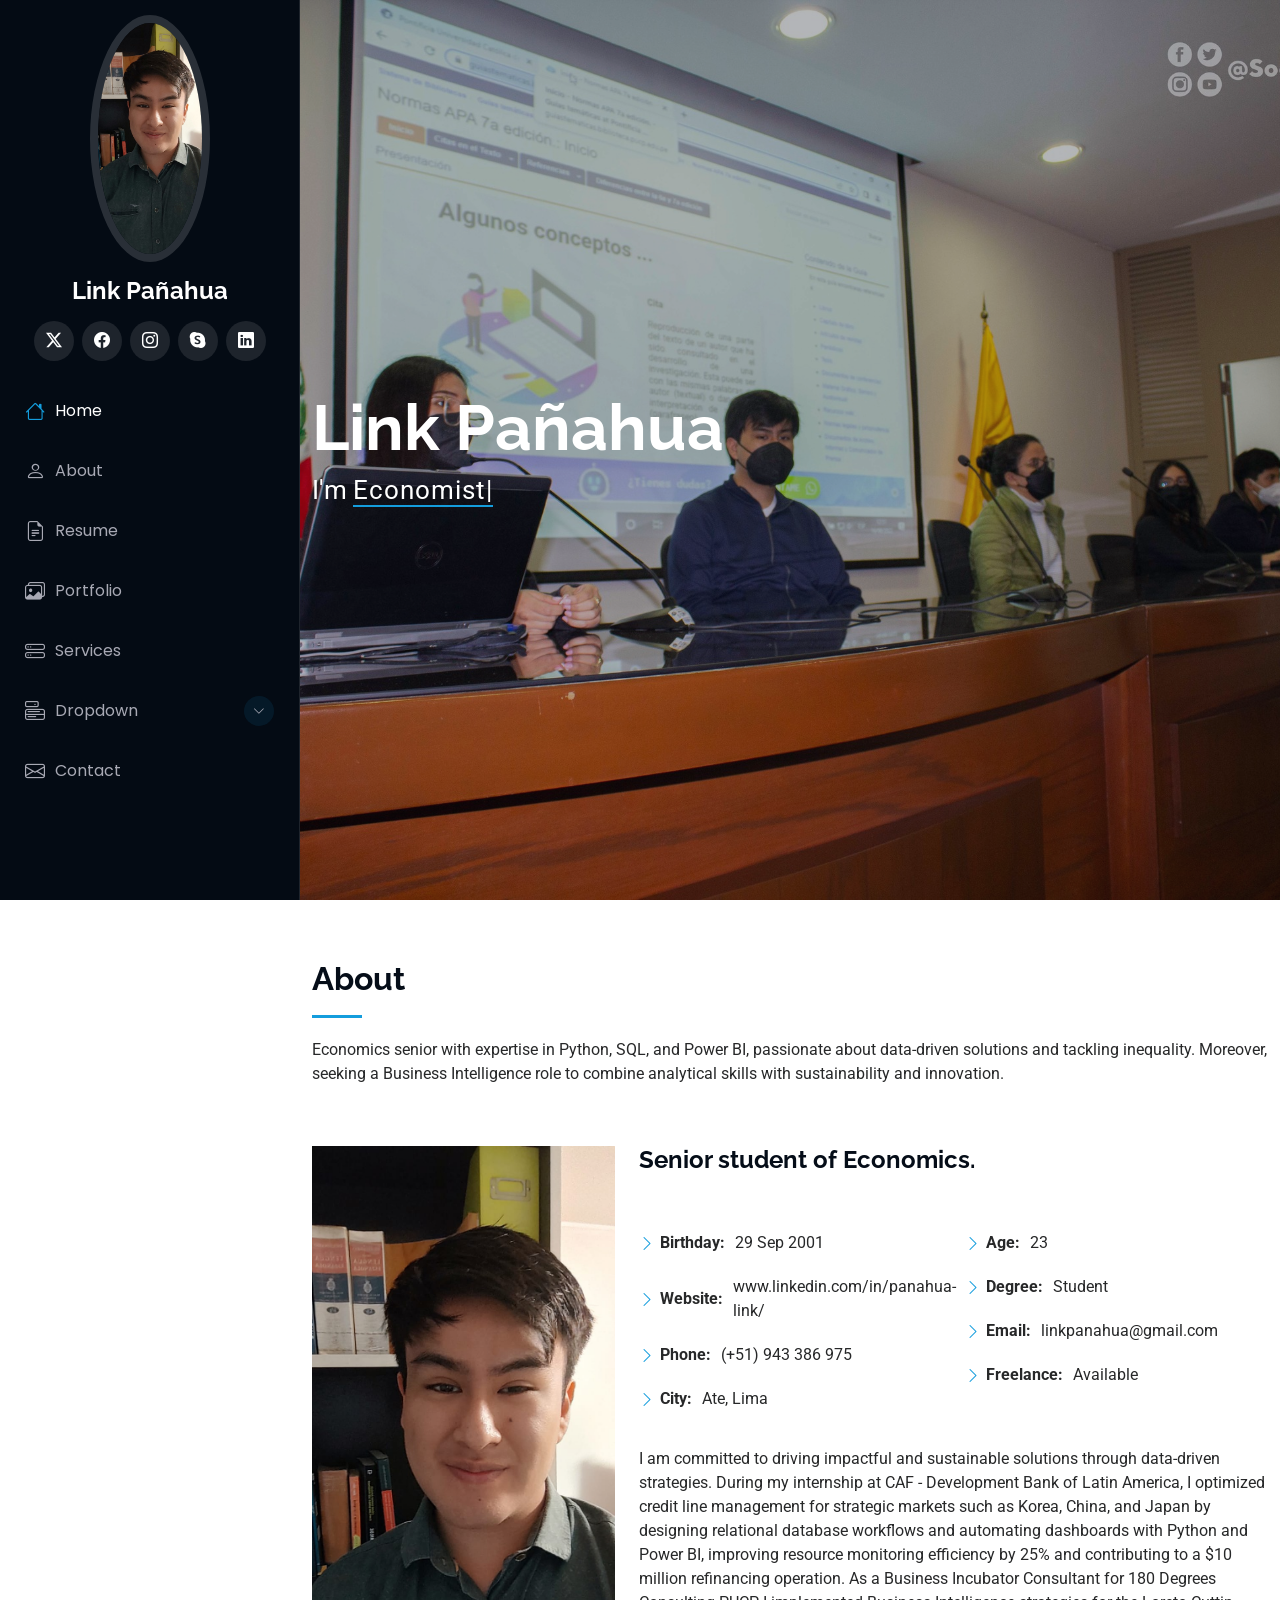
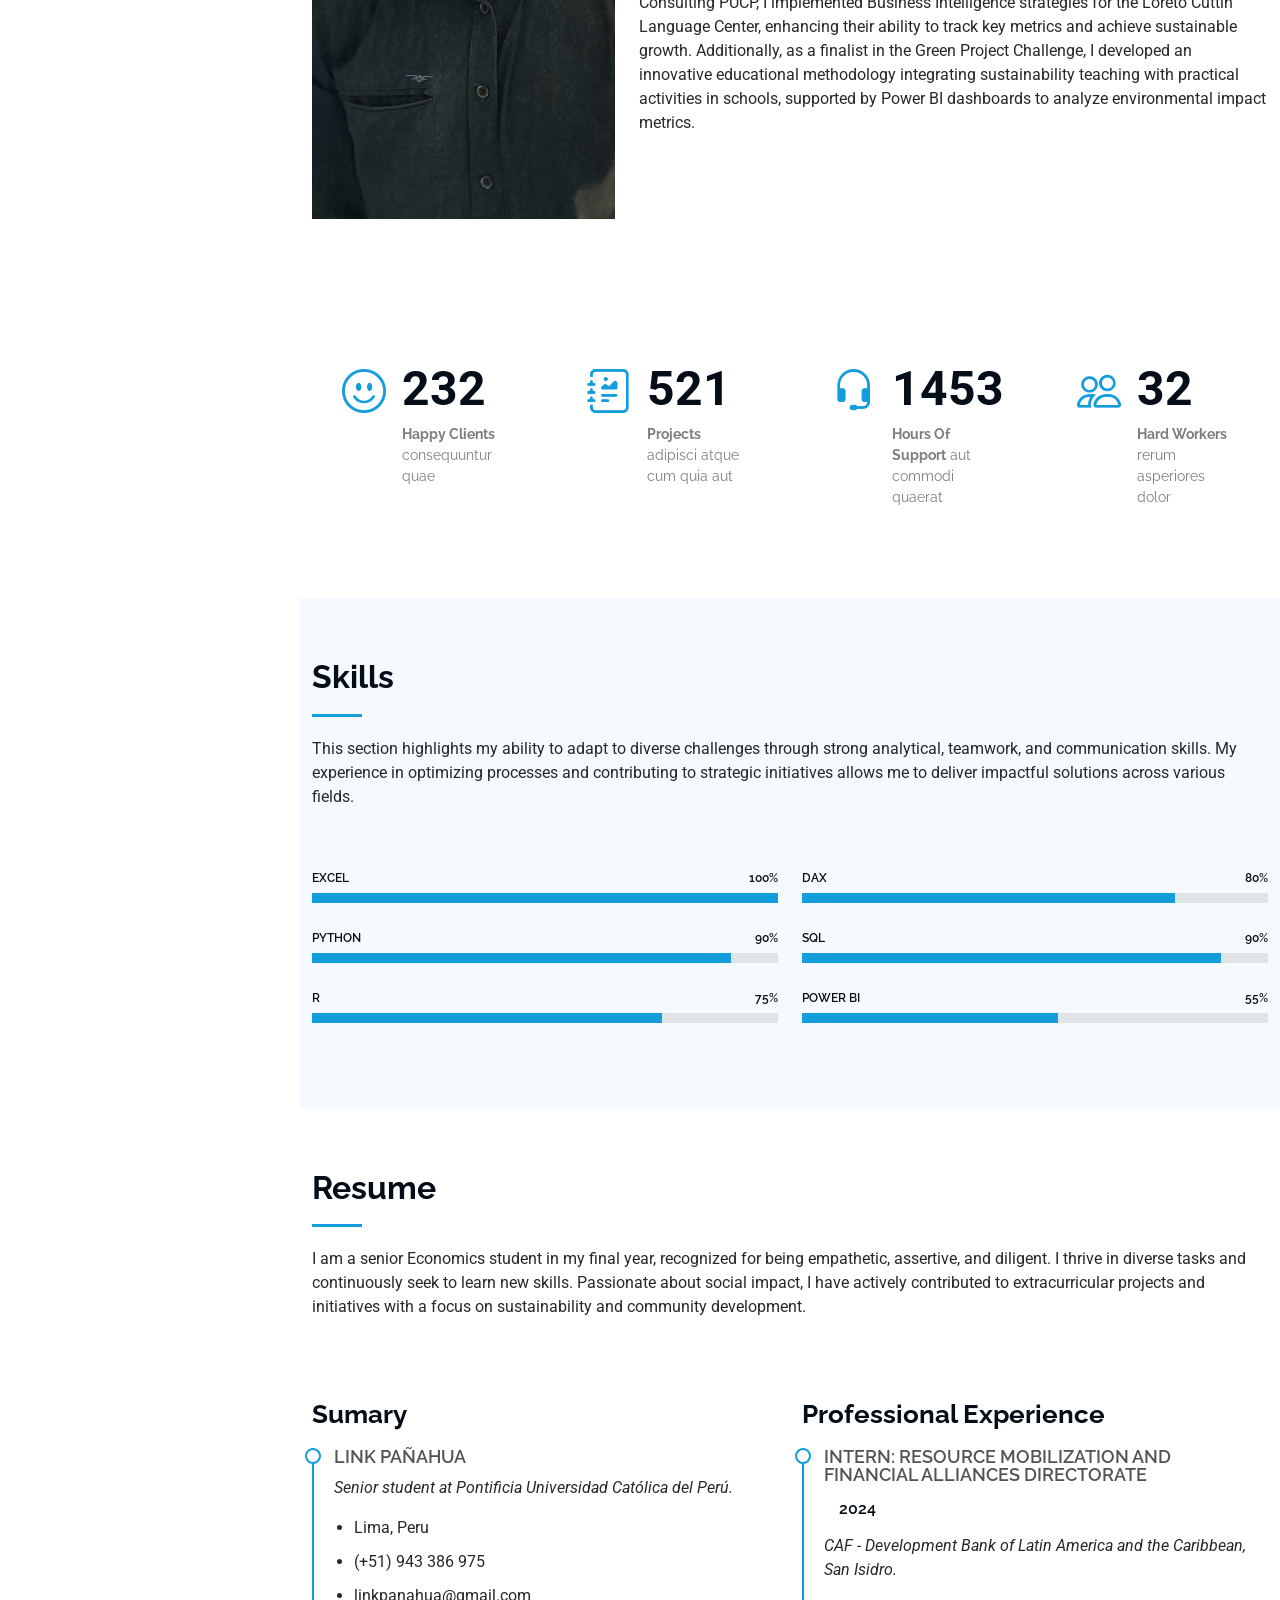
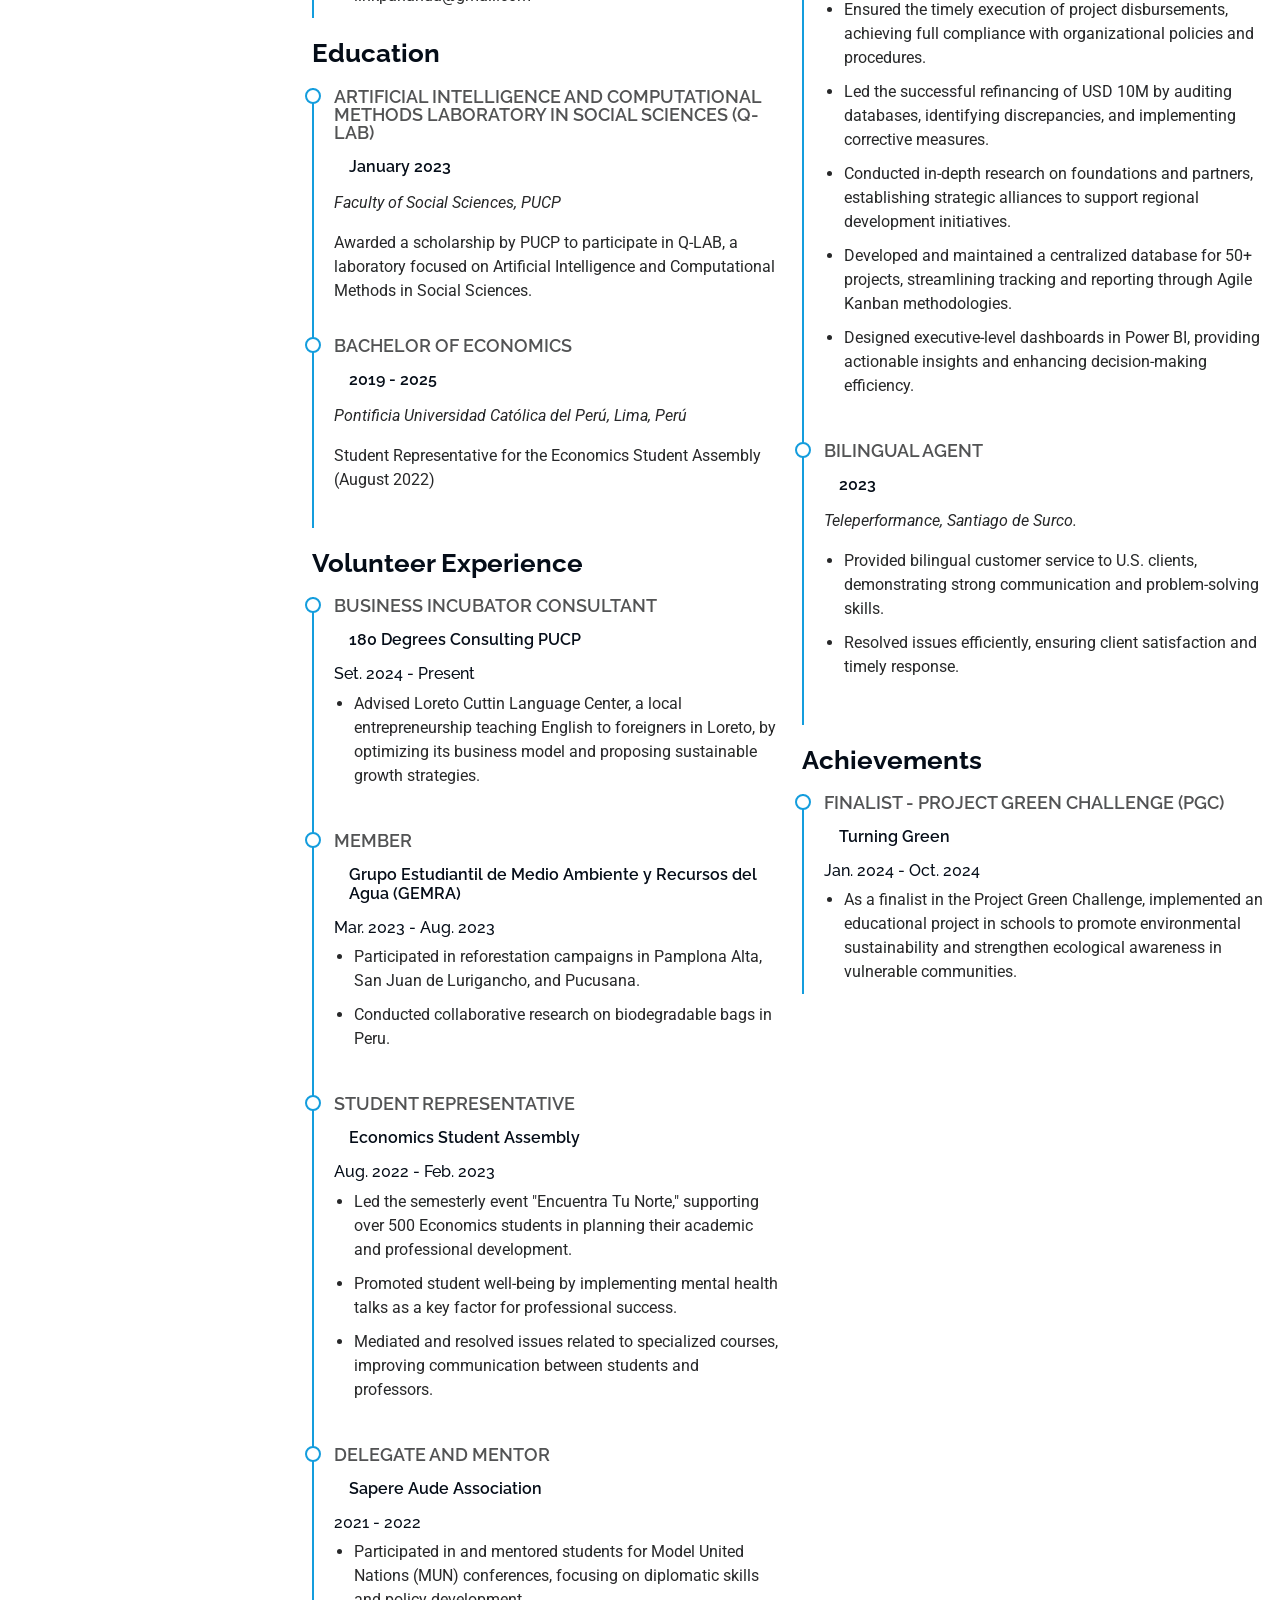
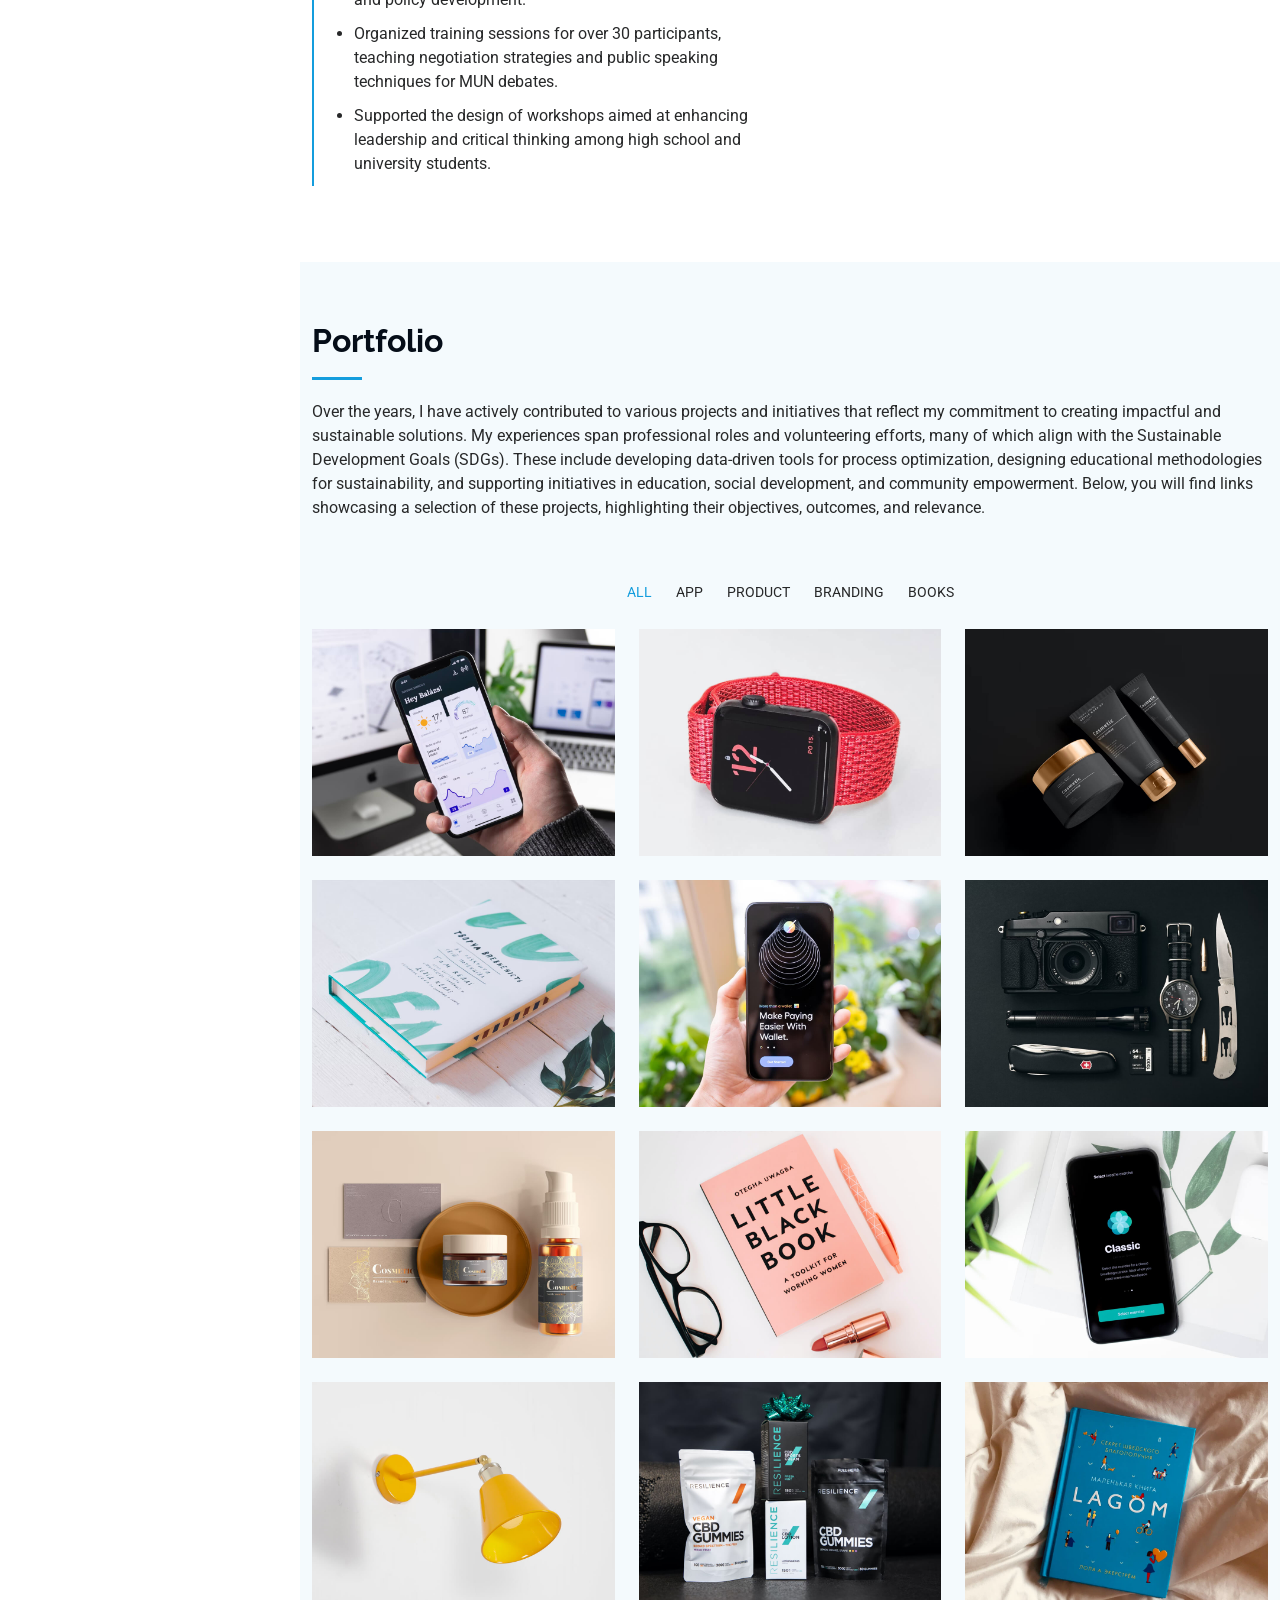
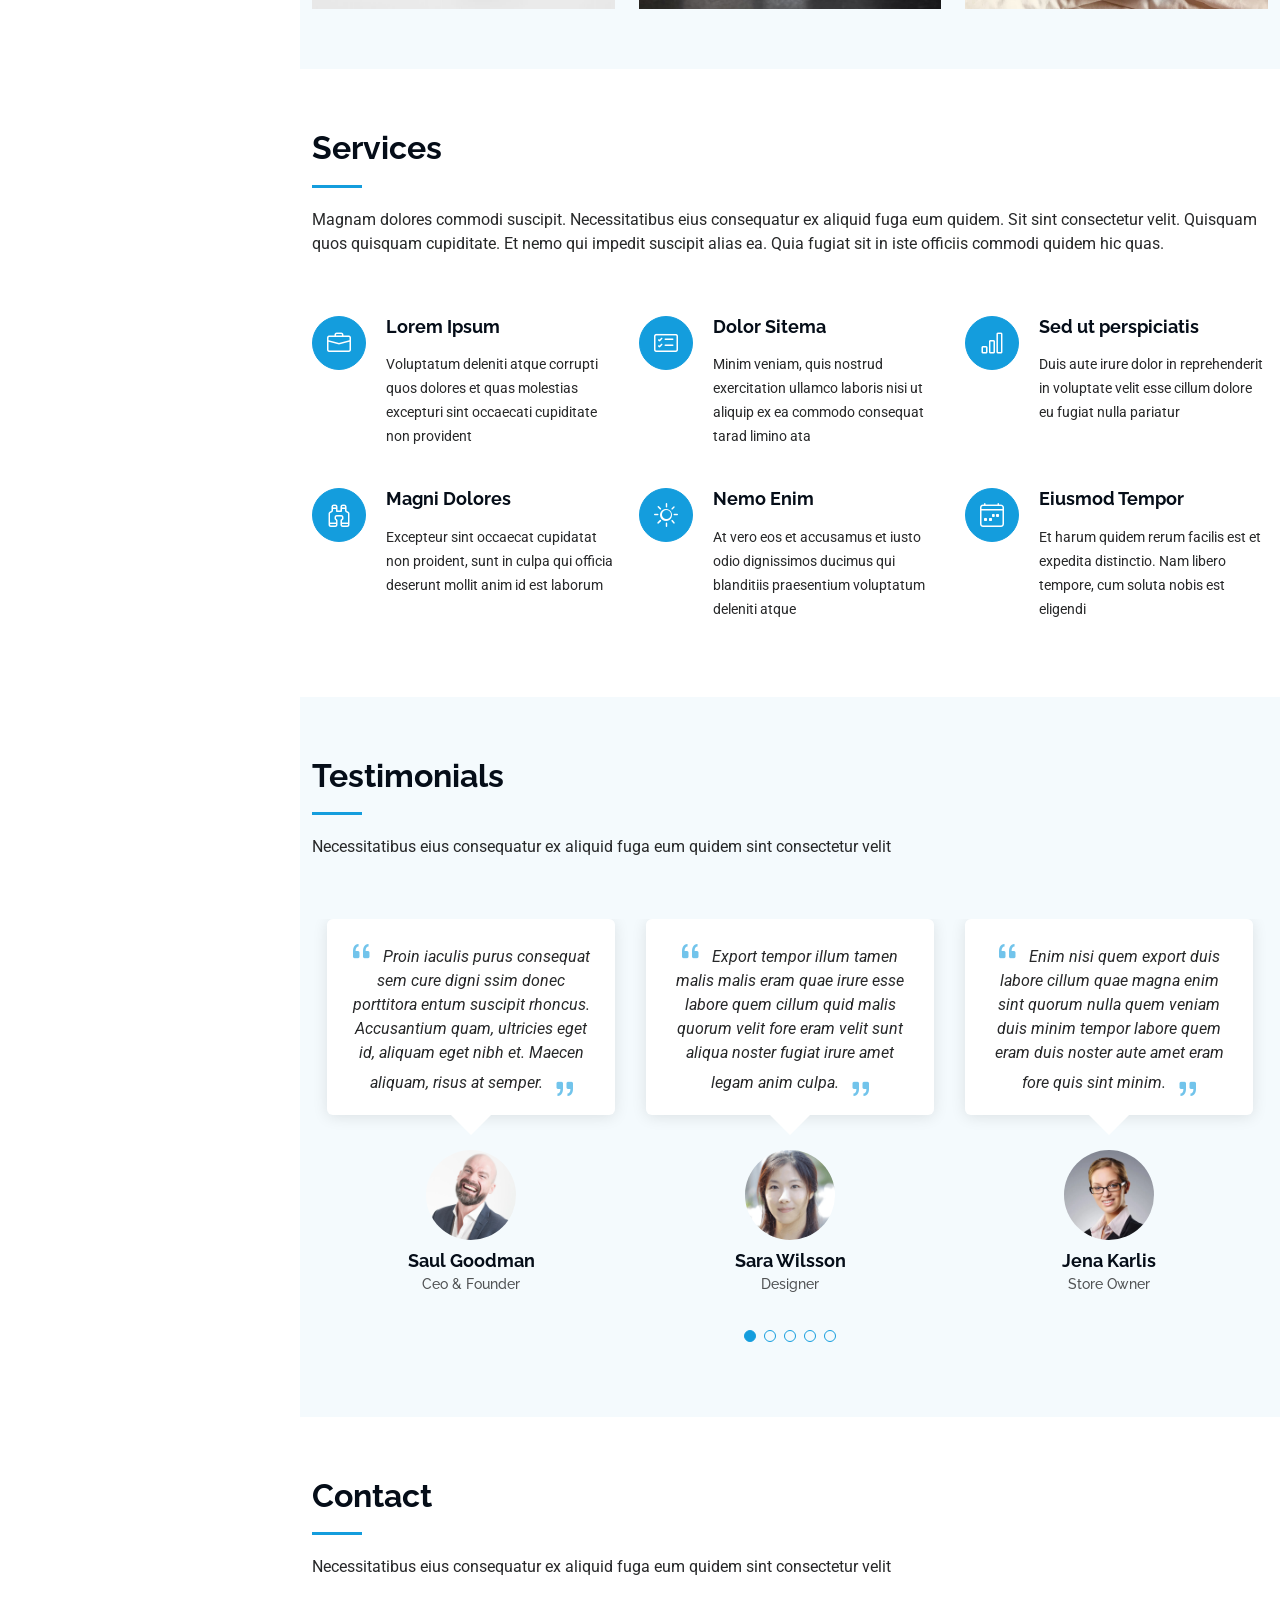
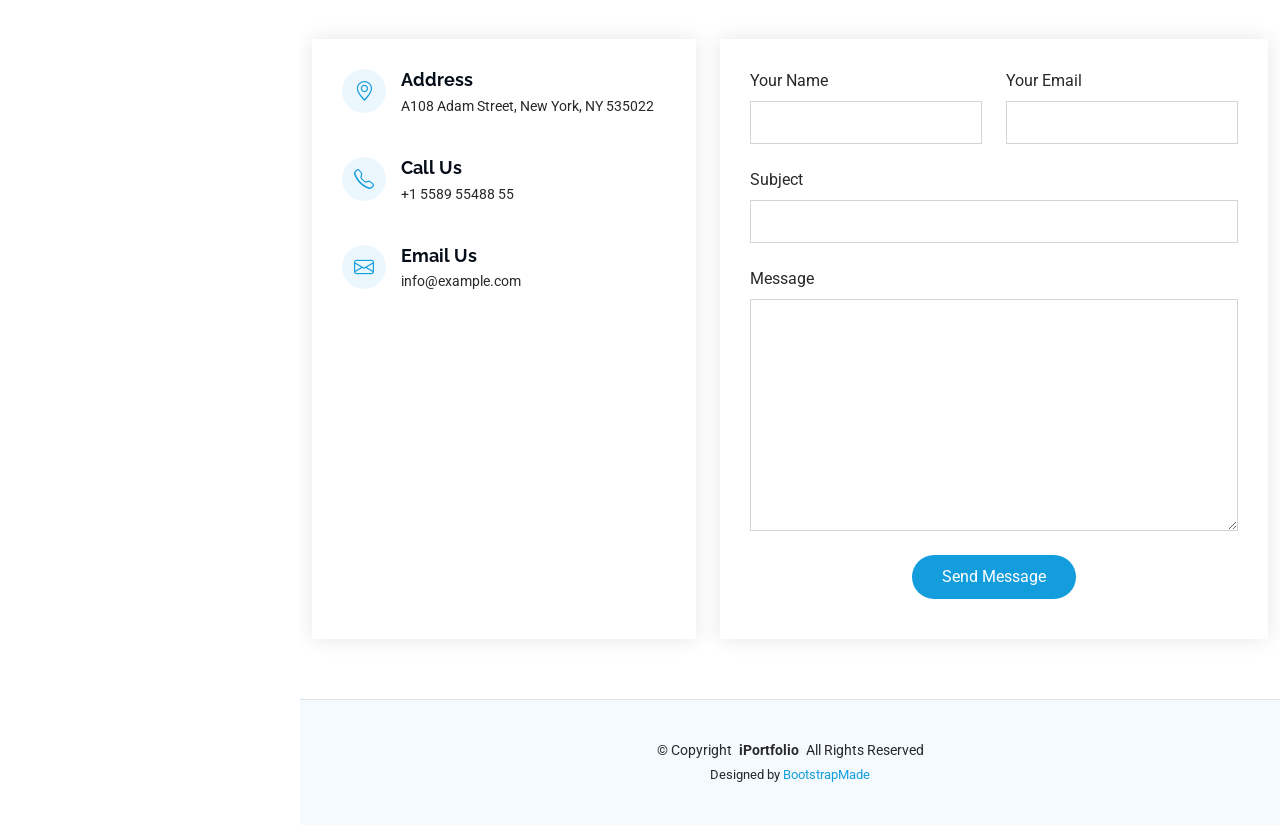
==== index.html @ f71cc339 "Update index.html" ====
<!DOCTYPE html>
<html lang="en">

<head>
  <meta charset="utf-8">
  <meta content="width=device-width, initial-scale=1.0" name="viewport">
  <title>Link Pañahua</title>
  <meta content="" name="description">
  <meta content="" name="keywords">

  <!-- Favicons -->
  <link href="assets/img/icon_L_32x32.png" rel="icon">
  <link href="assets/img/icon_L_output.png" rel="apple-touch-icon">

  <!-- Fonts -->
  <link href="https://fonts.googleapis.com" rel="preconnect">
  <link href="https://fonts.gstatic.com" rel="preconnect" crossorigin>
  <link href="https://fonts.googleapis.com/css2?family=Roboto:ital,wght@0,100;0,300;0,400;0,500;0,700;0,900;1,100;1,300;1,400;1,500;1,700;1,900&family=Poppins:ital,wght@0,100;0,200;0,300;0,400;0,500;0,600;0,700;0,800;0,900;1,100;1,200;1,300;1,400;1,500;1,600;1,700;1,800;1,900&family=Raleway:ital,wght@0,100;0,200;0,300;0,400;0,500;0,600;0,700;0,800;0,900;1,100;1,200;1,300;1,400;1,500;1,600;1,700;1,800;1,900&display=swap" rel="stylesheet">

  <!-- Vendor CSS Files -->
  <link href="assets/vendor/bootstrap/css/bootstrap.min.css" rel="stylesheet">
  <link href="assets/vendor/bootstrap-icons/bootstrap-icons.css" rel="stylesheet">
  <link href="assets/vendor/aos/aos.css" rel="stylesheet">
  <link href="assets/vendor/glightbox/css/glightbox.min.css" rel="stylesheet">
  <link href="assets/vendor/swiper/swiper-bundle.min.css" rel="stylesheet">

  <!-- Main CSS File -->
  <link href="assets/css/main.css" rel="stylesheet">

  <!-- =======================================================
  * Template Name: iPortfolio
  * Template URL: https://bootstrapmade.com/iportfolio-bootstrap-portfolio-websites-template/
  * Updated: Jun 29 2024 with Bootstrap v5.3.3
  * Author: BootstrapMade.com
  * License: https://bootstrapmade.com/license/
  ======================================================== -->
</head>

<body class="index-page">

  <header id="header" class="header dark-background d-flex flex-column">
    <i class="header-toggle d-xl-none bi bi-list"></i>

    <div class="profile-img">
      <img src="assets/img/Age1.jpg" alt="" class="img-fluid rounded-circle">
    </div>

    <a href="index.html" class="logo d-flex align-items-center justify-content-center">
      <!-- Uncomment the line below if you also wish to use an image logo -->
      <!-- <img src="assets/img/logo.png" alt=""> -->
      <h1 class="sitename">Link Pañahua</h1>
    </a>

    <div class="social-links text-center">
      <a href="#" class="twitter"><i class="bi bi-twitter-x"></i></a>
      <a href="#" class="facebook"><i class="bi bi-facebook"></i></a>
      <a href="#" class="instagram"><i class="bi bi-instagram"></i></a>
      <a href="#" class="google-plus"><i class="bi bi-skype"></i></a>
      <a href="#" class="linkedin"><i class="bi bi-linkedin"></i></a>
    </div>

    <nav id="navmenu" class="navmenu">
      <ul>
        <li><a href="#hero" class="active"><i class="bi bi-house navicon"></i>Home</a></li>
        <li><a href="#about"><i class="bi bi-person navicon"></i> About</a></li>
        <li><a href="#resume"><i class="bi bi-file-earmark-text navicon"></i> Resume</a></li>
        <li><a href="#portfolio"><i class="bi bi-images navicon"></i> Portfolio</a></li>
        <li><a href="#services"><i class="bi bi-hdd-stack navicon"></i> Services</a></li>
        <li class="dropdown"><a href="#"><i class="bi bi-menu-button navicon"></i> <span>Dropdown</span> <i class="bi bi-chevron-down toggle-dropdown"></i></a>
          <ul>
            <li><a href="#">Dropdown 1</a></li>
            <li class="dropdown"><a href="#"><span>Deep Dropdown</span> <i class="bi bi-chevron-down toggle-dropdown"></i></a>
              <ul>
                <li><a href="#">Deep Dropdown 1</a></li>
                <li><a href="#">Deep Dropdown 2</a></li>
                <li><a href="#">Deep Dropdown 3</a></li>
                <li><a href="#">Deep Dropdown 4</a></li>
                <li><a href="#">Deep Dropdown 5</a></li>
              </ul>
            </li>
            <li><a href="#">Dropdown 2</a></li>
            <li><a href="#">Dropdown 3</a></li>
            <li><a href="#">Dropdown 4</a></li>
          </ul>
        </li>
        <li><a href="#contact"><i class="bi bi-envelope navicon"></i> Contact</a></li>
      </ul>
    </nav>

  </header>

  <main class="main">

    <!-- Hero Section -->
    <section id="hero" class="hero section dark-background">

      <img src="assets/img/hero-bg1.jpg" alt="" data-aos="fade-in" class="">

      <div class="container" data-aos="fade-up" data-aos-delay="100">
        <h2>Link Pañahua</h2>
        <p>I'm <span class="typed" data-typed-items="Economist, Developer, Communicator, Guitarist, Tenis player">Designer</span><span class="typed-cursor typed-cursor--blink" aria-hidden="true"></span><span class="typed-cursor typed-cursor--blink" aria-hidden="true"></span></p>
      </div>

    </section><!-- /Hero Section -->

    <!-- About Section -->
    <section id="about" class="about section">

      <!-- Section Title -->
      <div class="container section-title" data-aos="fade-up">
        <h2>About</h2>
        <p>Economics senior with expertise in Python, SQL, and Power BI, passionate about data-driven solutions and tackling inequality. Moreover, seeking a Business Intelligence role to combine analytical skills with sustainability and innovation.</p>
      </div><!-- End Section Title -->

      <div class="container" data-aos="fade-up" data-aos-delay="100">

        <div class="row gy-4 justify-content-center">
          <div class="col-lg-4">
            <img src="assets/img/Age1.jpg" class="img-fluid" alt="">
          </div>
          <div class="col-lg-8 content">
            <h2>Senior student of Economics.</h2>
            <p class="fst-italic py-3">
              
            </p>
            <div class="row">
              <div class="col-lg-6">
                <ul>
                  <li><i class="bi bi-chevron-right"></i> <strong>Birthday:</strong> <span>29 Sep 2001</span></li>
                  <li><i class="bi bi-chevron-right"></i> <strong>Website:</strong> <span>www.linkedin.com/in/panahua-link/</span></li>
                  <li><i class="bi bi-chevron-right"></i> <strong>Phone:</strong> <span>(+51) 943 386 975</span></li>
                  <li><i class="bi bi-chevron-right"></i> <strong>City:</strong> <span>Ate, Lima</span></li>
                </ul>
              </div>
              <div class="col-lg-6">
                <ul>
                  <li><i class="bi bi-chevron-right"></i> <strong>Age:</strong> <span>23</span></li>
                  <li><i class="bi bi-chevron-right"></i> <strong>Degree:</strong> <span>Student</span></li>
                  <li><i class="bi bi-chevron-right"></i> <strong>Email:</strong> <span>linkpanahua@gmail.com</span></li>
                  <li><i class="bi bi-chevron-right"></i> <strong>Freelance:</strong> <span>Available</span></li>
                </ul>
              </div>
            </div>
            <p class="py-3">
              I am committed to driving impactful and sustainable solutions through data-driven strategies. During my internship at CAF - Development Bank of Latin America, I optimized credit line management for strategic markets such as Korea, China, and Japan by designing relational database workflows and automating dashboards with Python and Power BI, improving resource monitoring efficiency by 25% and contributing to a $10 million refinancing operation. As a Business Incubator Consultant for 180 Degrees Consulting PUCP, I implemented Business Intelligence strategies for the Loreto Cuttin Language Center, enhancing their ability to track key metrics and achieve sustainable growth. Additionally, as a finalist in the Green Project Challenge, I developed an innovative educational methodology integrating sustainability teaching with practical activities in schools, supported by Power BI dashboards to analyze environmental impact metrics.
            </p>
          </div>
        </div>

      </div>

    </section><!-- /About Section -->

    <!-- Stats Section -->
    <section id="stats" class="stats section">

      <div class="container" data-aos="fade-up" data-aos-delay="100">

        <div class="row gy-4">

          <div class="col-lg-3 col-md-6">
            <div class="stats-item">
              <i class="bi bi-emoji-smile"></i>
              <span data-purecounter-start="0" data-purecounter-end="232" data-purecounter-duration="1" class="purecounter"></span>
              <p><strong>Happy Clients</strong> <span>consequuntur quae</span></p>
            </div>
          </div><!-- End Stats Item -->

          <div class="col-lg-3 col-md-6">
            <div class="stats-item">
              <i class="bi bi-journal-richtext"></i>
              <span data-purecounter-start="0" data-purecounter-end="521" data-purecounter-duration="1" class="purecounter"></span>
              <p><strong>Projects</strong> <span>adipisci atque cum quia aut</span></p>
            </div>
          </div><!-- End Stats Item -->

          <div class="col-lg-3 col-md-6">
            <div class="stats-item">
              <i class="bi bi-headset"></i>
              <span data-purecounter-start="0" data-purecounter-end="1453" data-purecounter-duration="1" class="purecounter"></span>
              <p><strong>Hours Of Support</strong> <span>aut commodi quaerat</span></p>
            </div>
          </div><!-- End Stats Item -->

          <div class="col-lg-3 col-md-6">
            <div class="stats-item">
              <i class="bi bi-people"></i>
              <span data-purecounter-start="0" data-purecounter-end="32" data-purecounter-duration="1" class="purecounter"></span>
              <p><strong>Hard Workers</strong> <span>rerum asperiores dolor</span></p>
            </div>
          </div><!-- End Stats Item -->

        </div>

      </div>

    </section><!-- /Stats Section -->

    <!-- Skills Section -->
    <section id="skills" class="skills section light-background">

      <!-- Section Title -->
      <div class="container section-title" data-aos="fade-up">
        <h2>Skills</h2>
        <p>This section highlights my ability to adapt to diverse challenges through strong analytical, teamwork, and communication skills. My experience in optimizing processes and contributing to strategic initiatives allows me to deliver impactful solutions across various fields.</p>
      </div><!-- End Section Title -->

      <div class="container" data-aos="fade-up" data-aos-delay="100">

        <div class="row skills-content skills-animation">

          <div class="col-lg-6">

            <div class="progress">
              <span class="skill"><span>Excel</span> <i class="val">100%</i></span>
              <div class="progress-bar-wrap">
                <div class="progress-bar" role="progressbar" aria-valuenow="100" aria-valuemin="0" aria-valuemax="100"></div>
              </div>
            </div><!-- End Skills Item -->

            <div class="progress">
              <span class="skill"><span>Python</span> <i class="val">90%</i></span>
              <div class="progress-bar-wrap">
                <div class="progress-bar" role="progressbar" aria-valuenow="90" aria-valuemin="0" aria-valuemax="100"></div>
              </div>
            </div><!-- End Skills Item -->

            <div class="progress">
              <span class="skill"><span>R</span> <i class="val">75%</i></span>
              <div class="progress-bar-wrap">
                <div class="progress-bar" role="progressbar" aria-valuenow="75" aria-valuemin="0" aria-valuemax="100"></div>
              </div>
            </div><!-- End Skills Item -->

          </div>

          <div class="col-lg-6">

            <div class="progress">
              <span class="skill"><span>Dax</span> <i class="val">80%</i></span>
              <div class="progress-bar-wrap">
                <div class="progress-bar" role="progressbar" aria-valuenow="80" aria-valuemin="0" aria-valuemax="100"></div>
              </div>
            </div><!-- End Skills Item -->

            <div class="progress">
              <span class="skill"><span>SQL</span> <i class="val">90%</i></span>
              <div class="progress-bar-wrap">
                <div class="progress-bar" role="progressbar" aria-valuenow="90" aria-valuemin="0" aria-valuemax="100"></div>
              </div>
            </div><!-- End Skills Item -->

            <div class="progress">
              <span class="skill"><span>Power BI</span> <i class="val">55%</i></span>
              <div class="progress-bar-wrap">
                <div class="progress-bar" role="progressbar" aria-valuenow="55" aria-valuemin="0" aria-valuemax="100"></div>
              </div>
            </div><!-- End Skills Item -->

          </div>

        </div>

      </div>

    </section><!-- /Skills Section -->

    <!-- Resume Section -->
    <section id="resume" class="resume section">

      <!-- Section Title -->
      <div class="container section-title" data-aos="fade-up">
        <h2>Resume</h2>
        <p>I am a senior Economics student in my final year, recognized for being empathetic, assertive, and diligent. I thrive in diverse tasks and continuously seek to learn new skills. Passionate about social impact, I have actively contributed to extracurricular projects and initiatives with a focus on sustainability and community development.</p>
      </div><!-- End Section Title -->

      <div class="container">

        <div class="row">

          <div class="col-lg-6" data-aos="fade-up" data-aos-delay="100">
            <h3 class="resume-title">Sumary</h3>

            <div class="resume-item pb-0">
              <h4>Link Pañahua</h4>
              <p><em>Senior student at Pontificia Universidad Católica del Perú.</em></p>
              <ul>
                <li>Lima, Peru</li>
                <li>(+51) 943 386 975</li>
                <li>linkpanahua@gmail.com</li>
              </ul>
            </div><!-- Edn Resume Item -->

            <h3 class="resume-title">Education</h3>
            <div class="resume-item">
              <h4>Artificial Intelligence and Computational Methods Laboratory in Social Sciences (Q-LAB)</h4>
              <h5>January 2023</h5>
              <p><em>Faculty of Social Sciences, PUCP</em></p>
              <p>Awarded a scholarship by PUCP to participate in Q-LAB, a laboratory focused on Artificial Intelligence and Computational Methods in Social Sciences.</p>
            </div><!-- Edn Resume Item -->

            <div class="resume-item">
              <h4>Bachelor of Economics</h4>
              <h5>2019 - 2025</h5>
              <p><em>Pontificia Universidad Católica del Perú, Lima, Perú</em></p>
              <p>Student Representative for the Economics Student Assembly (August 2022)</p>
            </div><!-- Edn Resume Item -->
          <h3 class="resume-title">Volunteer Experience</h3>
<div class="resume-item">
  <h4>Business Incubator Consultant</h4>
  <h5>180 Degrees Consulting PUCP</h5>
  <h6>Set. 2024 - Present</h6>
  <ul>
    <li>Advised Loreto Cuttin Language Center, a local entrepreneurship teaching English to foreigners in Loreto, by optimizing its business model and proposing sustainable growth strategies.</li>
    <!-- <li>Developed executive presentations and facilitated the startup's participation in Innóvate Perú by aligning strategic objectives and evaluating risks.</li> -->
  </ul>
</div><!-- End Resume Item -->

<div class="resume-item">
  <h4>Member</h4>
  <h5>Grupo Estudiantil de Medio Ambiente y Recursos del Agua (GEMRA)</h5>
  <h6>Mar. 2023 - Aug. 2023</h6>
  <ul>
    <li>Participated in reforestation campaigns in Pamplona Alta, San Juan de Lurigancho, and Pucusana.</li>
    <li>Conducted collaborative research on biodegradable bags in Peru.</li>
  </ul>
</div><!-- End Resume Item -->

<div class="resume-item">
  <h4>Student Representative</h4>
  <h5>Economics Student Assembly</h5>
  <h6>Aug. 2022 - Feb. 2023</h6>
  <ul>
    <li>Led the semesterly event "Encuentra Tu Norte," supporting over 500 Economics students in planning their academic and professional development.</li>
    <li>Promoted student well-being by implementing mental health talks as a key factor for professional success.</li>
    <li>Mediated and resolved issues related to specialized courses, improving communication between students and professors.</li>
  </ul>
</div><!-- End Resume Item -->
          
<div class="resume-item">
  <h4>Delegate and Mentor</h4>
  <h5>Sapere Aude Association</h5>
  <h6>2021 - 2022</h6>
  <ul>
    <li>Participated in and mentored students for Model United Nations (MUN) conferences, focusing on diplomatic skills and policy development.</li>
    <li>Organized training sessions for over 30 participants, teaching negotiation strategies and public speaking techniques for MUN debates.</li>
    <li>Supported the design of workshops aimed at enhancing leadership and critical thinking among high school and university students.</li>
  </ul>
</div><!-- End Resume Item -->
                  </div>
              <div class="col-lg-6" data-aos="fade-up" data-aos-delay="200">
            <h3 class="resume-title">Professional Experience</h3>
            <div class="resume-item">
              <h4>Intern: Resource Mobilization and Financial Alliances Directorate</h4>
              <h5>2024</h5>
              <p><em>CAF - Development Bank of Latin America and the Caribbean, San Isidro. </em></p>
              <ul>
                <li>Ensured the timely execution of project disbursements, achieving full compliance with organizational policies and procedures.</li>
                <li>Led the successful refinancing of USD 10M by auditing databases, identifying discrepancies, and implementing corrective measures.</li>
                <li>Conducted in-depth research on foundations and partners, establishing strategic alliances to support regional development initiatives.</li>
                <li>Developed and maintained a centralized database for 50+ projects, streamlining tracking and reporting through Agile Kanban methodologies.</li>
                <li>Designed executive-level dashboards in Power BI, providing actionable insights and enhancing decision-making efficiency.</li>
              </ul>
            </div><!-- Edn Resume Item -->

            <div class="resume-item">
              <h4>Bilingual Agent</h4>
              <h5>2023</h5>
              <p><em>Teleperformance, Santiago de Surco.</em></p>
              <ul>
                <li>Provided bilingual customer service to U.S. clients, demonstrating strong communication and problem-solving skills.</li>
                <li>Resolved issues efficiently, ensuring client satisfaction and timely response.</li>
              </ul>
            </div><!-- Edn Resume Item -->

        <h3 class="resume-title">Achievements</h3>
<div class="resume-item">
  <h4>Finalist - Project Green Challenge (PGC)</h4>
  <h5>Turning Green</h5>
  <h6>Jan. 2024 - Oct. 2024</h6>
  <ul>
    <li>As a finalist in the Project Green Challenge, implemented an educational project in schools to promote environmental sustainability and strengthen ecological awareness in vulnerable communities.</li>
    <!-- <li>The project is currently in the pilot phase, focusing on beach care and waste management to create a lasting impact on the school community.</li> -->
  </ul>
</div><!-- End Resume Item -->
          </div>

        </div>

      </div>

    </section><!-- /Resume Section -->

    <!-- Portfolio Section -->
    <section id="portfolio" class="portfolio section light-background">

      <!-- Section Title -->
      <div class="container section-title" data-aos="fade-up">
        <h2>Portfolio</h2>
        <p>Over the years, I have actively contributed to various projects and initiatives that reflect my commitment to creating impactful and sustainable solutions. My experiences span professional roles and volunteering efforts, many of which align with the Sustainable Development Goals (SDGs). These include developing data-driven tools for process optimization, designing educational methodologies for sustainability, and supporting initiatives in education, social development, and community empowerment. Below, you will find links showcasing a selection of these projects, highlighting their objectives, outcomes, and relevance.</p>
      </div><!-- End Section Title -->

      <div class="container">

        <div class="isotope-layout" data-default-filter="*" data-layout="masonry" data-sort="original-order">

          <ul class="portfolio-filters isotope-filters" data-aos="fade-up" data-aos-delay="100">
            <li data-filter="*" class="filter-active">All</li>
            <li data-filter=".filter-app">App</li>
            <li data-filter=".filter-product">Product</li>
            <li data-filter=".filter-branding">Branding</li>
            <li data-filter=".filter-books">Books</li>
          </ul><!-- End Portfolio Filters -->

          <div class="row gy-4 isotope-container" data-aos="fade-up" data-aos-delay="200">

            <div class="col-lg-4 col-md-6 portfolio-item isotope-item filter-app">
              <div class="portfolio-content h-100">
                <img src="assets/img/portfolio/app-1.jpg" class="img-fluid" alt="">
                <div class="portfolio-info">
                  <h4>App 1</h4>
                  <p>Lorem ipsum, dolor sit amet consectetur</p>
                  <a href="assets/img/portfolio/app-1.jpg" title="App 1" data-gallery="portfolio-gallery-app" class="glightbox preview-link"><i class="bi bi-zoom-in"></i></a>
                  <a href="portfolio-details.html" title="More Details" class="details-link"><i class="bi bi-link-45deg"></i></a>
                </div>
              </div>
            </div><!-- End Portfolio Item -->

            <div class="col-lg-4 col-md-6 portfolio-item isotope-item filter-product">
              <div class="portfolio-content h-100">
                <img src="assets/img/portfolio/product-1.jpg" class="img-fluid" alt="">
                <div class="portfolio-info">
                  <h4>Web Scrapping - Vladivideos</h4>
                  <p>Lorem ipsum, dolor sit amet consectetur</p>
                  <a href="assets/img/portfolio/product-1.jpg" title="Product 1" data-gallery="portfolio-gallery-product" class="glightbox preview-link"><i class="bi bi-zoom-in"></i></a>
                  <a href="portfolio-details.html" title="More Details" class="details-link"><i class="bi bi-link-45deg"></i></a>
                </div>
              </div>
            </div><!-- End Portfolio Item -->

            <div class="col-lg-4 col-md-6 portfolio-item isotope-item filter-branding">
              <div class="portfolio-content h-100">
                <img src="assets/img/portfolio/branding-1.jpg" class="img-fluid" alt="">
                <div class="portfolio-info">
                  <h4>Branding 1</h4>
                  <p>Lorem ipsum, dolor sit amet consectetur</p>
                  <a href="assets/img/portfolio/branding-1.jpg" title="Branding 1" data-gallery="portfolio-gallery-branding" class="glightbox preview-link"><i class="bi bi-zoom-in"></i></a>
                  <a href="portfolio-details.html" title="More Details" class="details-link"><i class="bi bi-link-45deg"></i></a>
                </div>
              </div>
            </div><!-- End Portfolio Item -->

            <div class="col-lg-4 col-md-6 portfolio-item isotope-item filter-books">
              <div class="portfolio-content h-100">
                <img src="assets/img/portfolio/books-1.jpg" class="img-fluid" alt="">
                <div class="portfolio-info">
                  <h4>Books 1</h4>
                  <p>Lorem ipsum, dolor sit amet consectetur</p>
                  <a href="assets/img/portfolio/books-1.jpg" title="Branding 1" data-gallery="portfolio-gallery-book" class="glightbox preview-link"><i class="bi bi-zoom-in"></i></a>
                  <a href="portfolio-details.html" title="More Details" class="details-link"><i class="bi bi-link-45deg"></i></a>
                </div>
              </div>
            </div><!-- End Portfolio Item -->

            <div class="col-lg-4 col-md-6 portfolio-item isotope-item filter-app">
              <div class="portfolio-content h-100">
                <img src="assets/img/portfolio/app-2.jpg" class="img-fluid" alt="">
                <div class="portfolio-info">
                  <h4>App 2</h4>
                  <p>Lorem ipsum, dolor sit amet consectetur</p>
                  <a href="assets/img/portfolio/app-2.jpg" title="App 2" data-gallery="portfolio-gallery-app" class="glightbox preview-link"><i class="bi bi-zoom-in"></i></a>
                  <a href="portfolio-details.html" title="More Details" class="details-link"><i class="bi bi-link-45deg"></i></a>
                </div>
              </div>
            </div><!-- End Portfolio Item -->

            <div class="col-lg-4 col-md-6 portfolio-item isotope-item filter-product">
              <div class="portfolio-content h-100">
                <img src="assets/img/portfolio/product-2.jpg" class="img-fluid" alt="">
                <div class="portfolio-info">
                  <h4>Alcohol Impact Analysis in US</h4>
                  <p>Lorem ipsum, dolor sit amet consectetur</p>
                  <a href="assets/img/portfolio/product-2.jpg" title="Product 2" data-gallery="portfolio-gallery-product" class="glightbox preview-link"><i class="bi bi-zoom-in"></i></a>
                  <a href="portfolio-details.html" title="More Details" class="details-link"><i class="bi bi-link-45deg"></i></a>
                </div>
              </div>
            </div><!-- End Portfolio Item -->

            <div class="col-lg-4 col-md-6 portfolio-item isotope-item filter-branding">
              <div class="portfolio-content h-100">
                <img src="assets/img/portfolio/branding-2.jpg" class="img-fluid" alt="">
                <div class="portfolio-info">
                  <h4>Branding 2</h4>
                  <p>Lorem ipsum, dolor sit amet consectetur</p>
                  <a href="assets/img/portfolio/branding-2.jpg" title="Branding 2" data-gallery="portfolio-gallery-branding" class="glightbox preview-link"><i class="bi bi-zoom-in"></i></a>
                  <a href="portfolio-details.html" title="More Details" class="details-link"><i class="bi bi-link-45deg"></i></a>
                </div>
              </div>
            </div><!-- End Portfolio Item -->

            <div class="col-lg-4 col-md-6 portfolio-item isotope-item filter-books">
              <div class="portfolio-content h-100">
                <img src="assets/img/portfolio/books-2.jpg" class="img-fluid" alt="">
                <div class="portfolio-info">
                  <h4>Books 2</h4>
                  <p>Lorem ipsum, dolor sit amet consectetur</p>
                  <a href="assets/img/portfolio/books-2.jpg" title="Branding 2" data-gallery="portfolio-gallery-book" class="glightbox preview-link"><i class="bi bi-zoom-in"></i></a>
                  <a href="portfolio-details.html" title="More Details" class="details-link"><i class="bi bi-link-45deg"></i></a>
                </div>
              </div>
            </div><!-- End Portfolio Item -->

            <div class="col-lg-4 col-md-6 portfolio-item isotope-item filter-app">
              <div class="portfolio-content h-100">
                <img src="assets/img/portfolio/app-3.jpg" class="img-fluid" alt="">
                <div class="portfolio-info">
                  <h4>App 3</h4>
                  <p>Lorem ipsum, dolor sit amet consectetur</p>
                  <a href="assets/img/portfolio/app-3.jpg" title="App 3" data-gallery="portfolio-gallery-app" class="glightbox preview-link"><i class="bi bi-zoom-in"></i></a>
                  <a href="portfolio-details.html" title="More Details" class="details-link"><i class="bi bi-link-45deg"></i></a>
                </div>
              </div>
            </div><!-- End Portfolio Item -->

            <div class="col-lg-4 col-md-6 portfolio-item isotope-item filter-product">
              <div class="portfolio-content h-100">
                <img src="assets/img/portfolio/product-3.jpg" class="img-fluid" alt="">
                <div class="portfolio-info">
                  <h4>Product 3</h4>
                  <p>Lorem ipsum, dolor sit amet consectetur</p>
                  <a href="assets/img/portfolio/product-3.jpg" title="Product 3" data-gallery="portfolio-gallery-product" class="glightbox preview-link"><i class="bi bi-zoom-in"></i></a>
                  <a href="portfolio-details.html" title="More Details" class="details-link"><i class="bi bi-link-45deg"></i></a>
                </div>
              </div>
            </div><!-- End Portfolio Item -->

            <div class="col-lg-4 col-md-6 portfolio-item isotope-item filter-branding">
              <div class="portfolio-content h-100">
                <img src="assets/img/portfolio/branding-3.jpg" class="img-fluid" alt="">
                <div class="portfolio-info">
                  <h4>Branding 3</h4>
                  <p>Lorem ipsum, dolor sit amet consectetur</p>
                  <a href="assets/img/portfolio/branding-3.jpg" title="Branding 2" data-gallery="portfolio-gallery-branding" class="glightbox preview-link"><i class="bi bi-zoom-in"></i></a>
                  <a href="portfolio-details.html" title="More Details" class="details-link"><i class="bi bi-link-45deg"></i></a>
                </div>
              </div>
            </div><!-- End Portfolio Item -->

            <div class="col-lg-4 col-md-6 portfolio-item isotope-item filter-books">
              <div class="portfolio-content h-100">
                <img src="assets/img/portfolio/books-3.jpg" class="img-fluid" alt="">
                <div class="portfolio-info">
                  <h4>Books 3</h4>
                  <p>Lorem ipsum, dolor sit amet consectetur</p>
                  <a href="assets/img/portfolio/books-3.jpg" title="Branding 3" data-gallery="portfolio-gallery-book" class="glightbox preview-link"><i class="bi bi-zoom-in"></i></a>
                  <a href="portfolio-details.html" title="More Details" class="details-link"><i class="bi bi-link-45deg"></i></a>
                </div>
              </div>
            </div><!-- End Portfolio Item -->

          </div><!-- End Portfolio Container -->

        </div>

      </div>

    </section><!-- /Portfolio Section -->

    <!-- Services Section -->
    <section id="services" class="services section">

      <!-- Section Title -->
      <div class="container section-title" data-aos="fade-up">
        <h2>Services</h2>
        <p>Magnam dolores commodi suscipit. Necessitatibus eius consequatur ex aliquid fuga eum quidem. Sit sint consectetur velit. Quisquam quos quisquam cupiditate. Et nemo qui impedit suscipit alias ea. Quia fugiat sit in iste officiis commodi quidem hic quas.</p>
      </div><!-- End Section Title -->

      <div class="container">

        <div class="row gy-4">

          <div class="col-lg-4 col-md-6 service-item d-flex" data-aos="fade-up" data-aos-delay="100">
            <div class="icon flex-shrink-0"><i class="bi bi-briefcase"></i></div>
            <div>
              <h4 class="title"><a href="service-details.html" class="stretched-link">Lorem Ipsum</a></h4>
              <p class="description">Voluptatum deleniti atque corrupti quos dolores et quas molestias excepturi sint occaecati cupiditate non provident</p>
            </div>
          </div>
          <!-- End Service Item -->

          <div class="col-lg-4 col-md-6 service-item d-flex" data-aos="fade-up" data-aos-delay="200">
            <div class="icon flex-shrink-0"><i class="bi bi-card-checklist"></i></div>
            <div>
              <h4 class="title"><a href="service-details.html" class="stretched-link">Dolor Sitema</a></h4>
              <p class="description">Minim veniam, quis nostrud exercitation ullamco laboris nisi ut aliquip ex ea commodo consequat tarad limino ata</p>
            </div>
          </div><!-- End Service Item -->

          <div class="col-lg-4 col-md-6 service-item d-flex" data-aos="fade-up" data-aos-delay="300">
            <div class="icon flex-shrink-0"><i class="bi bi-bar-chart"></i></div>
            <div>
              <h4 class="title"><a href="service-details.html" class="stretched-link">Sed ut perspiciatis</a></h4>
              <p class="description">Duis aute irure dolor in reprehenderit in voluptate velit esse cillum dolore eu fugiat nulla pariatur</p>
            </div>
          </div><!-- End Service Item -->

          <div class="col-lg-4 col-md-6 service-item d-flex" data-aos="fade-up" data-aos-delay="400">
            <div class="icon flex-shrink-0"><i class="bi bi-binoculars"></i></div>
            <div>
              <h4 class="title"><a href="service-details.html" class="stretched-link">Magni Dolores</a></h4>
              <p class="description">Excepteur sint occaecat cupidatat non proident, sunt in culpa qui officia deserunt mollit anim id est laborum</p>
            </div>
          </div><!-- End Service Item -->

          <div class="col-lg-4 col-md-6 service-item d-flex" data-aos="fade-up" data-aos-delay="500">
            <div class="icon flex-shrink-0"><i class="bi bi-brightness-high"></i></div>
            <div>
              <h4 class="title"><a href="service-details.html" class="stretched-link">Nemo Enim</a></h4>
              <p class="description">At vero eos et accusamus et iusto odio dignissimos ducimus qui blanditiis praesentium voluptatum deleniti atque</p>
            </div>
          </div><!-- End Service Item -->

          <div class="col-lg-4 col-md-6 service-item d-flex" data-aos="fade-up" data-aos-delay="600">
            <div class="icon flex-shrink-0"><i class="bi bi-calendar4-week"></i></div>
            <div>
              <h4 class="title"><a href="service-details.html" class="stretched-link">Eiusmod Tempor</a></h4>
              <p class="description">Et harum quidem rerum facilis est et expedita distinctio. Nam libero tempore, cum soluta nobis est eligendi</p>
            </div>
          </div><!-- End Service Item -->

        </div>

      </div>

    </section><!-- /Services Section -->

    <!-- Testimonials Section -->
    <section id="testimonials" class="testimonials section light-background">

      <!-- Section Title -->
      <div class="container section-title" data-aos="fade-up">
        <h2>Testimonials</h2>
        <p>Necessitatibus eius consequatur ex aliquid fuga eum quidem sint consectetur velit</p>
      </div><!-- End Section Title -->

      <div class="container" data-aos="fade-up" data-aos-delay="100">

        <div class="swiper init-swiper">
          <script type="application/json" class="swiper-config">
            {
              "loop": true,
              "speed": 600,
              "autoplay": {
                "delay": 5000
              },
              "slidesPerView": "auto",
              "pagination": {
                "el": ".swiper-pagination",
                "type": "bullets",
                "clickable": true
              },
              "breakpoints": {
                "320": {
                  "slidesPerView": 1,
                  "spaceBetween": 40
                },
                "1200": {
                  "slidesPerView": 3,
                  "spaceBetween": 1
                }
              }
            }
          </script>
          <div class="swiper-wrapper">

            <div class="swiper-slide">
              <div class="testimonial-item">
                <p>
                  <i class="bi bi-quote quote-icon-left"></i>
                  <span>Proin iaculis purus consequat sem cure digni ssim donec porttitora entum suscipit rhoncus. Accusantium quam, ultricies eget id, aliquam eget nibh et. Maecen aliquam, risus at semper.</span>
                  <i class="bi bi-quote quote-icon-right"></i>
                </p>
                <img src="assets/img/testimonials/testimonials-1.jpg" class="testimonial-img" alt="">
                <h3>Saul Goodman</h3>
                <h4>Ceo &amp; Founder</h4>
              </div>
            </div><!-- End testimonial item -->

            <div class="swiper-slide">
              <div class="testimonial-item">
                <p>
                  <i class="bi bi-quote quote-icon-left"></i>
                  <span>Export tempor illum tamen malis malis eram quae irure esse labore quem cillum quid malis quorum velit fore eram velit sunt aliqua noster fugiat irure amet legam anim culpa.</span>
                  <i class="bi bi-quote quote-icon-right"></i>
                </p>
                <img src="assets/img/testimonials/testimonials-2.jpg" class="testimonial-img" alt="">
                <h3>Sara Wilsson</h3>
                <h4>Designer</h4>
              </div>
            </div><!-- End testimonial item -->

            <div class="swiper-slide">
              <div class="testimonial-item">
                <p>
                  <i class="bi bi-quote quote-icon-left"></i>
                  <span>Enim nisi quem export duis labore cillum quae magna enim sint quorum nulla quem veniam duis minim tempor labore quem eram duis noster aute amet eram fore quis sint minim.</span>
                  <i class="bi bi-quote quote-icon-right"></i>
                </p>
                <img src="assets/img/testimonials/testimonials-3.jpg" class="testimonial-img" alt="">
                <h3>Jena Karlis</h3>
                <h4>Store Owner</h4>
              </div>
            </div><!-- End testimonial item -->

            <div class="swiper-slide">
              <div class="testimonial-item">
                <p>
                  <i class="bi bi-quote quote-icon-left"></i>
                  <span>Fugiat enim eram quae cillum dolore dolor amet nulla culpa multos export minim fugiat dolor enim duis veniam ipsum anim magna sunt elit fore quem dolore labore illum veniam.</span>
                  <i class="bi bi-quote quote-icon-right"></i>
                </p>
                <img src="assets/img/testimonials/testimonials-4.jpg" class="testimonial-img" alt="">
                <h3>Matt Brandon</h3>
                <h4>Freelancer</h4>
              </div>
            </div><!-- End testimonial item -->

            <div class="swiper-slide">
              <div class="testimonial-item">
                <p>
                  <i class="bi bi-quote quote-icon-left"></i>
                  <span>Quis quorum aliqua sint quem legam fore sunt eram irure aliqua veniam tempor noster veniam sunt culpa nulla illum cillum fugiat legam esse veniam culpa fore nisi cillum quid.</span>
                  <i class="bi bi-quote quote-icon-right"></i>
                </p>
                <img src="assets/img/testimonials/testimonials-5.jpg" class="testimonial-img" alt="">
                <h3>John Larson</h3>
                <h4>Entrepreneur</h4>
              </div>
            </div><!-- End testimonial item -->

          </div>
          <div class="swiper-pagination"></div>
        </div>

      </div>

    </section><!-- /Testimonials Section -->

    <!-- Contact Section -->
    <section id="contact" class="contact section">

      <!-- Section Title -->
      <div class="container section-title" data-aos="fade-up">
        <h2>Contact</h2>
        <p>Necessitatibus eius consequatur ex aliquid fuga eum quidem sint consectetur velit</p>
      </div><!-- End Section Title -->

      <div class="container" data-aos="fade-up" data-aos-delay="100">

        <div class="row gy-4">

          <div class="col-lg-5">

            <div class="info-wrap">
              <div class="info-item d-flex" data-aos="fade-up" data-aos-delay="200">
                <i class="bi bi-geo-alt flex-shrink-0"></i>
                <div>
                  <h3>Address</h3>
                  <p>A108 Adam Street, New York, NY 535022</p>
                </div>
              </div><!-- End Info Item -->

              <div class="info-item d-flex" data-aos="fade-up" data-aos-delay="300">
                <i class="bi bi-telephone flex-shrink-0"></i>
                <div>
                  <h3>Call Us</h3>
                  <p>+1 5589 55488 55</p>
                </div>
              </div><!-- End Info Item -->

              <div class="info-item d-flex" data-aos="fade-up" data-aos-delay="400">
                <i class="bi bi-envelope flex-shrink-0"></i>
                <div>
                  <h3>Email Us</h3>
                  <p>info@example.com</p>
                </div>
              </div><!-- End Info Item -->

              <iframe src="https://www.google.com/maps/embed?pb=!1m14!1m8!1m3!1d48389.78314118045!2d-74.006138!3d40.710059!3m2!1i1024!2i768!4f13.1!3m3!1m2!1s0x89c25a22a3bda30d%3A0xb89d1fe6bc499443!2sDowntown%20Conference%20Center!5e0!3m2!1sen!2sus!4v1676961268712!5m2!1sen!2sus" frameborder="0" style="border:0; width: 100%; height: 270px;" allowfullscreen="" loading="lazy" referrerpolicy="no-referrer-when-downgrade"></iframe>
            </div>
          </div>

          <div class="col-lg-7">
            <form action="forms/contact.php" method="post" class="php-email-form" data-aos="fade-up" data-aos-delay="200">
              <div class="row gy-4">

                <div class="col-md-6">
                  <label for="name-field" class="pb-2">Your Name</label>
                  <input type="text" name="name" id="name-field" class="form-control" required="">
                </div>

                <div class="col-md-6">
                  <label for="email-field" class="pb-2">Your Email</label>
                  <input type="email" class="form-control" name="email" id="email-field" required="">
                </div>

                <div class="col-md-12">
                  <label for="subject-field" class="pb-2">Subject</label>
                  <input type="text" class="form-control" name="subject" id="subject-field" required="">
                </div>

                <div class="col-md-12">
                  <label for="message-field" class="pb-2">Message</label>
                  <textarea class="form-control" name="message" rows="10" id="message-field" required=""></textarea>
                </div>

                <div class="col-md-12 text-center">
                  <div class="loading">Loading</div>
                  <div class="error-message"></div>
                  <div class="sent-message">Your message has been sent. Thank you!</div>

                  <button type="submit">Send Message</button>
                </div>

              </div>
            </form>
          </div><!-- End Contact Form -->

        </div>

      </div>

    </section><!-- /Contact Section -->

  </main>

  <footer id="footer" class="footer position-relative light-background">

    <div class="container">
      <div class="copyright text-center ">
        <p>© <span>Copyright</span> <strong class="px-1 sitename">iPortfolio</strong> <span>All Rights Reserved</span></p>
      </div>
      <div class="credits">
        <!-- All the links in the footer should remain intact. -->
        <!-- You can delete the links only if you've purchased the pro version. -->
        <!-- Licensing information: https://bootstrapmade.com/license/ -->
        <!-- Purchase the pro version with working PHP/AJAX contact form: [buy-url] -->
        Designed by <a href="https://bootstrapmade.com/">BootstrapMade</a>
      </div>
    </div>

  </footer>

  <!-- Scroll Top -->
  <a href="#" id="scroll-top" class="scroll-top d-flex align-items-center justify-content-center"><i class="bi bi-arrow-up-short"></i></a>

  <!-- Preloader -->
  <div id="preloader"></div>

  <!-- Vendor JS Files -->
  <script src="assets/vendor/bootstrap/js/bootstrap.bundle.min.js"></script>
  <script src="assets/vendor/php-email-form/validate.js"></script>
  <script src="assets/vendor/aos/aos.js"></script>
  <script src="assets/vendor/typed.js/typed.umd.js"></script>
  <script src="assets/vendor/purecounter/purecounter_vanilla.js"></script>
  <script src="assets/vendor/waypoints/noframework.waypoints.js"></script>
  <script src="assets/vendor/glightbox/js/glightbox.min.js"></script>
  <script src="assets/vendor/imagesloaded/imagesloaded.pkgd.min.js"></script>
  <script src="assets/vendor/isotope-layout/isotope.pkgd.min.js"></script>
  <script src="assets/vendor/swiper/swiper-bundle.min.js"></script>

  <!-- Main JS File -->
  <script src="assets/js/main.js"></script>

</body>

</html>
---- assets/css/main.css ----
/**
* Template Name: iPortfolio
* Template URL: https://bootstrapmade.com/iportfolio-bootstrap-portfolio-websites-template/
* Updated: Jun 29 2024 with Bootstrap v5.3.3
* Author: BootstrapMade.com
* License: https://bootstrapmade.com/license/
*/

/*--------------------------------------------------------------
# Font & Color Variables
# Help: https://bootstrapmade.com/color-system/
--------------------------------------------------------------*/
/* Fonts */
:root {
  --default-font: "Roboto",  system-ui, -apple-system, "Segoe UI", Roboto, "Helvetica Neue", Arial, "Noto Sans", "Liberation Sans", sans-serif, "Apple Color Emoji", "Segoe UI Emoji", "Segoe UI Symbol", "Noto Color Emoji";
  --heading-font: "Raleway",  sans-serif;
  --nav-font: "Poppins",  sans-serif;
}

/* Global Colors - The following color variables are used throughout the website. Updating them here will change the color scheme of the entire website */
:root { 
  --background-color: #ffffff; /* Background color for the entire website, including individual sections */
  --default-color: #272829; /* Default color used for the majority of the text content across the entire website */
  --heading-color: #050d18; /* Color for headings, subheadings and title throughout the website */
  --accent-color: #149ddd; /* Accent color that represents your brand on the website. It's used for buttons, links, and other elements that need to stand out */
  --surface-color: #ffffff; /* The surface color is used as a background of boxed elements within sections, such as cards, icon boxes, or other elements that require a visual separation from the global background. */
  --contrast-color: #ffffff; /* Contrast color for text, ensuring readability against backgrounds of accent, heading, or default colors. */
}

/* Nav Menu Colors - The following color variables are used specifically for the navigation menu. They are separate from the global colors to allow for more customization options */
:root {
  --nav-color: #a8a9b4;  /* The default color of the main navmenu links */
  --nav-hover-color: #ffffff; /* Applied to main navmenu links when they are hovered over or active */
  --nav-mobile-background-color: #040b14; /* Used as the background color for mobile navigation menu */
  --nav-dropdown-background-color: #040b14; /* Used as the background color for dropdown items that appear when hovering over primary navigation items */
  --nav-dropdown-color: #a8a9b4; /* Used for navigation links of the dropdown items in the navigation menu. */
  --nav-dropdown-hover-color: #ffffff; /* Similar to --nav-hover-color, this color is applied to dropdown navigation links when they are hovered over. */
}

/* Color Presets - These classes override global colors when applied to any section or element, providing reuse of the sam color scheme. */

.light-background {
  --background-color: #f4fafd;
  --surface-color: #ffffff;
}

.dark-background {
  --background-color: #040b14;
  --default-color: #ffffff;
  --heading-color: #ffffff;
  --surface-color: #151f2b;
  --contrast-color: #ffffff;
}

/* Smooth scroll */
:root {
  scroll-behavior: smooth;
}

/*--------------------------------------------------------------
# General Styling & Shared Classes
--------------------------------------------------------------*/
body {
  color: var(--default-color);
  background-color: var(--background-color);
  font-family: var(--default-font);
}

a {
  color: var(--accent-color);
  text-decoration: none;
  transition: 0.3s;
}

a:hover {
  color: color-mix(in srgb, var(--accent-color), transparent 25%);
  text-decoration: none;
}

h1,
h2,
h3,
h4,
h5,
h6 {
  color: var(--heading-color);
  font-family: var(--heading-font);
}

/* PHP Email Form Messages
------------------------------*/
.php-email-form .error-message {
  display: none;
  background: #df1529;
  color: #ffffff;
  text-align: left;
  padding: 15px;
  margin-bottom: 24px;
  font-weight: 600;
}

.php-email-form .sent-message {
  display: none;
  color: #ffffff;
  background: #059652;
  text-align: center;
  padding: 15px;
  margin-bottom: 24px;
  font-weight: 600;
}

.php-email-form .loading {
  display: none;
  background: var(--surface-color);
  text-align: center;
  padding: 15px;
  margin-bottom: 24px;
}

.php-email-form .loading:before {
  content: "";
  display: inline-block;
  border-radius: 50%;
  width: 24px;
  height: 24px;
  margin: 0 10px -6px 0;
  border: 3px solid var(--accent-color);
  border-top-color: var(--surface-color);
  animation: php-email-form-loading 1s linear infinite;
}

@keyframes php-email-form-loading {
  0% {
    transform: rotate(0deg);
  }

  100% {
    transform: rotate(360deg);
  }
}

/*--------------------------------------------------------------
# Global Header
--------------------------------------------------------------*/
.header {
  color: var(--default-color);
  background-color: var(--background-color);
  position: fixed;
  top: 0;
  left: 0;
  bottom: 0;
  padding: 0 15px;
  width: 300px;
  transition: all ease-in-out 0.3s;
  overflow-y: auto;
  z-index: 997;
  border-right: 1px solid color-mix(in srgb, var(--default-color), transparent 90%);
}

.header .profile-img img {
  margin: 15px auto;
  display: block;
  width: 120px;
  border: 8px solid color-mix(in srgb, var(--default-color), transparent 85%);
}

.header .logo {
  line-height: 1;
  margin-bottom: 15px;
}

.header .logo img {
  max-height: 32px;
  margin-right: 8px;
}

.header .logo h1 {
  font-size: 24px;
  margin: 0;
  font-weight: 700;
  color: var(--heading-color);
}

.header .social-links {
  margin: 0 0 20px 0;
}

.header .social-links a {
  font-size: 16px;
  display: inline-flex;
  align-items: center;
  justify-content: center;
  background: color-mix(in srgb, var(--default-color), transparent 90%);
  color: var(--default-color);
  margin: 0 2px;
  border-radius: 50%;
  text-align: center;
  width: 40px;
  height: 40px;
  transition: 0.3s;
}

.header .social-links a:hover {
  color: var(--contrast-color);
  background: var(--accent-color);
}

@media (min-width: 1200px) {

  .header~main,
  .header~#footer {
    margin-left: 300px;
  }
}

@media (max-width: 1199px) {
  .header {
    left: -100%;
  }
}

.header.header-show {
  left: 0;
}

.header .header-toggle {
  color: var(--contrast-color);
  background-color: var(--accent-color);
  font-size: 22px;
  display: flex;
  align-items: center;
  justify-content: center;
  width: 40px;
  height: 40px;
  border-radius: 50%;
  cursor: pointer;
  position: fixed;
  top: 15px;
  right: 15px;
  z-index: 9999;
  transition: background-color 0.3s;
}

.header .header-toggle:hover {
  color: var(--contrast-color);
  background-color: color-mix(in srgb, var(--accent-color) 90%, white 15%);
}

/*--------------------------------------------------------------
# Navigation Menu
--------------------------------------------------------------*/
.mobile-nav-toggle {
  display: none;
}

.navmenu {
  padding: 0;
  z-index: 9997;
}

.navmenu ul {
  list-style: none;
  padding: 0 0 20px 0;
  margin: 0;
}

.navmenu a,
.navmenu a:focus {
  color: var(--nav-color);
  padding: 15px 10px;
  font-family: var(--nav-font);
  font-size: 16px;
  font-weight: 400;
  display: flex;
  align-items: center;
  white-space: nowrap;
  transition: 0.3s;
  width: 100%;
}

.navmenu a .navicon,
.navmenu a:focus .navicon {
  font-size: 20px;
  margin-right: 10px;
}

.navmenu a .toggle-dropdown,
.navmenu a:focus .toggle-dropdown {
  font-size: 12px;
  line-height: 0;
  margin-left: auto;
  width: 30px;
  height: 30px;
  display: flex;
  align-items: center;
  justify-content: center;
  border-radius: 50%;
  transition: 0.3s;
  flex-shrink: 0;
  background-color: color-mix(in srgb, var(--accent-color), transparent 90%);
}

.navmenu a .toggle-dropdown:hover,
.navmenu a:focus .toggle-dropdown:hover {
  background-color: var(--accent-color);
  color: var(--contrast-color);
}

.navmenu a:hover,
.navmenu .active,
.navmenu .active:focus {
  color: var(--nav-hover-color);
}

.navmenu a:hover .navicon,
.navmenu .active .navicon,
.navmenu .active:focus .navicon {
  color: var(--accent-color);
}

.navmenu .active .toggle-dropdown,
.navmenu .active:focus .toggle-dropdown {
  background-color: var(--accent-color);
  color: var(--contrast-color);
  transform: rotate(180deg);
}

.navmenu .dropdown {
  display: block;
}

.navmenu .dropdown a,
.navmenu .dropdown a:focus {
  color: --nav-dropdown-color;
}

.navmenu .dropdown a:hover,
.navmenu .dropdown .active,
.navmenu .dropdown .active:focus {
  color: var(--nav-dropdown-hover-color);
}

.navmenu .dropdown ul {
  position: static;
  display: none;
  z-index: 99;
  padding: 5px 10px;
  margin: 5px 10px;
  background-color: var(--nav-dropdown-background-color);
  border: 1px solid color-mix(in srgb, var(--default-color), transparent 90%);
  box-shadow: none;
  transition: all 0.5s ease-in-out;
}

.navmenu .dropdown ul ul {
  background-color: rgba(33, 37, 41, 0.1);
}

.navmenu .dropdown>.dropdown-active {
  display: block;
  background-color: rgba(33, 37, 41, 0.03);
}

/*--------------------------------------------------------------
# Global Footer
--------------------------------------------------------------*/
.footer {
  color: var(--default-color);
  background-color: var(--background-color);
  font-size: 14px;
  padding: 40px 0;
  position: relative;
  border-top: 1px solid color-mix(in srgb, var(--default-color), transparent 90%);
}

.footer .copyright p {
  margin-bottom: 0;
}

.footer .credits {
  margin-top: 4px;
  font-size: 13px;
  text-align: center;
}

/*--------------------------------------------------------------
# Preloader
--------------------------------------------------------------*/
#preloader {
  position: fixed;
  inset: 0;
  z-index: 999999;
  overflow: hidden;
  background: var(--background-color);
  transition: all 0.6s ease-out;
}

#preloader:before {
  content: "";
  position: fixed;
  top: calc(50% - 30px);
  left: calc(50% - 30px);
  border: 6px solid #ffffff;
  border-color: var(--accent-color) transparent var(--accent-color) transparent;
  border-radius: 50%;
  width: 60px;
  height: 60px;
  animation: animate-preloader 1.5s linear infinite;
}

@keyframes animate-preloader {
  0% {
    transform: rotate(0deg);
  }

  100% {
    transform: rotate(360deg);
  }
}

/*--------------------------------------------------------------
# Scroll Top Button
--------------------------------------------------------------*/
.scroll-top {
  position: fixed;
  visibility: hidden;
  opacity: 0;
  right: 15px;
  bottom: -15px;
  z-index: 99999;
  background-color: var(--accent-color);
  width: 44px;
  height: 44px;
  border-radius: 50px;
  transition: all 0.4s;
}

.scroll-top i {
  font-size: 24px;
  color: var(--contrast-color);
  line-height: 0;
}

.scroll-top:hover {
  background-color: color-mix(in srgb, var(--accent-color), transparent 20%);
  color: var(--contrast-color);
}

.scroll-top.active {
  visibility: visible;
  opacity: 1;
  bottom: 15px;
}

/*--------------------------------------------------------------
# Disable aos animation delay on mobile devices
--------------------------------------------------------------*/
@media screen and (max-width: 768px) {
  [data-aos-delay] {
    transition-delay: 0 !important;
  }
}

/*--------------------------------------------------------------
# Global Page Titles & Breadcrumbs
--------------------------------------------------------------*/
.page-title {
  color: var(--default-color);
  background-color: var(--background-color);
  padding: 25px 0;
  position: relative;
}

.page-title h1 {
  font-size: 24px;
  font-weight: 700;
}

.page-title .breadcrumbs ol {
  display: flex;
  flex-wrap: wrap;
  list-style: none;
  padding: 0;
  margin: 0;
  font-size: 14px;
  font-weight: 400;
}

.page-title .breadcrumbs ol li+li {
  padding-left: 10px;
}

.page-title .breadcrumbs ol li+li::before {
  content: "/";
  display: inline-block;
  padding-right: 10px;
  color: color-mix(in srgb, var(--default-color), transparent 70%);
}

/*--------------------------------------------------------------
# Global Sections
--------------------------------------------------------------*/
section,
.section {
  color: var(--default-color);
  background-color: var(--background-color);
  padding: 60px 0;
  overflow: clip;
}

/*--------------------------------------------------------------
# Global Section Titles
--------------------------------------------------------------*/
.section-title {
  padding-bottom: 60px;
  position: relative;
}

.section-title h2 {
  font-size: 32px;
  font-weight: 700;
  margin-bottom: 20px;
  padding-bottom: 20px;
  position: relative;
}

.section-title h2:after {
  content: "";
  position: absolute;
  display: block;
  width: 50px;
  height: 3px;
  background: var(--accent-color);
  left: 0;
  bottom: 0;
}

.section-title p {
  margin-bottom: 0;
}

/*--------------------------------------------------------------
# Hero Section
--------------------------------------------------------------*/
.hero {
  width: 100%;
  min-height: 100vh;
  position: relative;
  padding: 80px 0;
  display: flex;
  align-items: center;
  justify-content: center;
}

.hero img {
  position: absolute;
  inset: 0;
  display: block;
  width: 100%;
  height: 100%;
  object-fit: cover;
  z-index: 1;
}

.hero:before {
  content: "";
  background: color-mix(in srgb, var(--background-color), transparent 70%);
  position: absolute;
  inset: 0;
  z-index: 2;
}

.hero .container {
  position: relative;
  z-index: 3;
}

.hero h2 {
  margin: 0;
  font-size: 64px;
  font-weight: 700;
}

.hero p {
  margin: 5px 0 0 0;
  font-size: 26px;
}

.hero p span {
  letter-spacing: 1px;
  border-bottom: 2px solid var(--accent-color);
}

.hero .social-links {
  margin-top: 25px;
}

.hero .social-links a {
  font-size: 24px;
  display: inline-block;
  color: color-mix(in srgb, var(--default-color), transparent 50%);
  line-height: 1;
  margin-right: 20px;
  transition: 0.3s;
}

.hero .social-links a:hover {
  color: var(--accent-color);
}

@media (max-width: 768px) {
  .hero h2 {
    font-size: 32px;
  }

  .hero p {
    font-size: 20px;
  }
}

/*--------------------------------------------------------------
# About Section
--------------------------------------------------------------*/
.about .content h2 {
  font-weight: 700;
  font-size: 24px;
}

.about .content ul {
  list-style: none;
  padding: 0;
}

.about .content ul li {
  margin-bottom: 20px;
  display: flex;
  align-items: center;
}

.about .content ul strong {
  margin-right: 10px;
}

.about .content ul i {
  font-size: 16px;
  margin-right: 5px;
  color: var(--accent-color);
  line-height: 0;
}

/*--------------------------------------------------------------
# Stats Section
--------------------------------------------------------------*/
.stats .stats-item {
  padding: 30px;
  width: 100%;
}

.stats .stats-item i {
  color: var(--accent-color);
  display: block;
  font-size: 44px;
  float: left;
  line-height: 0;
}

.stats .stats-item .purecounter {
  color: var(--heading-color);
  font-size: 48px;
  line-height: 40px;
  display: block;
  font-weight: 700;
  margin-left: 60px;
}

.stats .stats-item p {
  color: color-mix(in srgb, var(--default-color), transparent 40%);
  padding: 15px 0 0 0;
  margin: 0 0 0 60px;
  font-family: var(--heading-font);
  font-size: 14px;
}

/*--------------------------------------------------------------
# Skills Section
--------------------------------------------------------------*/
.skills .progress {
  height: 60px;
  display: block;
  background: none;
  border-radius: 0;
}

.skills .progress .skill {
  color: var(--heading-color);
  padding: 0;
  margin: 0 0 6px 0;
  text-transform: uppercase;
  display: block;
  font-weight: 600;
  font-family: var(--heading-font);
}

.skills .progress .skill .val {
  float: right;
  font-style: normal;
}

.skills .progress-bar-wrap {
  background: color-mix(in srgb, var(--default-color), transparent 90%);
  height: 10px;
}

.skills .progress-bar {
  width: 1px;
  height: 10px;
  transition: 0.9s;
  background-color: var(--accent-color);
}

/*--------------------------------------------------------------
# Resume Section
--------------------------------------------------------------*/
.resume .resume-title {
  color: var(--heading-color);
  font-size: 26px;
  font-weight: 700;
  margin-top: 20px;
  margin-bottom: 20px;
}

.resume .resume-item {
  padding: 0 0 20px 20px;
  margin-top: -2px;
  border-left: 2px solid var(--accent-color);
  position: relative;
}

.resume .resume-item h4 {
  line-height: 18px;
  font-size: 18px;
  font-weight: 600;
  text-transform: uppercase;
  color: color-mix(in srgb, var(--default-color), transparent 20%);
  margin-bottom: 10px;
}

.resume .resume-item h5 {
  font-size: 16px;
  padding: 5px 15px;
  display: inline-block;
  font-weight: 600;
  margin-bottom: 10px;
}

.resume .resume-item ul {
  padding-left: 20px;
}

.resume .resume-item ul li {
  padding-bottom: 10px;
}

.resume .resume-item:last-child {
  padding-bottom: 0;
}

.resume .resume-item::before {
  content: "";
  position: absolute;
  width: 16px;
  height: 16px;
  border-radius: 50px;
  left: -9px;
  top: 0;
  background: var(--background-color);
  border: 2px solid var(--accent-color);
}

/*--------------------------------------------------------------
# Portfolio Section
--------------------------------------------------------------*/
.portfolio .portfolio-filters {
  padding: 0;
  margin: 0 auto 20px auto;
  list-style: none;
  text-align: center;
}

.portfolio .portfolio-filters li {
  cursor: pointer;
  display: inline-block;
  padding: 0;
  font-size: 14px;
  font-weight: 400;
  margin: 0 10px;
  line-height: 1;
  text-transform: uppercase;
  margin-bottom: 10px;
  transition: all 0.3s ease-in-out;
}

.portfolio .portfolio-filters li:hover,
.portfolio .portfolio-filters li.filter-active {
  color: var(--accent-color);
}

.portfolio .portfolio-filters li:first-child {
  margin-left: 0;
}

.portfolio .portfolio-filters li:last-child {
  margin-right: 0;
}

@media (max-width: 575px) {
  .portfolio .portfolio-filters li {
    font-size: 14px;
    margin: 0 5px;
  }
}

.portfolio .portfolio-content {
  position: relative;
  overflow: hidden;
}

.portfolio .portfolio-content img {
  transition: 0.3s;
}

.portfolio .portfolio-content .portfolio-info {
  opacity: 0;
  position: absolute;
  inset: 0;
  z-index: 3;
  transition: all ease-in-out 0.3s;
  background: rgba(0, 0, 0, 0.6);
  padding: 15px;
}

.portfolio .portfolio-content .portfolio-info h4 {
  font-size: 14px;
  padding: 5px 10px;
  font-weight: 400;
  color: #ffffff;
  display: inline-block;
  background-color: var(--accent-color);
}

.portfolio .portfolio-content .portfolio-info p {
  position: absolute;
  bottom: 10px;
  text-align: center;
  display: inline-block;
  left: 0;
  right: 0;
  font-size: 16px;
  font-weight: 600;
  color: rgba(255, 255, 255, 0.8);
}

.portfolio .portfolio-content .portfolio-info .preview-link,
.portfolio .portfolio-content .portfolio-info .details-link {
  position: absolute;
  left: calc(50% - 40px);
  font-size: 26px;
  top: calc(50% - 14px);
  color: #fff;
  transition: 0.3s;
  line-height: 1.2;
}

.portfolio .portfolio-content .portfolio-info .preview-link:hover,
.portfolio .portfolio-content .portfolio-info .details-link:hover {
  color: var(--accent-color);
}

.portfolio .portfolio-content .portfolio-info .details-link {
  left: 50%;
  font-size: 34px;
  line-height: 0;
}

.portfolio .portfolio-content:hover .portfolio-info {
  opacity: 1;
}

.portfolio .portfolio-content:hover img {
  transform: scale(1.1);
}

/*--------------------------------------------------------------
# Services Section
--------------------------------------------------------------*/
.services .service-item {
  position: relative;
}

.services .service-item .icon {
  background: var(--accent-color);
  display: flex;
  align-items: center;
  justify-content: center;
  width: 54px;
  height: 54px;
  border-radius: 50%;
  transition: 0.5s;
  border: 1px solid var(--accent-color);
  margin-right: 20px;
}

.services .service-item .icon i {
  color: var(--contrast-color);
  font-size: 24px;
  line-height: 0;
}

.services .service-item:hover .icon {
  background: var(--surface-color);
}

.services .service-item:hover .icon i {
  color: var(--accent-color);
}

.services .service-item .title {
  font-weight: 700;
  margin-bottom: 15px;
  font-size: 18px;
}

.services .service-item .title a {
  color: var(--heading-color);
}

.services .service-item .title a:hover {
  color: var(--accent-color);
}

.services .service-item .description {
  line-height: 24px;
  font-size: 14px;
}

/*--------------------------------------------------------------
# Testimonials Section
--------------------------------------------------------------*/
.testimonials .testimonials-carousel,
.testimonials .testimonials-slider {
  overflow: hidden;
}

.testimonials .testimonial-item {
  box-sizing: content-box;
  text-align: center;
  min-height: 320px;
}

.testimonials .testimonial-item .testimonial-img {
  width: 90px;
  border-radius: 50%;
  margin: 0 auto;
}

.testimonials .testimonial-item h3 {
  font-size: 18px;
  font-weight: bold;
  margin: 10px 0 5px 0;
}

.testimonials .testimonial-item h4 {
  font-size: 14px;
  color: color-mix(in srgb, var(--default-color), transparent 20%);
  margin: 0;
}

.testimonials .testimonial-item .quote-icon-left,
.testimonials .testimonial-item .quote-icon-right {
  color: color-mix(in srgb, var(--accent-color), transparent 40%);
  font-size: 26px;
  line-height: 0;
}

.testimonials .testimonial-item .quote-icon-left {
  display: inline-block;
  left: -5px;
  position: relative;
}

.testimonials .testimonial-item .quote-icon-right {
  display: inline-block;
  right: -5px;
  position: relative;
  top: 10px;
  transform: scale(-1, -1);
}

.testimonials .testimonial-item p {
  font-style: italic;
  margin: 0 15px 15px 15px;
  padding: 20px;
  background-color: var(--surface-color);
  position: relative;
  margin-bottom: 35px;
  border-radius: 6px;
  box-shadow: 0px 2px 15px rgba(0, 0, 0, 0.1);
}

.testimonials .testimonial-item p::after {
  content: "";
  width: 0;
  height: 0;
  border-top: 20px solid var(--surface-color);
  border-right: 20px solid transparent;
  border-left: 20px solid transparent;
  position: absolute;
  bottom: -20px;
  left: calc(50% - 20px);
}

.testimonials .swiper-wrapper {
  height: auto;
}

.testimonials .swiper-pagination {
  margin-top: 40px;
  position: relative;
}

.testimonials .swiper-pagination .swiper-pagination-bullet {
  width: 12px;
  height: 12px;
  background-color: var(--background-color);
  opacity: 1;
  border: 1px solid var(--accent-color);
}

.testimonials .swiper-pagination .swiper-pagination-bullet-active {
  background-color: var(--accent-color);
}

/*--------------------------------------------------------------
# Contact Section
--------------------------------------------------------------*/
.contact .info-wrap {
  background-color: var(--surface-color);
  box-shadow: 0px 0px 20px rgba(0, 0, 0, 0.1);
  padding: 30px;
}

@media (max-width: 575px) {
  .contact .info-wrap {
    padding: 20px;
  }
}

.contact .info-item {
  margin-bottom: 40px;
}

.contact .info-item i {
  font-size: 20px;
  color: var(--accent-color);
  background: color-mix(in srgb, var(--accent-color), transparent 92%);
  width: 44px;
  height: 44px;
  display: flex;
  justify-content: center;
  align-items: center;
  border-radius: 50px;
  transition: all 0.3s ease-in-out;
  margin-right: 15px;
}

.contact .info-item h3 {
  padding: 0;
  font-size: 18px;
  font-weight: 700;
  margin-bottom: 5px;
}

.contact .info-item p {
  padding: 0;
  margin-bottom: 0;
  font-size: 14px;
}

.contact .info-item:hover i {
  background: var(--accent-color);
  color: var(--contrast-color);
}

.contact .php-email-form {
  background-color: var(--surface-color);
  height: 100%;
  padding: 30px;
  box-shadow: 0px 0px 20px rgba(0, 0, 0, 0.1);
}

@media (max-width: 575px) {
  .contact .php-email-form {
    padding: 20px;
  }
}

.contact .php-email-form input[type=text],
.contact .php-email-form input[type=email],
.contact .php-email-form textarea {
  font-size: 14px;
  padding: 10px 15px;
  box-shadow: none;
  border-radius: 0;
  color: var(--default-color);
  background-color: var(--surface-color);
  border-color: color-mix(in srgb, var(--default-color), transparent 80%);
}

.contact .php-email-form input[type=text]:focus,
.contact .php-email-form input[type=email]:focus,
.contact .php-email-form textarea:focus {
  border-color: var(--accent-color);
}

.contact .php-email-form input[type=text]::placeholder,
.contact .php-email-form input[type=email]::placeholder,
.contact .php-email-form textarea::placeholder {
  color: color-mix(in srgb, var(--default-color), transparent 70%);
}

.contact .php-email-form button[type=submit] {
  color: var(--contrast-color);
  background: var(--accent-color);
  border: 0;
  padding: 10px 30px;
  transition: 0.4s;
  border-radius: 50px;
}

.contact .php-email-form button[type=submit]:hover {
  background: color-mix(in srgb, var(--accent-color), transparent 25%);
}

/*--------------------------------------------------------------
# Portfolio Details Section
--------------------------------------------------------------*/
.portfolio-details .portfolio-details-slider img {
  width: 100%;
}

.portfolio-details .portfolio-details-slider .swiper-pagination {
  margin-top: 20px;
  position: relative;
}

.portfolio-details .portfolio-details-slider .swiper-pagination .swiper-pagination-bullet {
  width: 12px;
  height: 12px;
  background-color: color-mix(in srgb, var(--default-color), transparent 85%);
  opacity: 1;
}

.portfolio-details .portfolio-details-slider .swiper-pagination .swiper-pagination-bullet-active {
  background-color: var(--accent-color);
}

.portfolio-details .portfolio-info {
  padding: 30px;
  box-shadow: 0px 0 30px rgba(0, 0, 0, 0.1);
}

.portfolio-details .portfolio-info h3 {
  font-size: 22px;
  font-weight: 700;
  margin-bottom: 20px;
  padding-bottom: 20px;
  border-bottom: 1px solid color-mix(in srgb, var(--default-color), transparent 85%);
}

.portfolio-details .portfolio-info ul {
  list-style: none;
  padding: 0;
  font-size: 15px;
}

.portfolio-details .portfolio-info ul li+li {
  margin-top: 10px;
}

.portfolio-details .portfolio-description {
  padding-top: 30px;
}

.portfolio-details .portfolio-description h2 {
  font-size: 26px;
  font-weight: 700;
  margin-bottom: 20px;
}

.portfolio-details .portfolio-description p {
  padding: 0;
  color: color-mix(in srgb, var(--default-color), transparent 30%);
}

/*--------------------------------------------------------------
# Service Details Section
--------------------------------------------------------------*/
.service-details .services-list {
  padding: 10px 30px;
  border: 1px solid color-mix(in srgb, var(--default-color), transparent 90%);
  margin-bottom: 20px;
}

.service-details .services-list a {
  display: block;
  line-height: 1;
  padding: 8px 0 8px 15px;
  border-left: 3px solid color-mix(in srgb, var(--default-color), transparent 70%);
  margin: 20px 0;
  color: color-mix(in srgb, var(--default-color), transparent 20%);
  transition: 0.3s;
}

.service-details .services-list a.active {
  color: var(--heading-color);
  font-weight: 700;
  border-color: var(--accent-color);
}

.service-details .services-list a:hover {
  border-color: var(--accent-color);
}

.service-details .services-img {
  margin-bottom: 20px;
}

.service-details h3 {
  font-size: 26px;
  font-weight: 700;
}

.service-details h4 {
  font-size: 20px;
  font-weight: 700;
}

.service-details p {
  font-size: 15px;
}

.service-details ul {
  list-style: none;
  padding: 0;
  font-size: 15px;
}

.service-details ul li {
  padding: 5px 0;
  display: flex;
  align-items: center;
}

.service-details ul i {
  font-size: 20px;
  margin-right: 8px;
  color: var(--accent-color);
}

/*--------------------------------------------------------------
# Starter Section Section
--------------------------------------------------------------*/
.starter-section {
  /* Add your styles here */
}
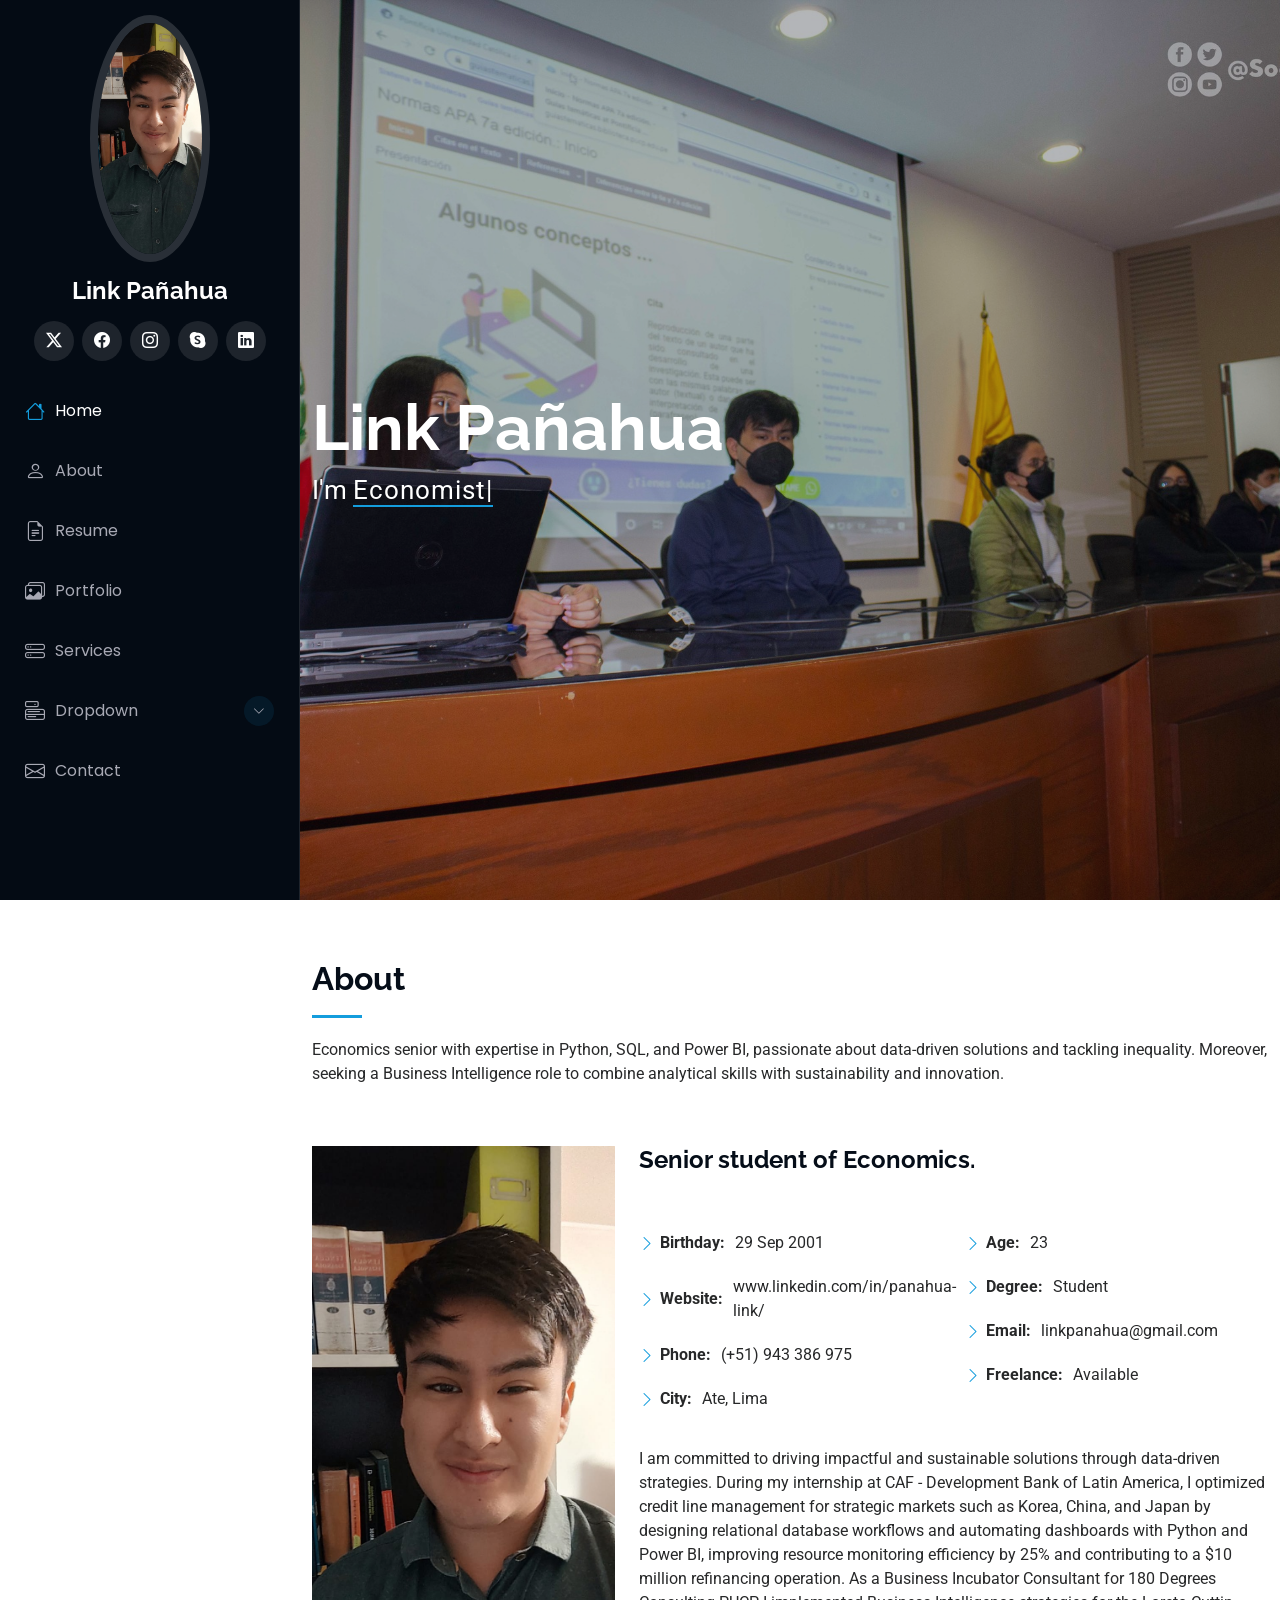
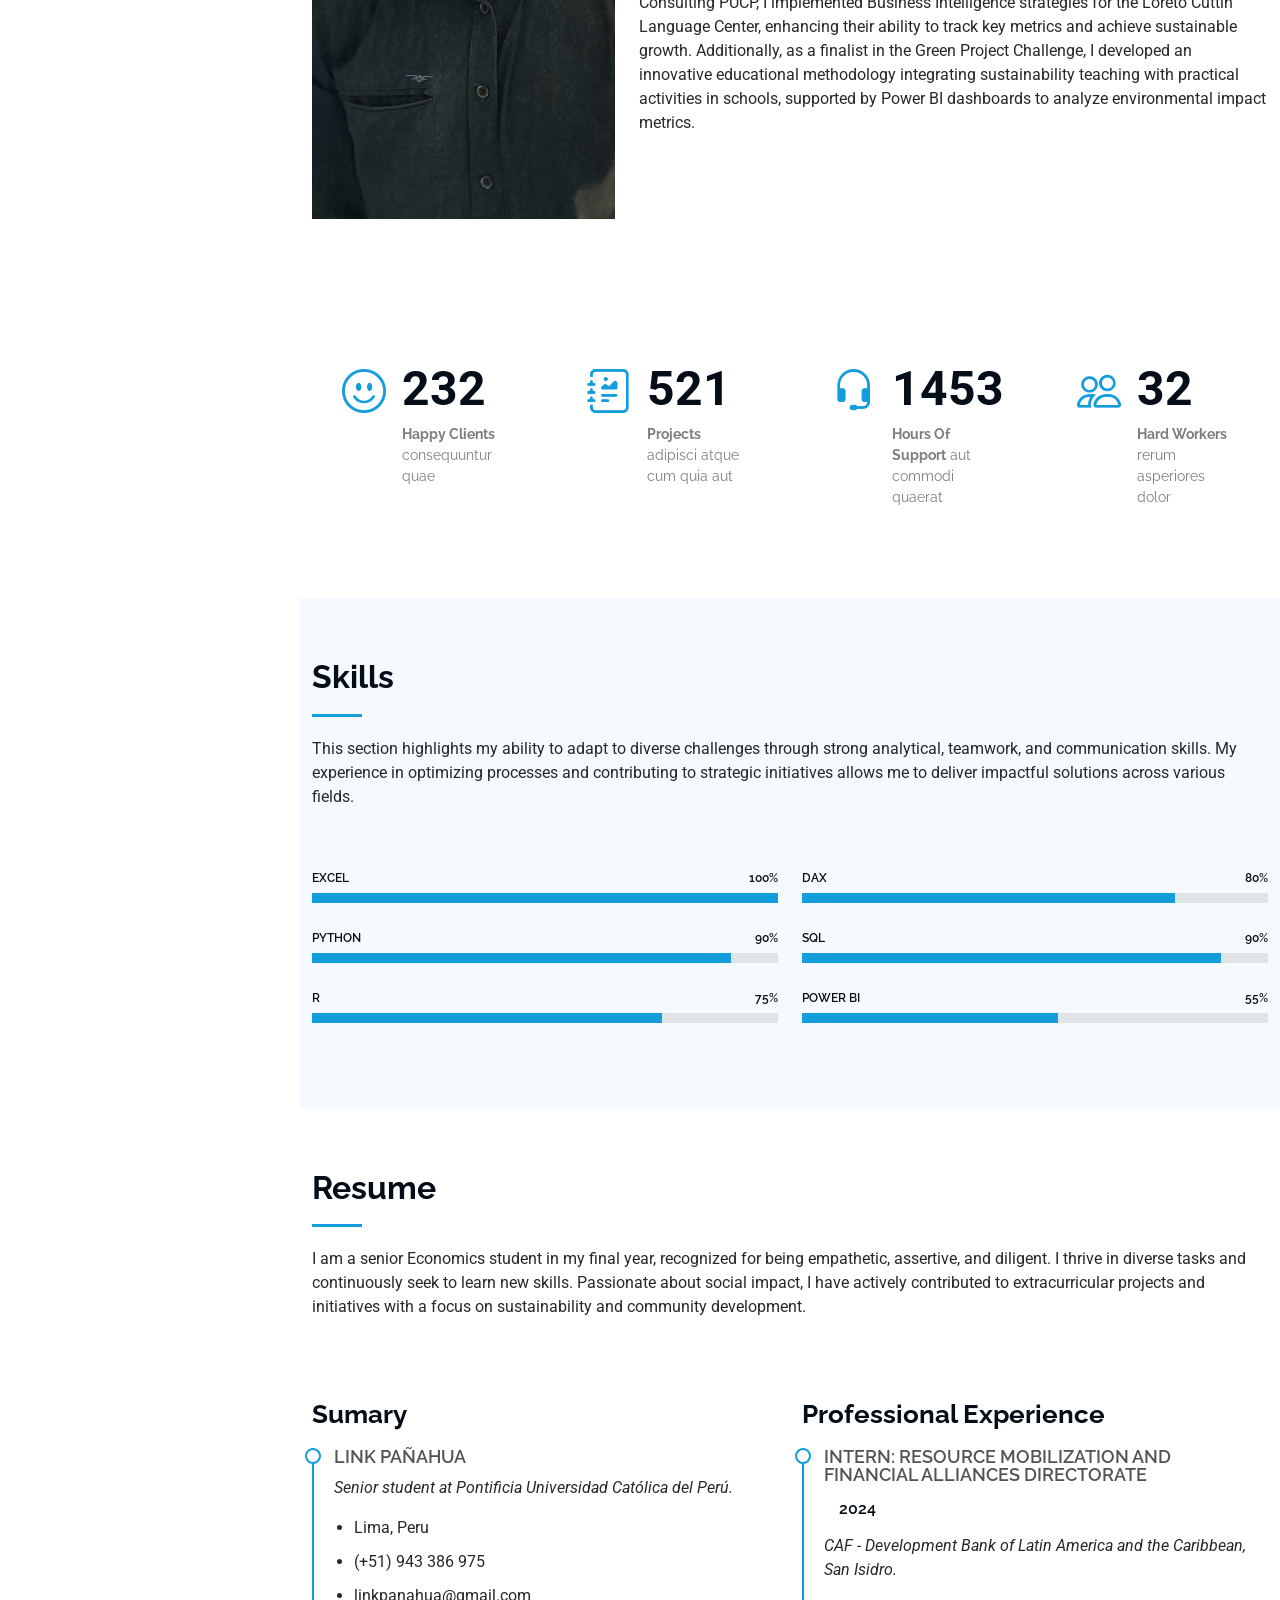
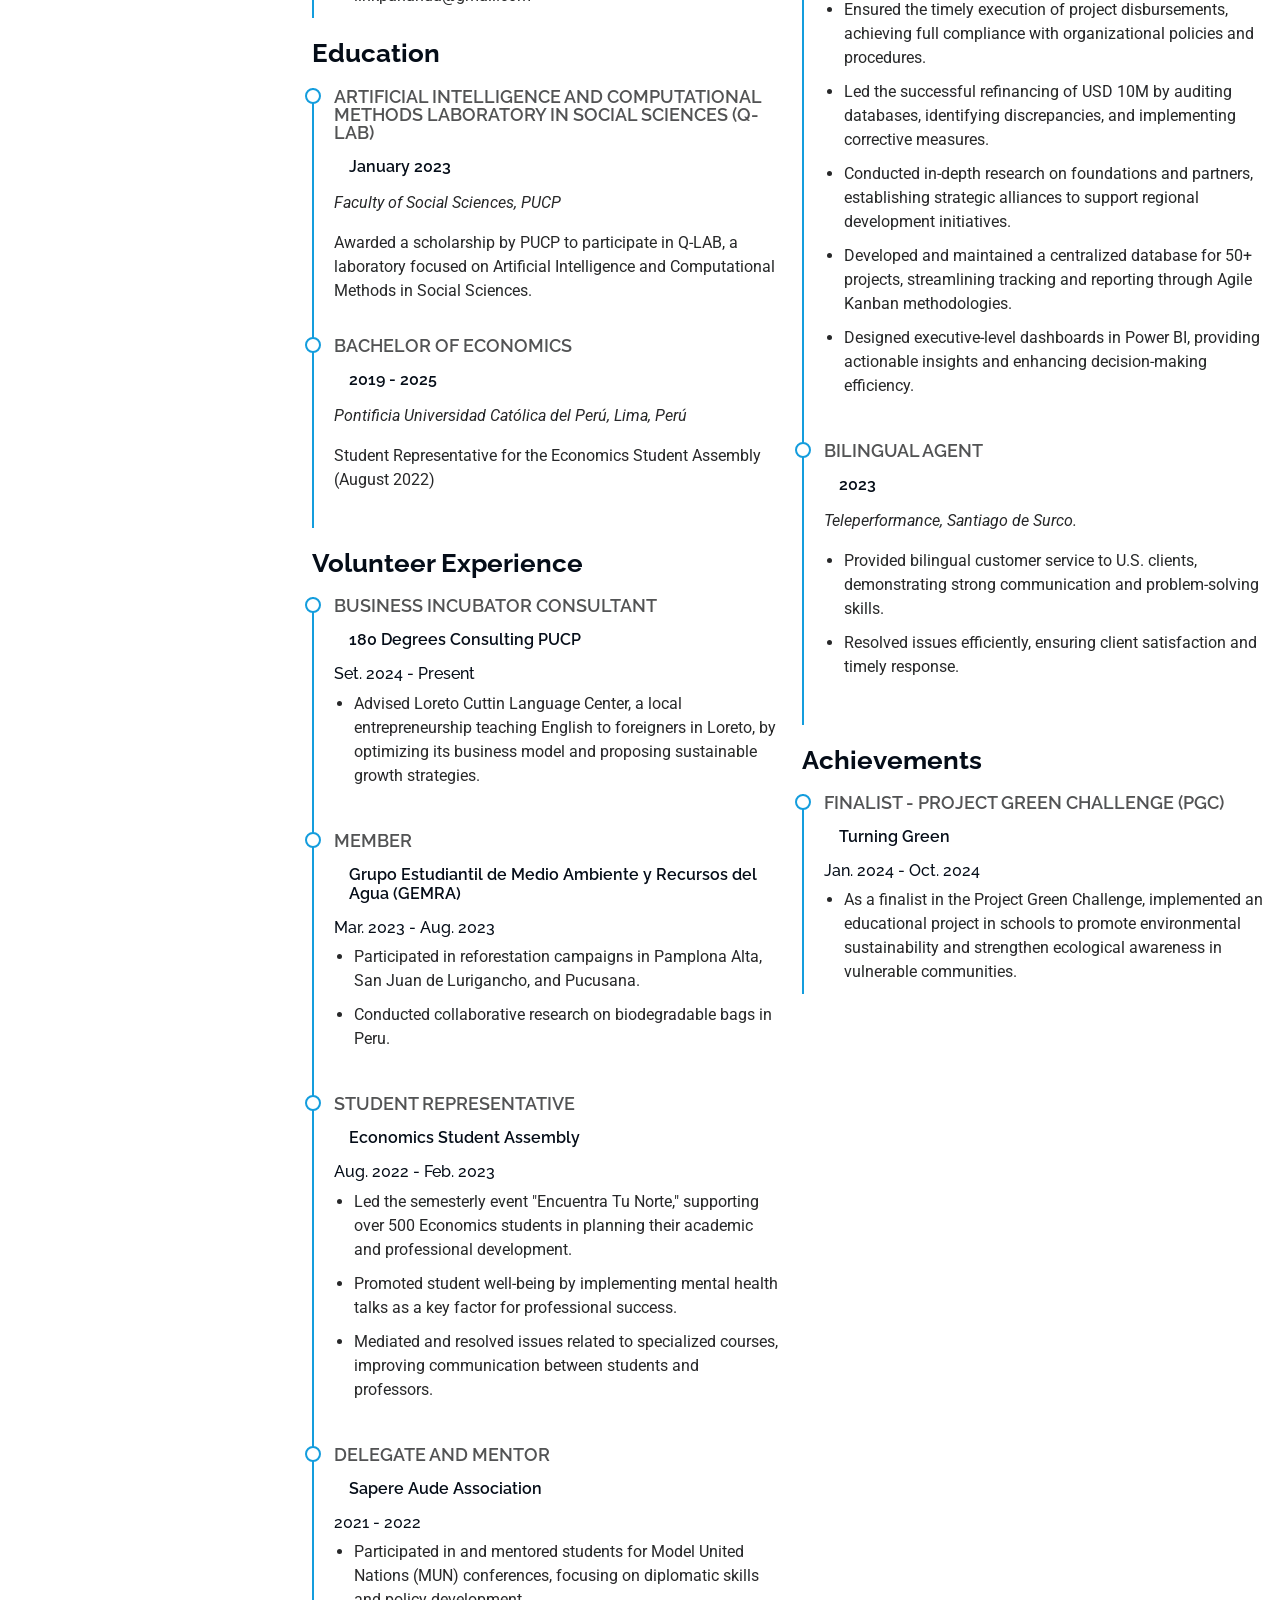
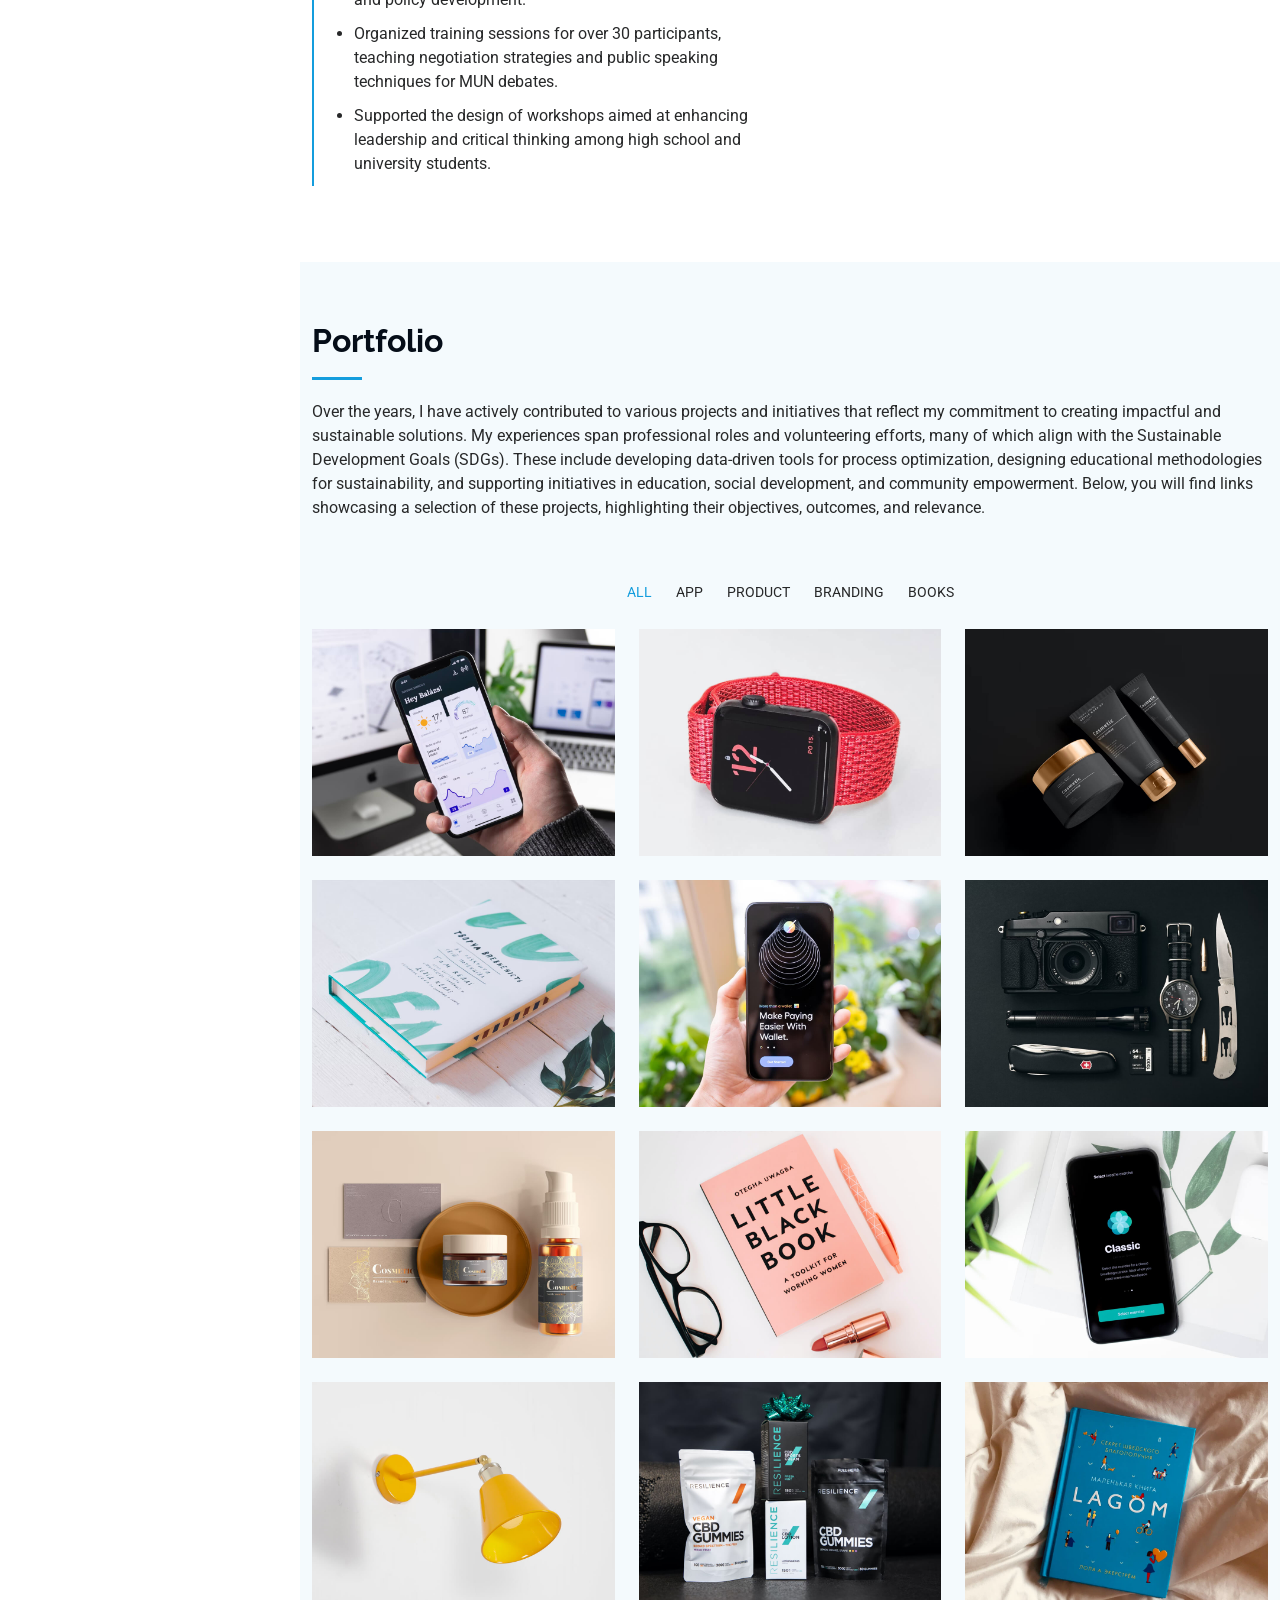
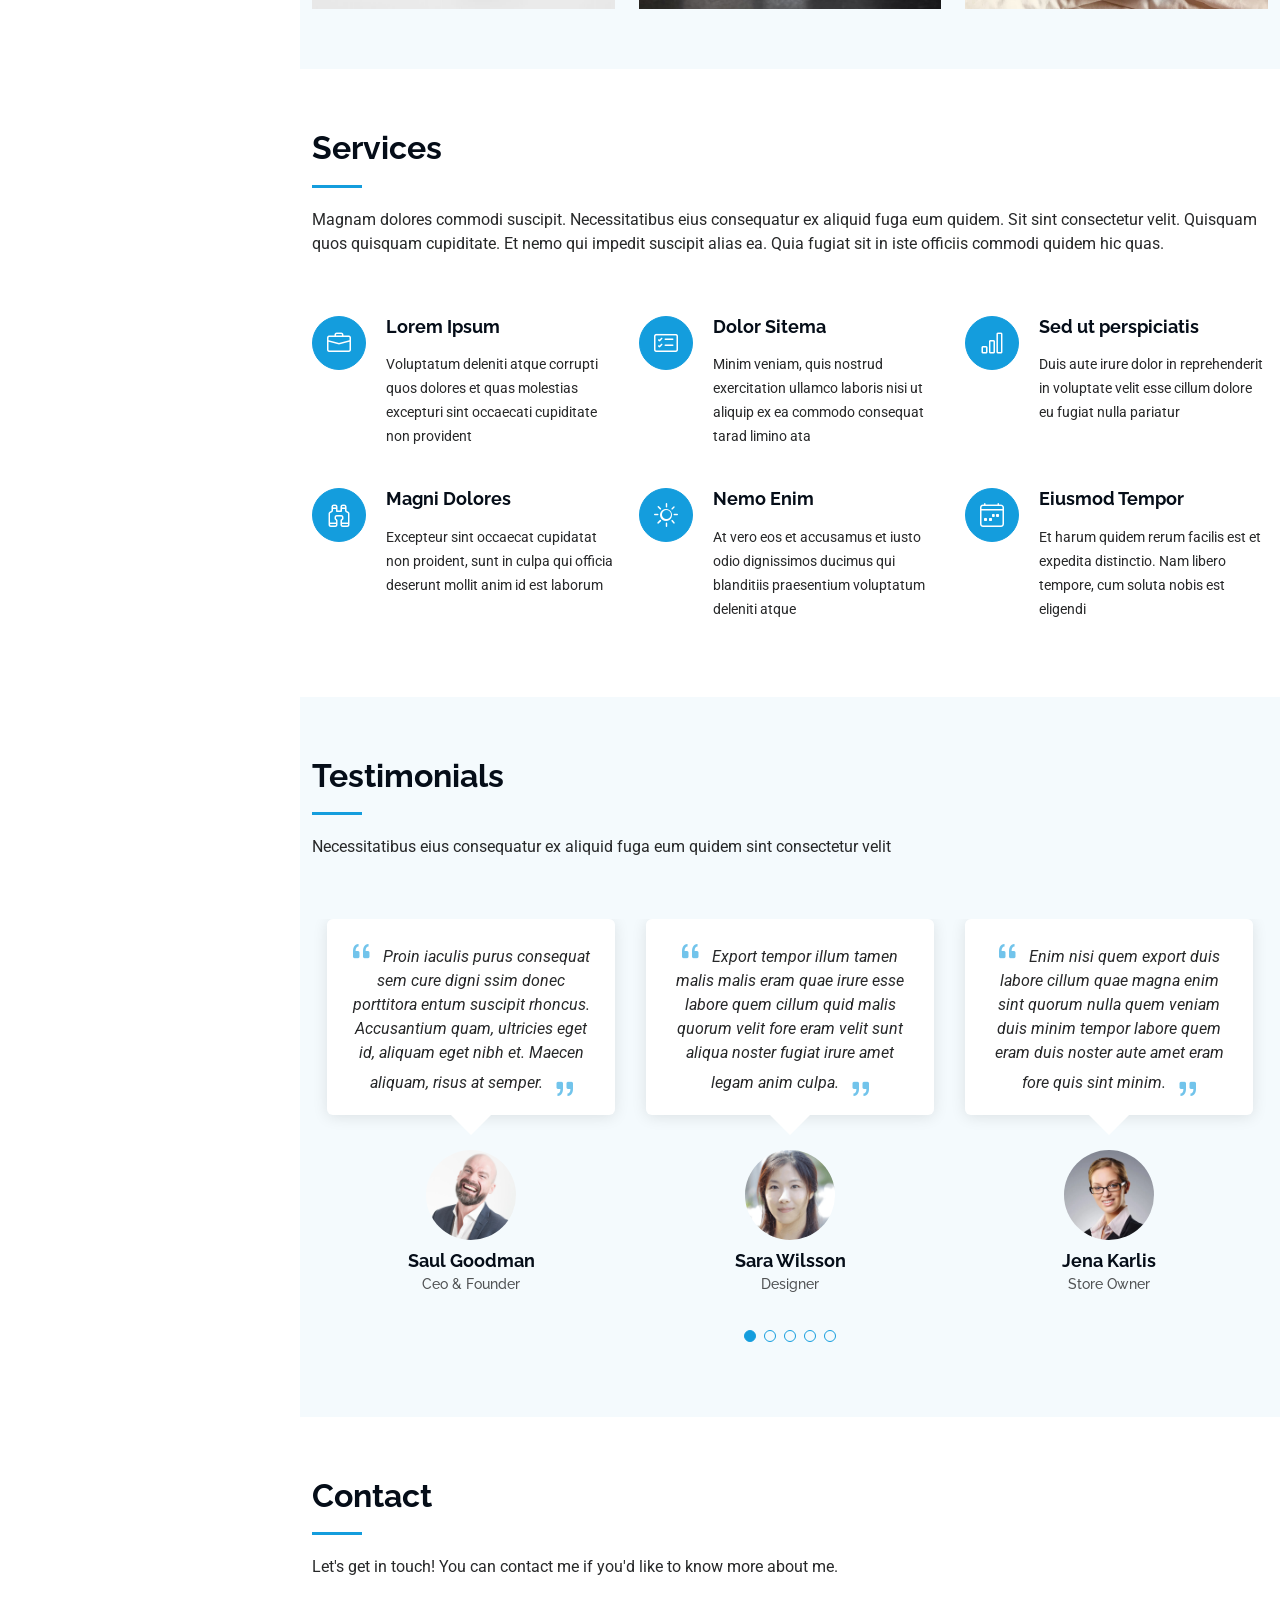
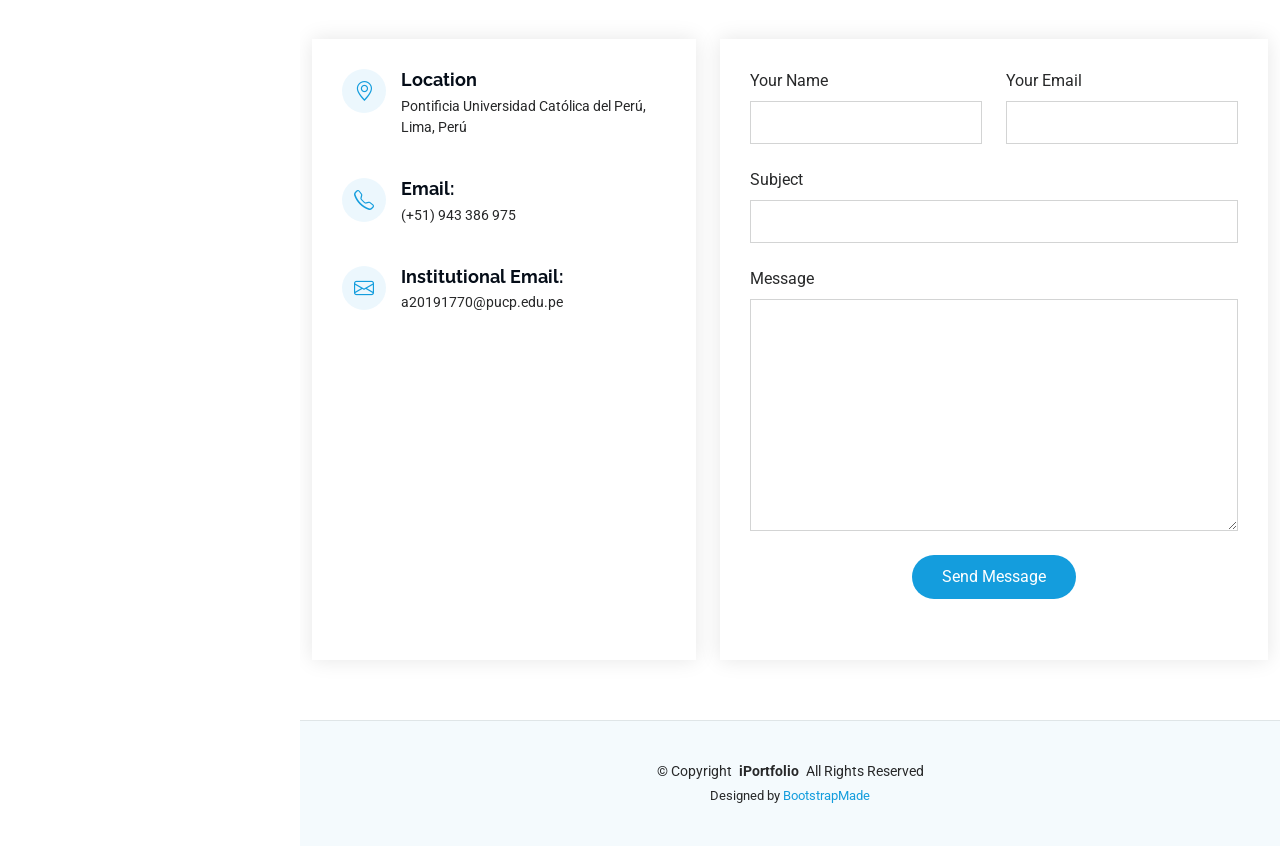
==== commit 374bd531: "Update index.html" ====
--- a/index.html
+++ b/index.html
@@ -418,9 +418,9 @@
               <div class="portfolio-content h-100">
                 <img src="assets/img/portfolio/app-1.jpg" class="img-fluid" alt="">
                 <div class="portfolio-info">
-                  <h4>App 1</h4>
-                  <p>Lorem ipsum, dolor sit amet consectetur</p>
-                  <a href="assets/img/portfolio/app-1.jpg" title="App 1" data-gallery="portfolio-gallery-app" class="glightbox preview-link"><i class="bi bi-zoom-in"></i></a>
+                  <h4>Project Green Challenge - Finalist</h4>
+                  <p>Lorem ipsum, dolor sit amet consectetur</p>
+                  <a href="assets/img/portfolio/app-1.jpg" title="Project Green Challenge - Finalist" data-gallery="portfolio-gallery-app" class="glightbox preview-link"><i class="bi bi-zoom-in"></i></a>
                   <a href="portfolio-details.html" title="More Details" class="details-link"><i class="bi bi-link-45deg"></i></a>
                 </div>
               </div>
@@ -752,7 +752,7 @@
       <!-- Section Title -->
       <div class="container section-title" data-aos="fade-up">
         <h2>Contact</h2>
-        <p>Necessitatibus eius consequatur ex aliquid fuga eum quidem sint consectetur velit</p>
+        <p>Let's get in touch! You can contact me if you'd like to know more about me.</p>
       </div><!-- End Section Title -->
 
       <div class="container" data-aos="fade-up" data-aos-delay="100">
@@ -765,24 +765,24 @@
               <div class="info-item d-flex" data-aos="fade-up" data-aos-delay="200">
                 <i class="bi bi-geo-alt flex-shrink-0"></i>
                 <div>
-                  <h3>Address</h3>
-                  <p>A108 Adam Street, New York, NY 535022</p>
+                  <h3>Location</h3>
+                  <p>Pontificia Universidad Católica del Perú, Lima, Perú</p>
                 </div>
               </div><!-- End Info Item -->
 
               <div class="info-item d-flex" data-aos="fade-up" data-aos-delay="300">
                 <i class="bi bi-telephone flex-shrink-0"></i>
                 <div>
-                  <h3>Call Us</h3>
-                  <p>+1 5589 55488 55</p>
+                  <h3>Email:</h3>
+                  <p>(+51) 943 386 975</p>
                 </div>
               </div><!-- End Info Item -->
 
               <div class="info-item d-flex" data-aos="fade-up" data-aos-delay="400">
                 <i class="bi bi-envelope flex-shrink-0"></i>
                 <div>
-                  <h3>Email Us</h3>
-                  <p>info@example.com</p>
+                  <h3>Institutional Email:</h3>
+                  <p>a20191770@pucp.edu.pe</p>
                 </div>
               </div><!-- End Info Item -->
 
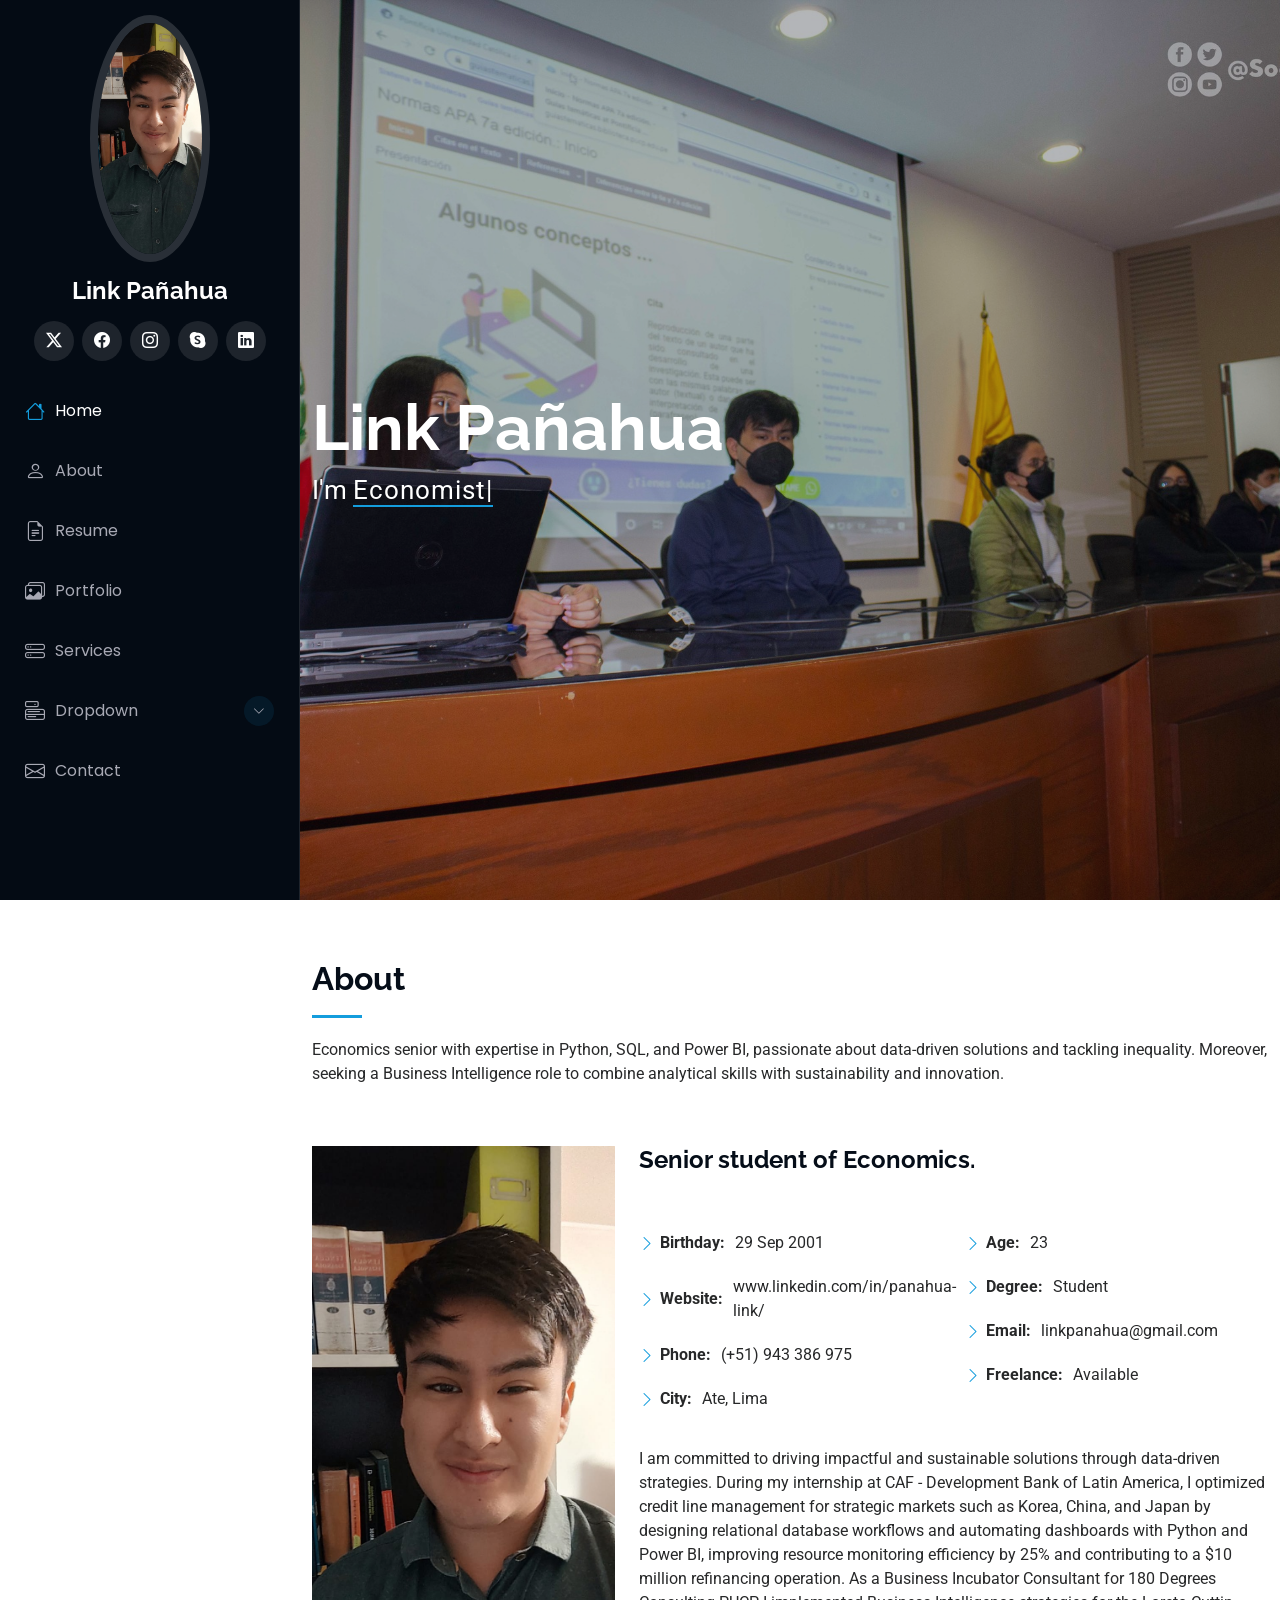
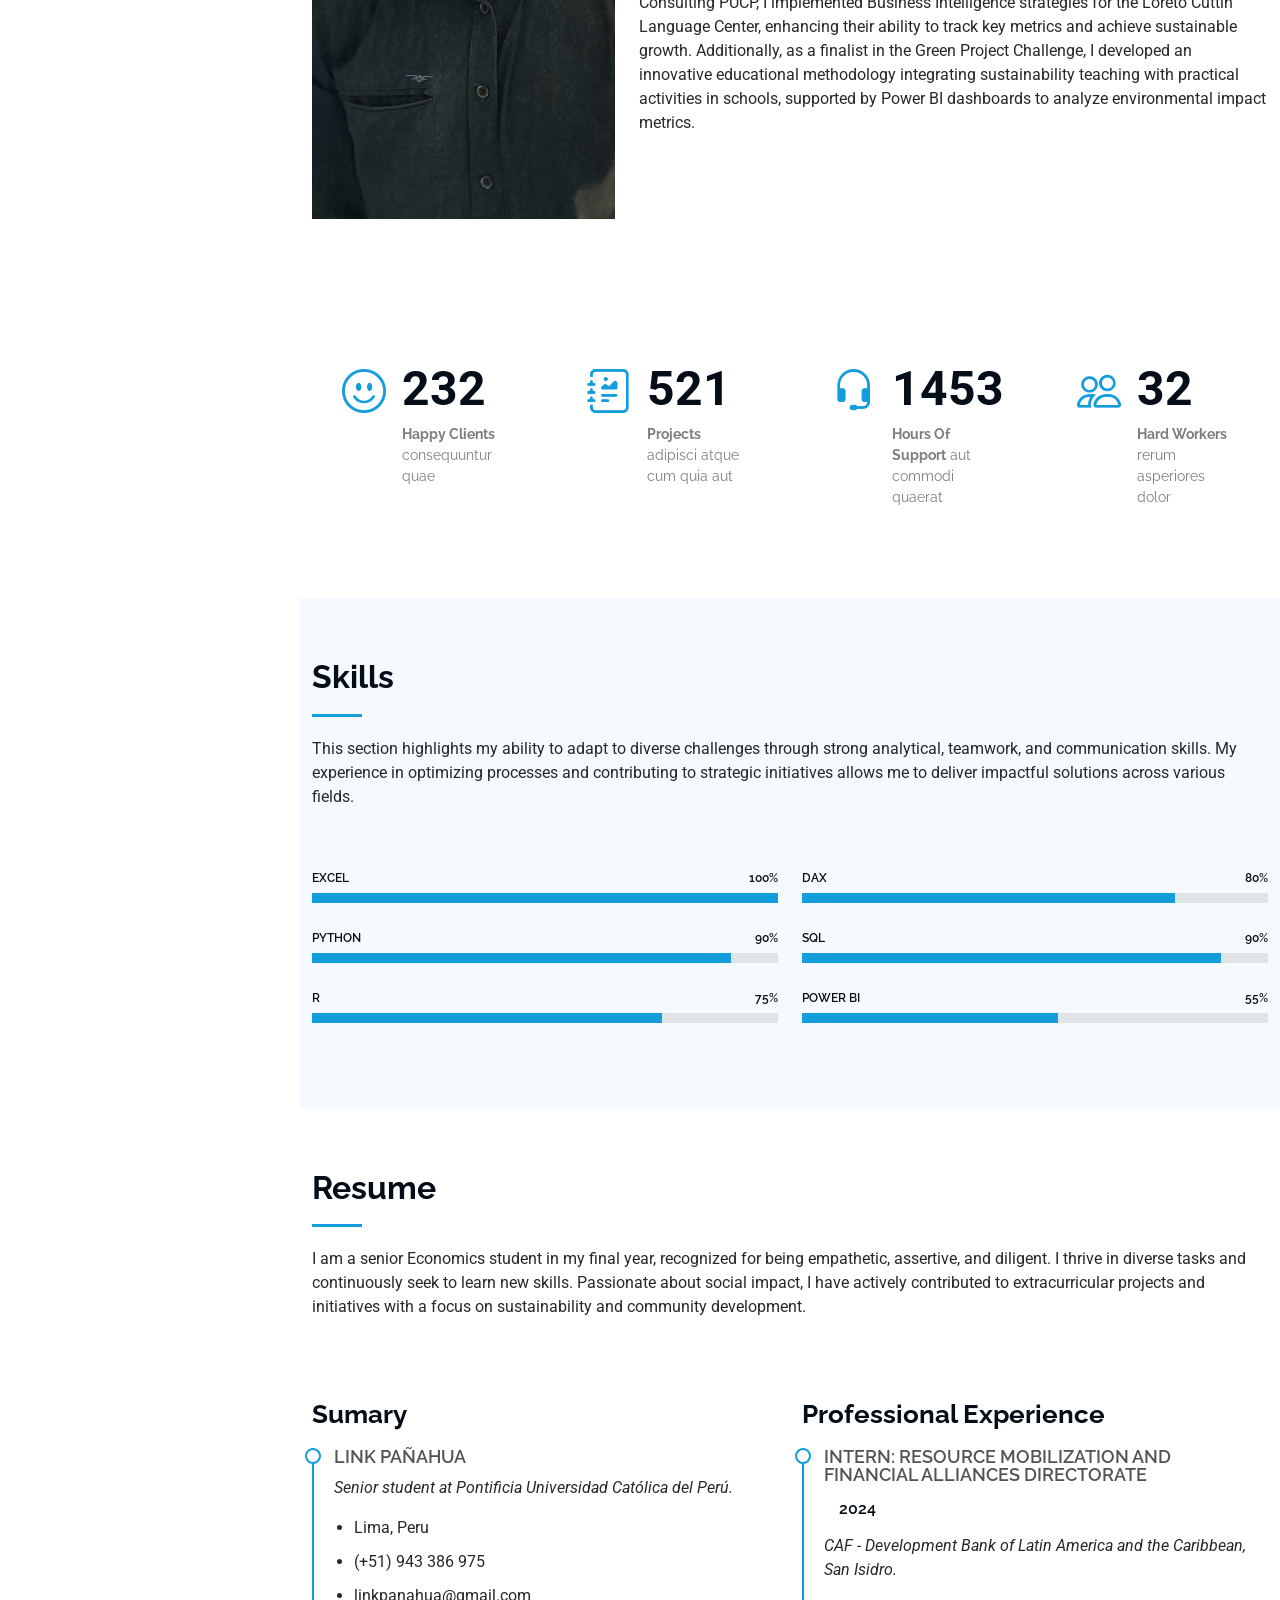
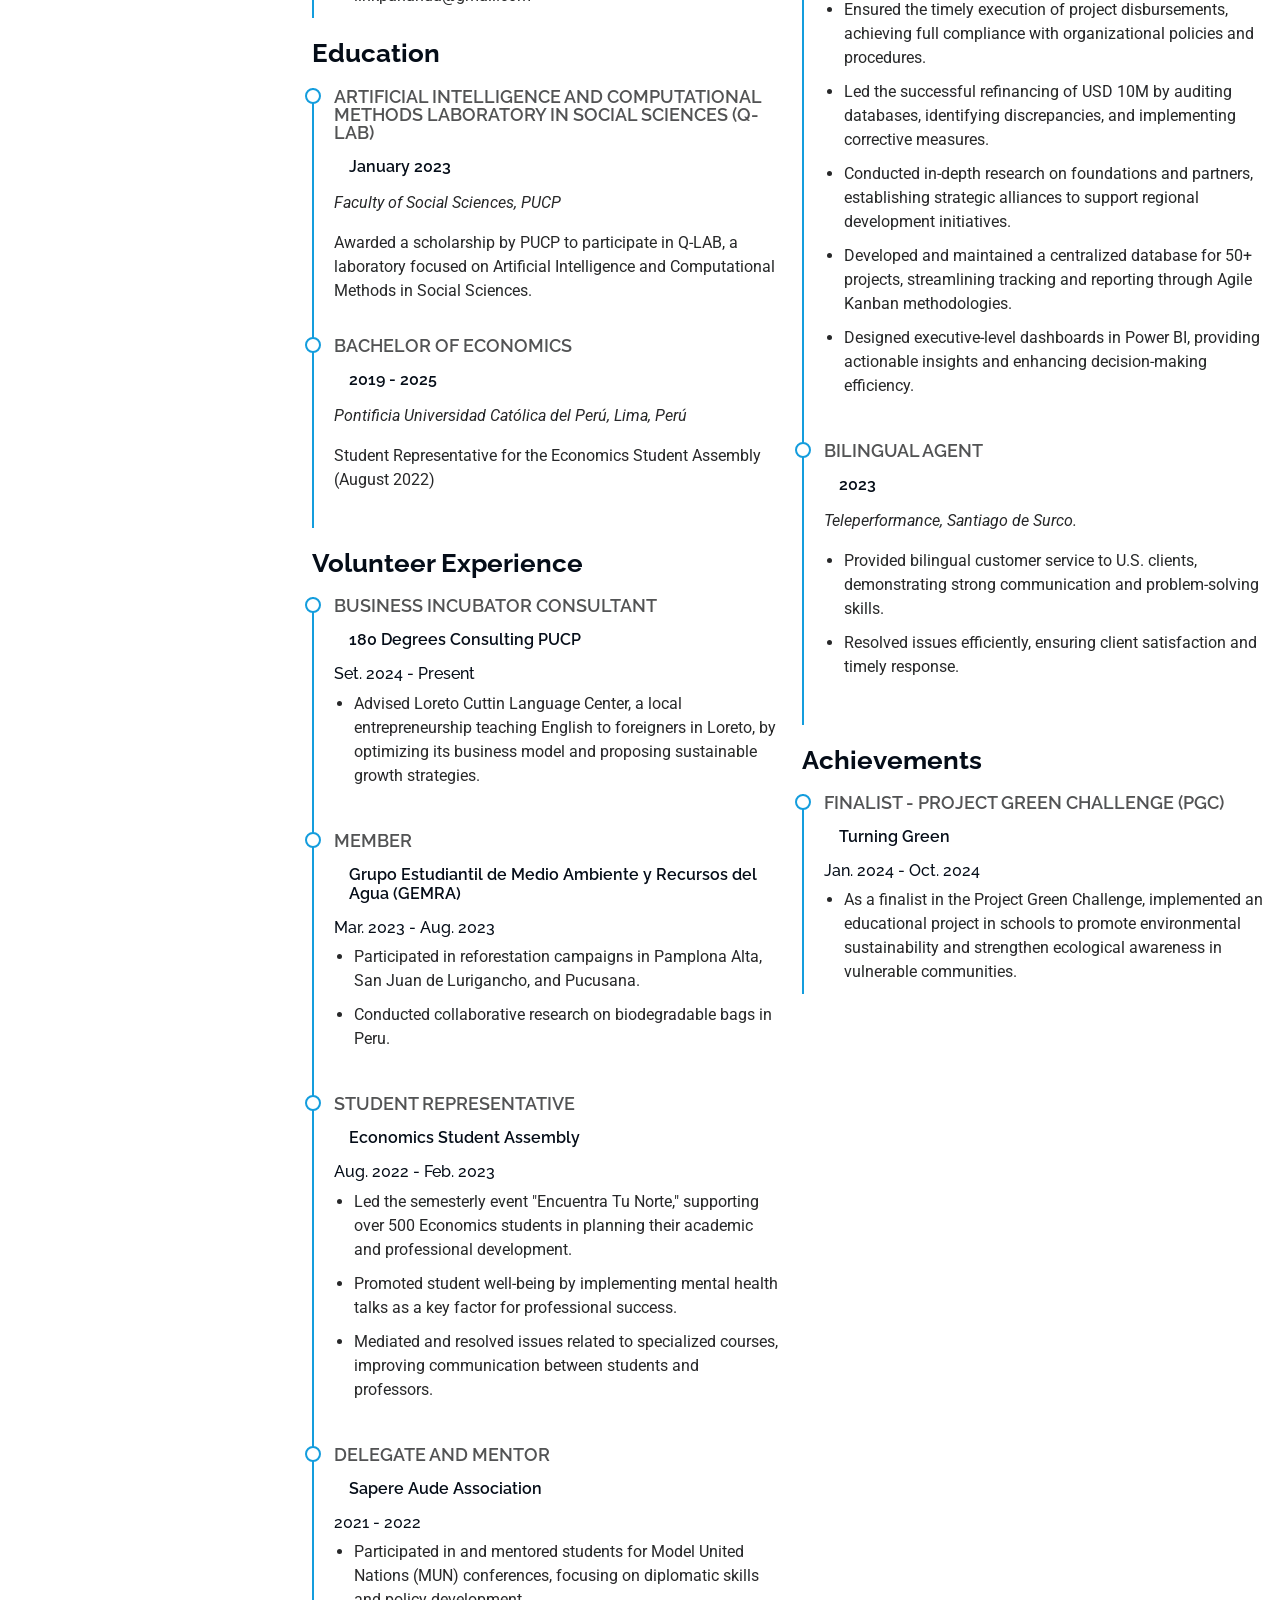
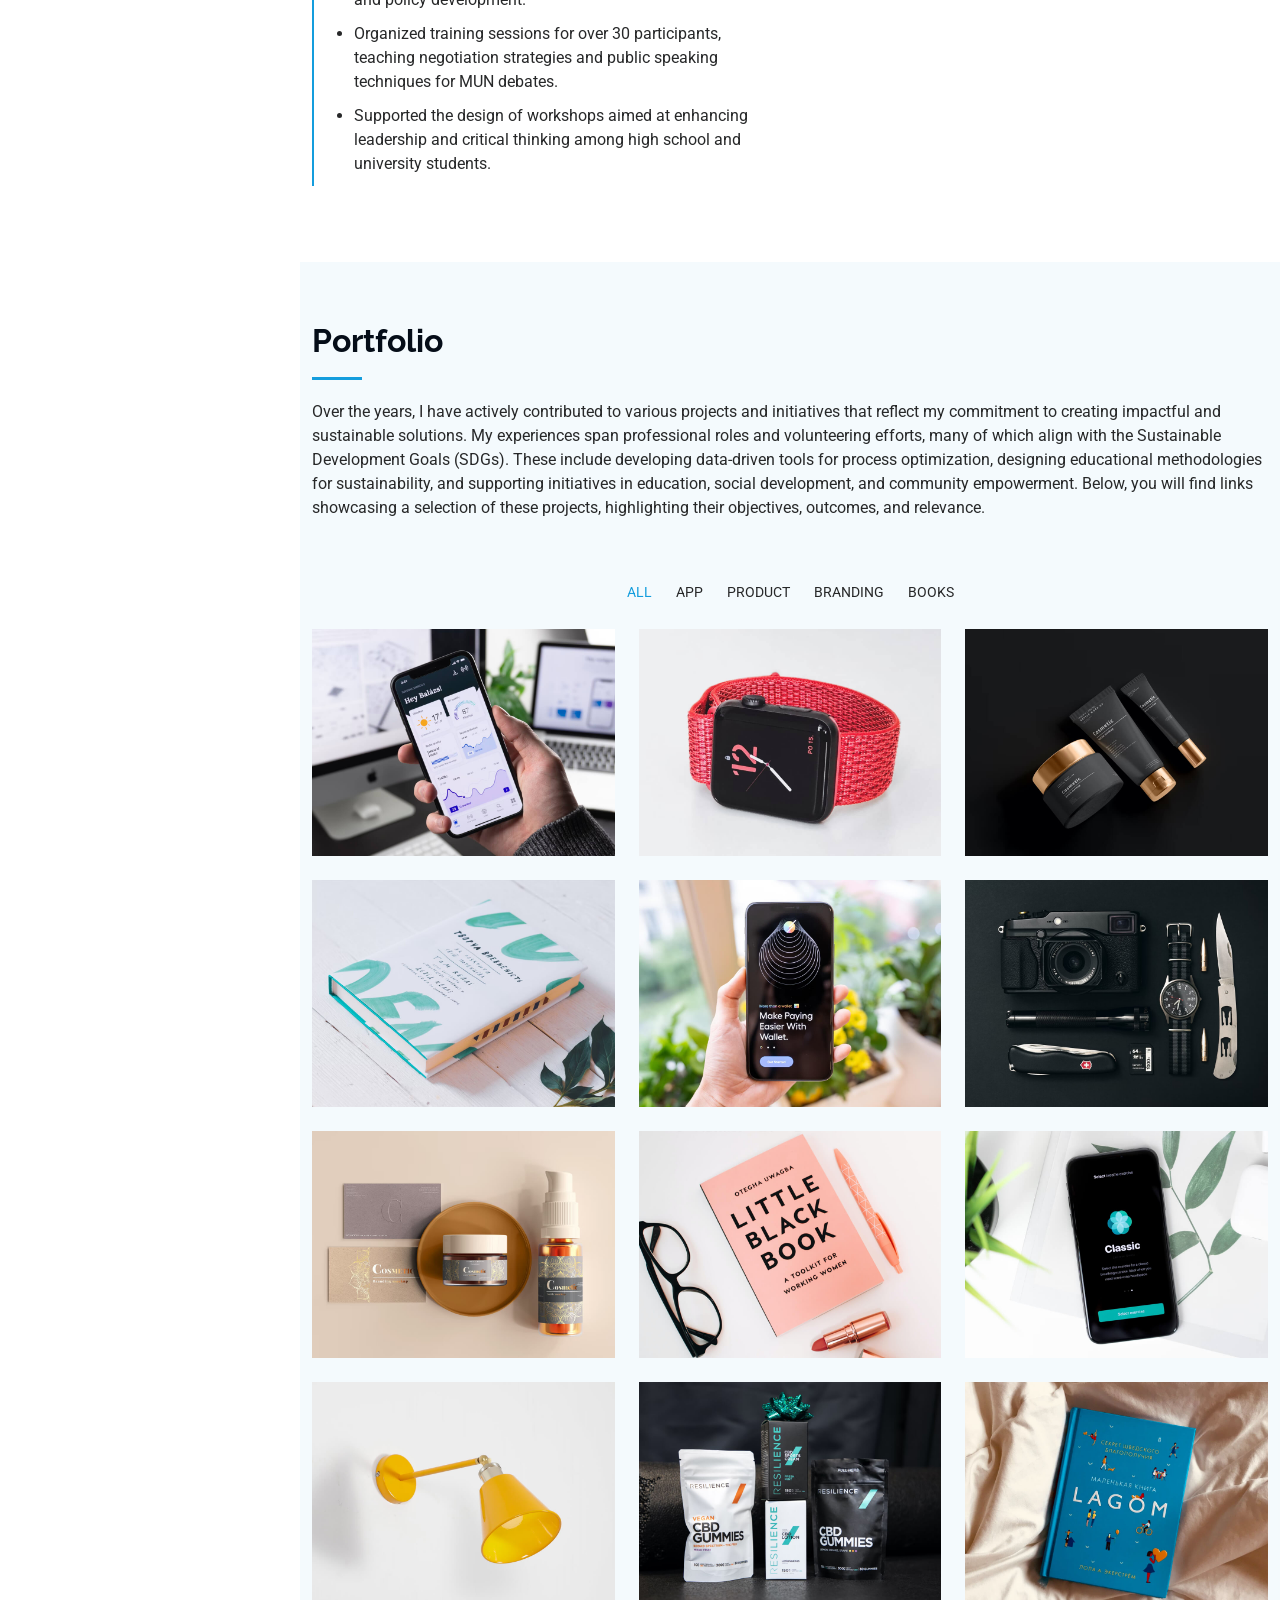
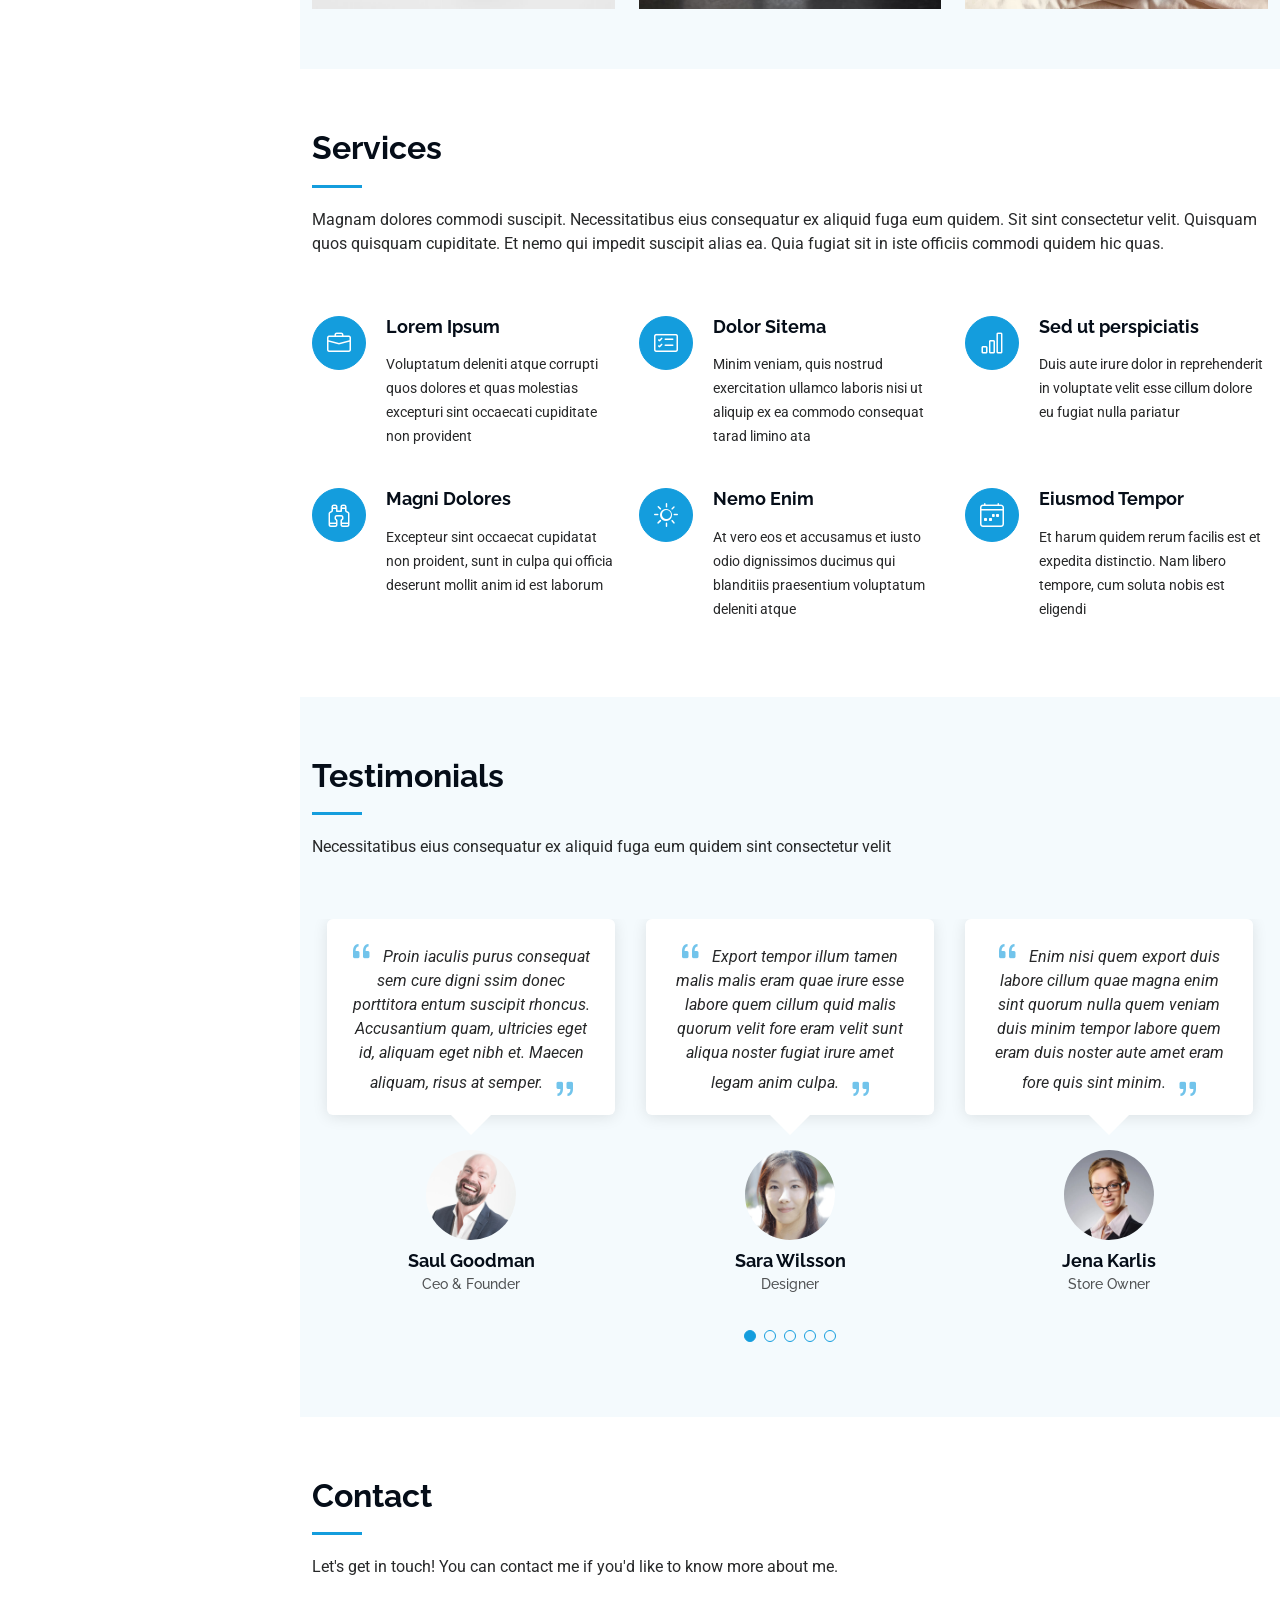
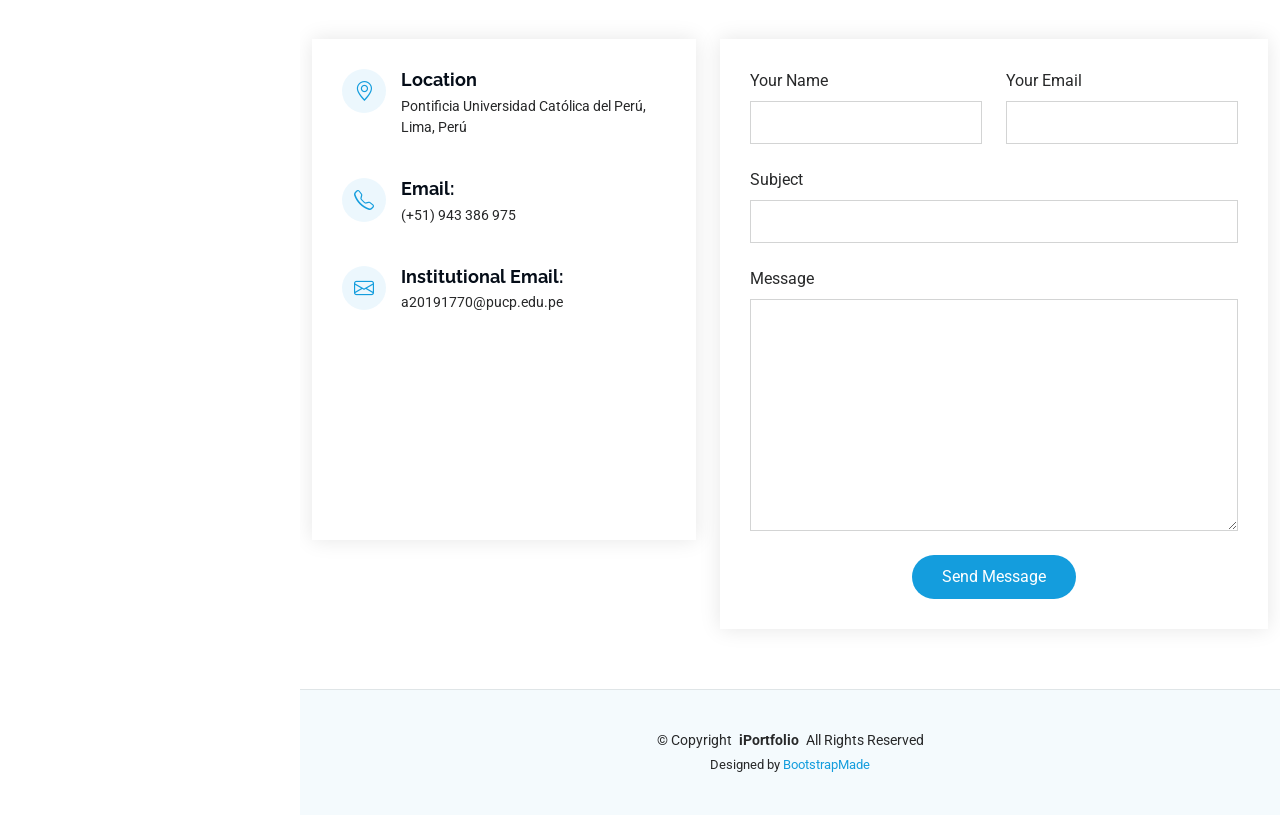
==== commit b7f03f0e: "Update index.html" ====
--- a/index.html
+++ b/index.html
@@ -786,7 +786,7 @@
                 </div>
               </div><!-- End Info Item -->
 
-              <iframe src="https://www.google.com/maps/embed?pb=!1m14!1m8!1m3!1d48389.78314118045!2d-74.006138!3d40.710059!3m2!1i1024!2i768!4f13.1!3m3!1m2!1s0x89c25a22a3bda30d%3A0xb89d1fe6bc499443!2sDowntown%20Conference%20Center!5e0!3m2!1sen!2sus!4v1676961268712!5m2!1sen!2sus" frameborder="0" style="border:0; width: 100%; height: 270px;" allowfullscreen="" loading="lazy" referrerpolicy="no-referrer-when-downgrade"></iframe>
+              <iframe src="https://www.google.com/maps/place/Pontificia+Universidad+Cat%C3%B3lica+del+Per%C3%BA/@-12.0715357,-77.084907,1722m/data=!3m1!1e3!4m10!1m2!2m1!1ssan+miguel+pucp!3m6!1s0x9105c912d40840a5:0xd7a0bfb797e5862e!8m2!3d-12.0690919!4d-77.0782022!15sCg9zYW4gbWlndWVsIHB1Y3CSARJwcml2YXRlX3VuaXZlcnNpdHngAQA!16zL20vMDY3cDVo?entry=ttu&g_ep=EgoyMDI1MDExNS4wIKXMDSoASAFQAw%3D%3D"></iframe>
             </div>
           </div>
 
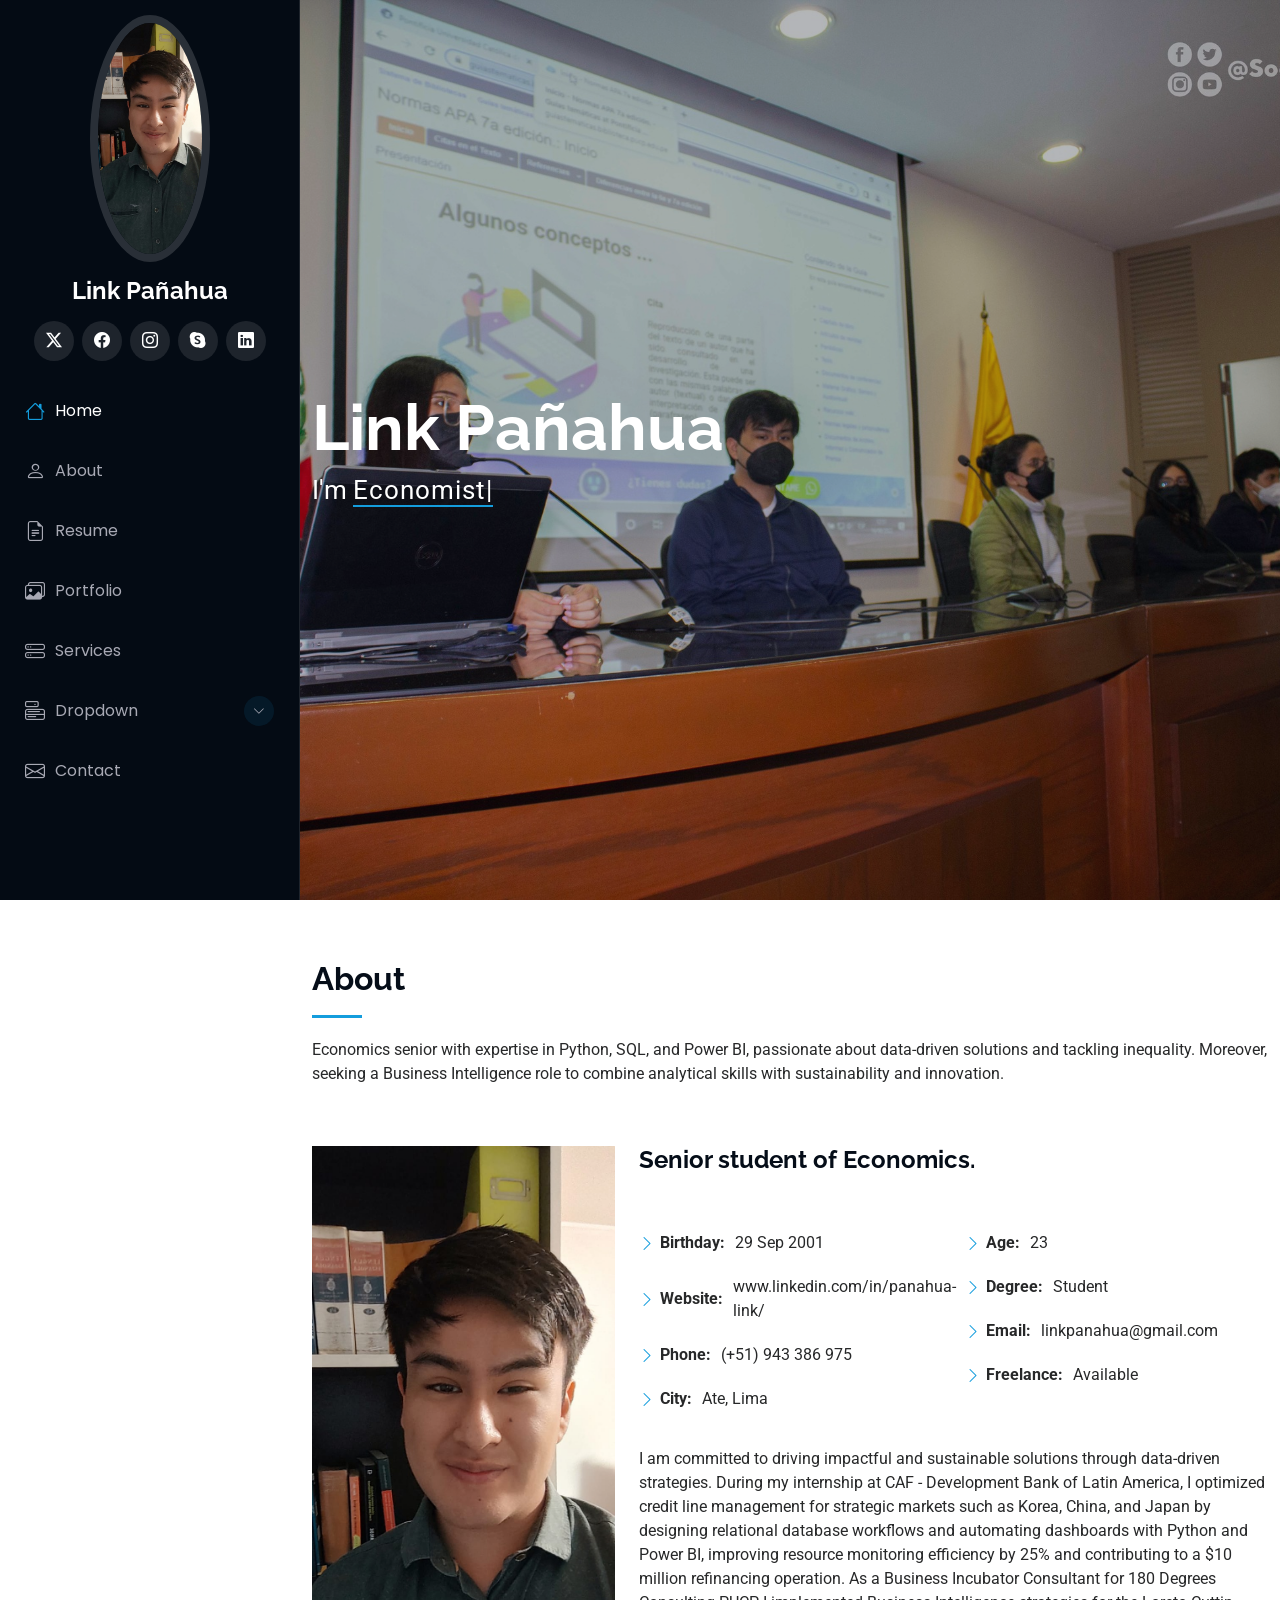
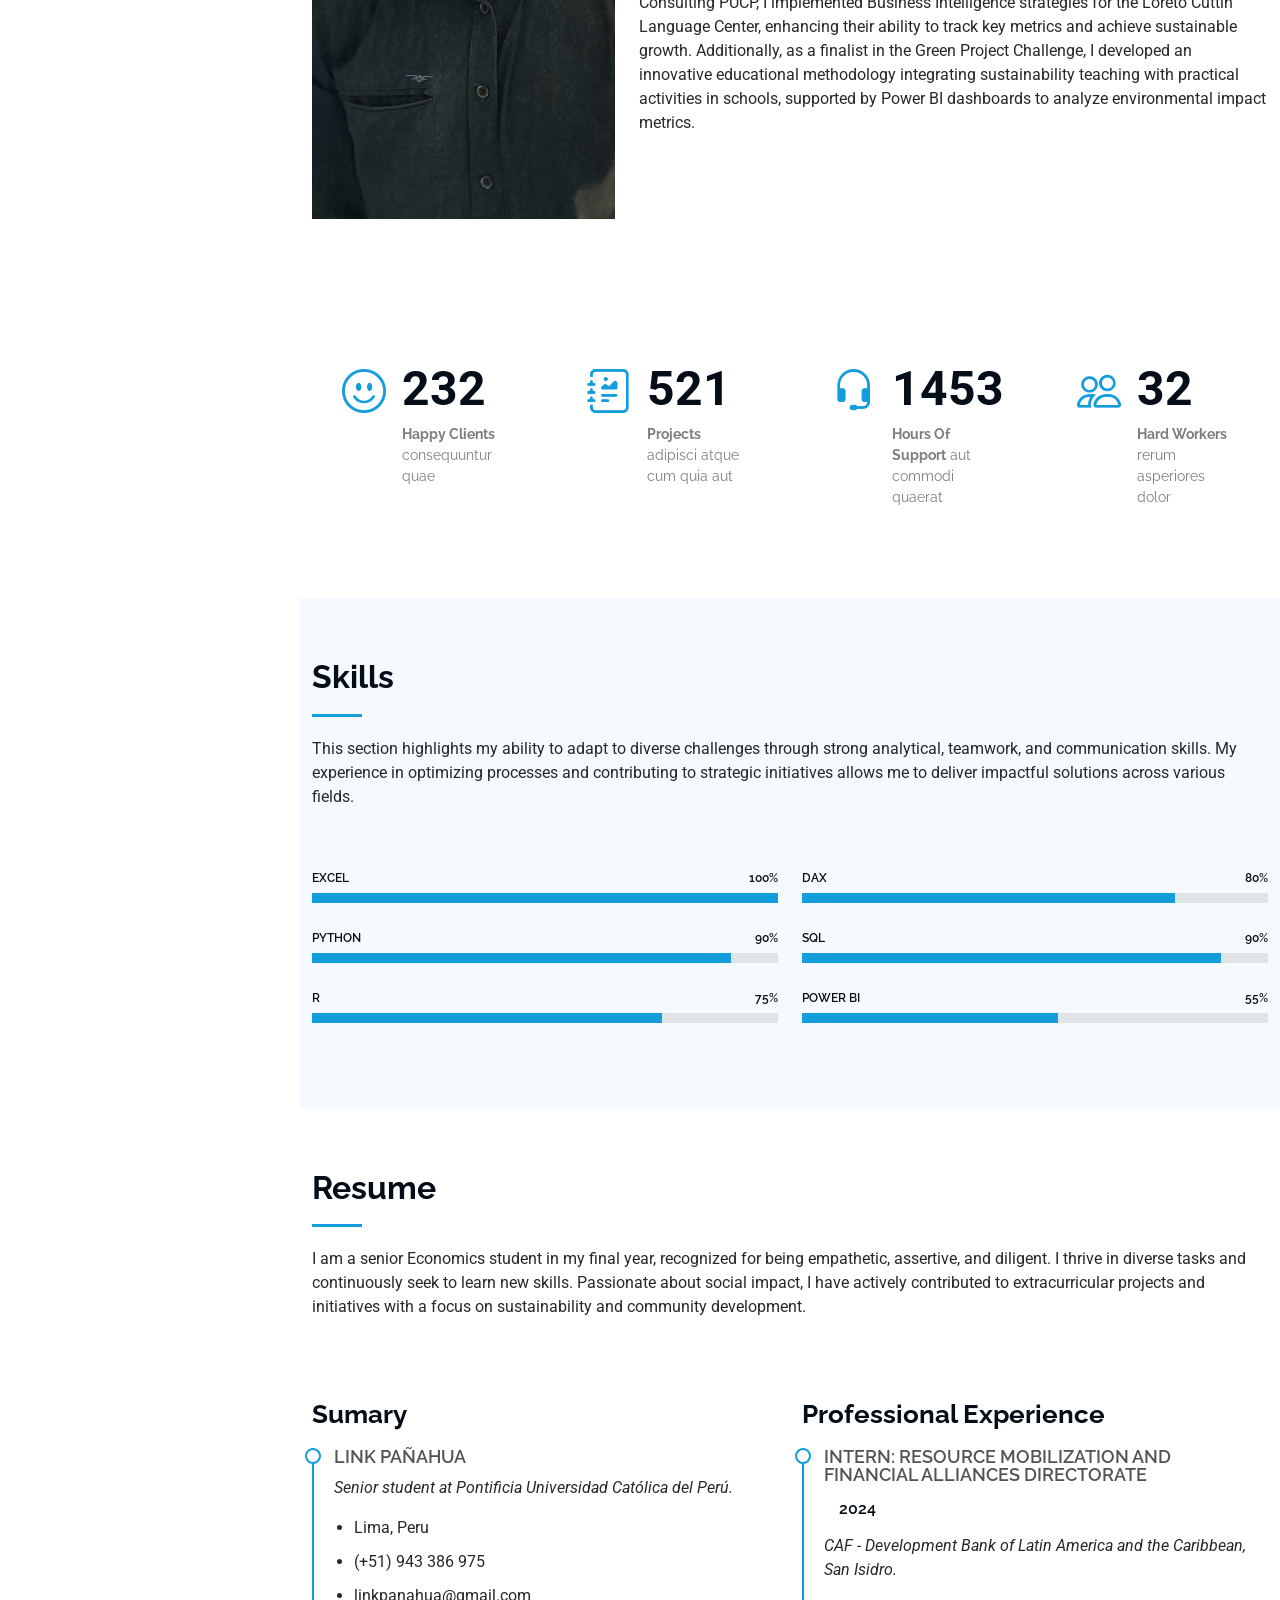
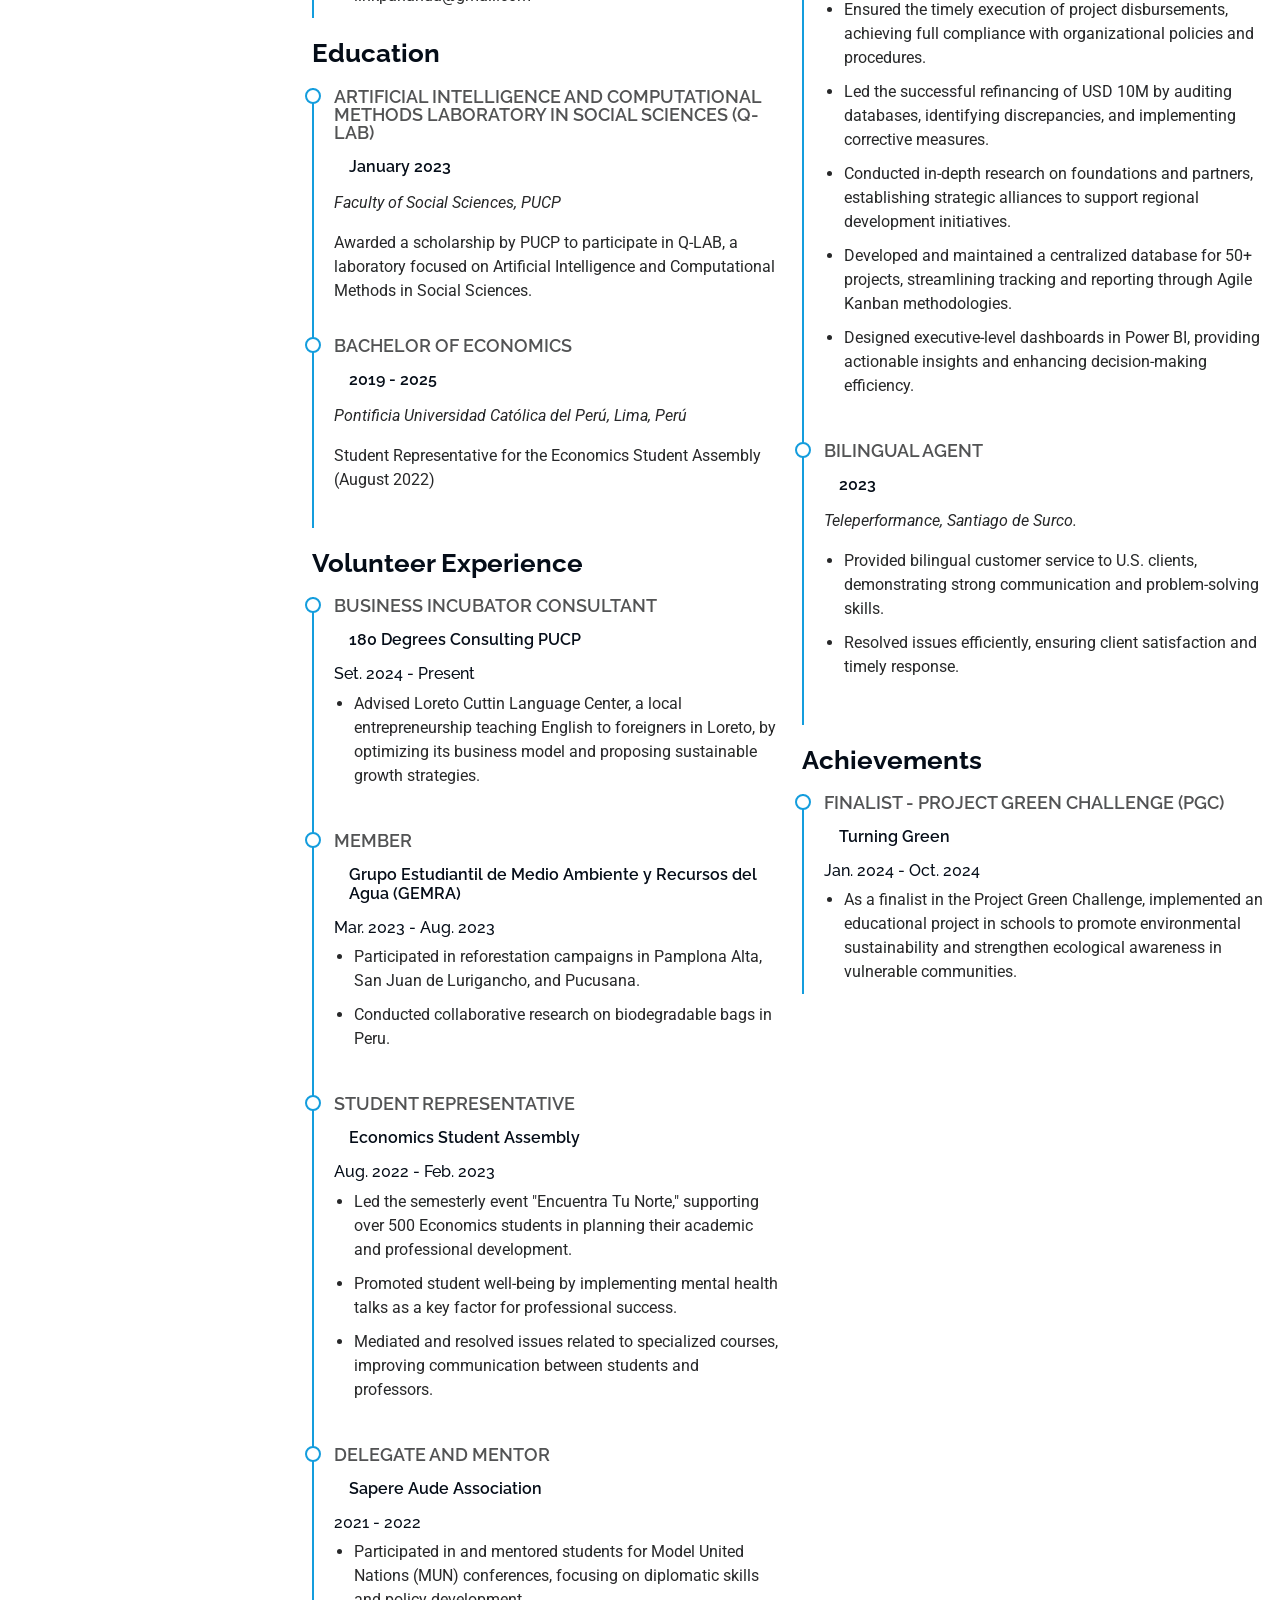
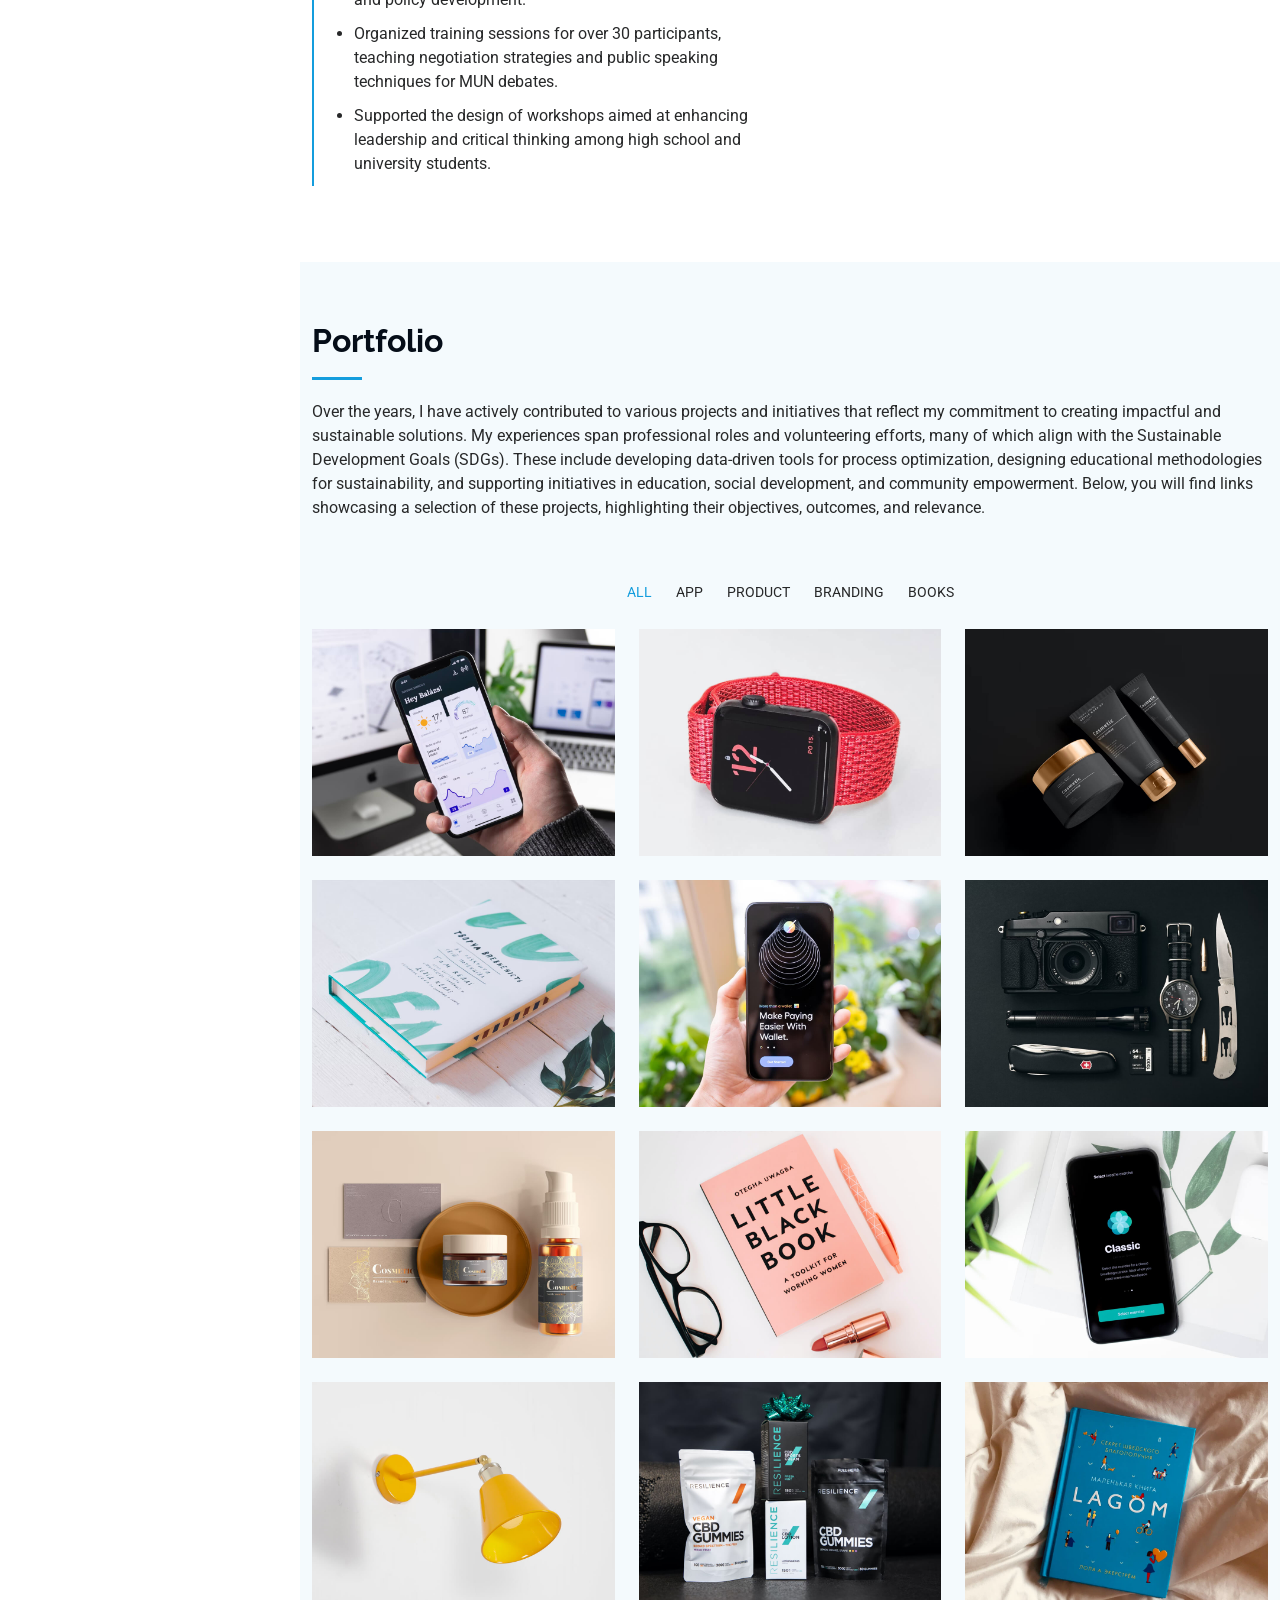
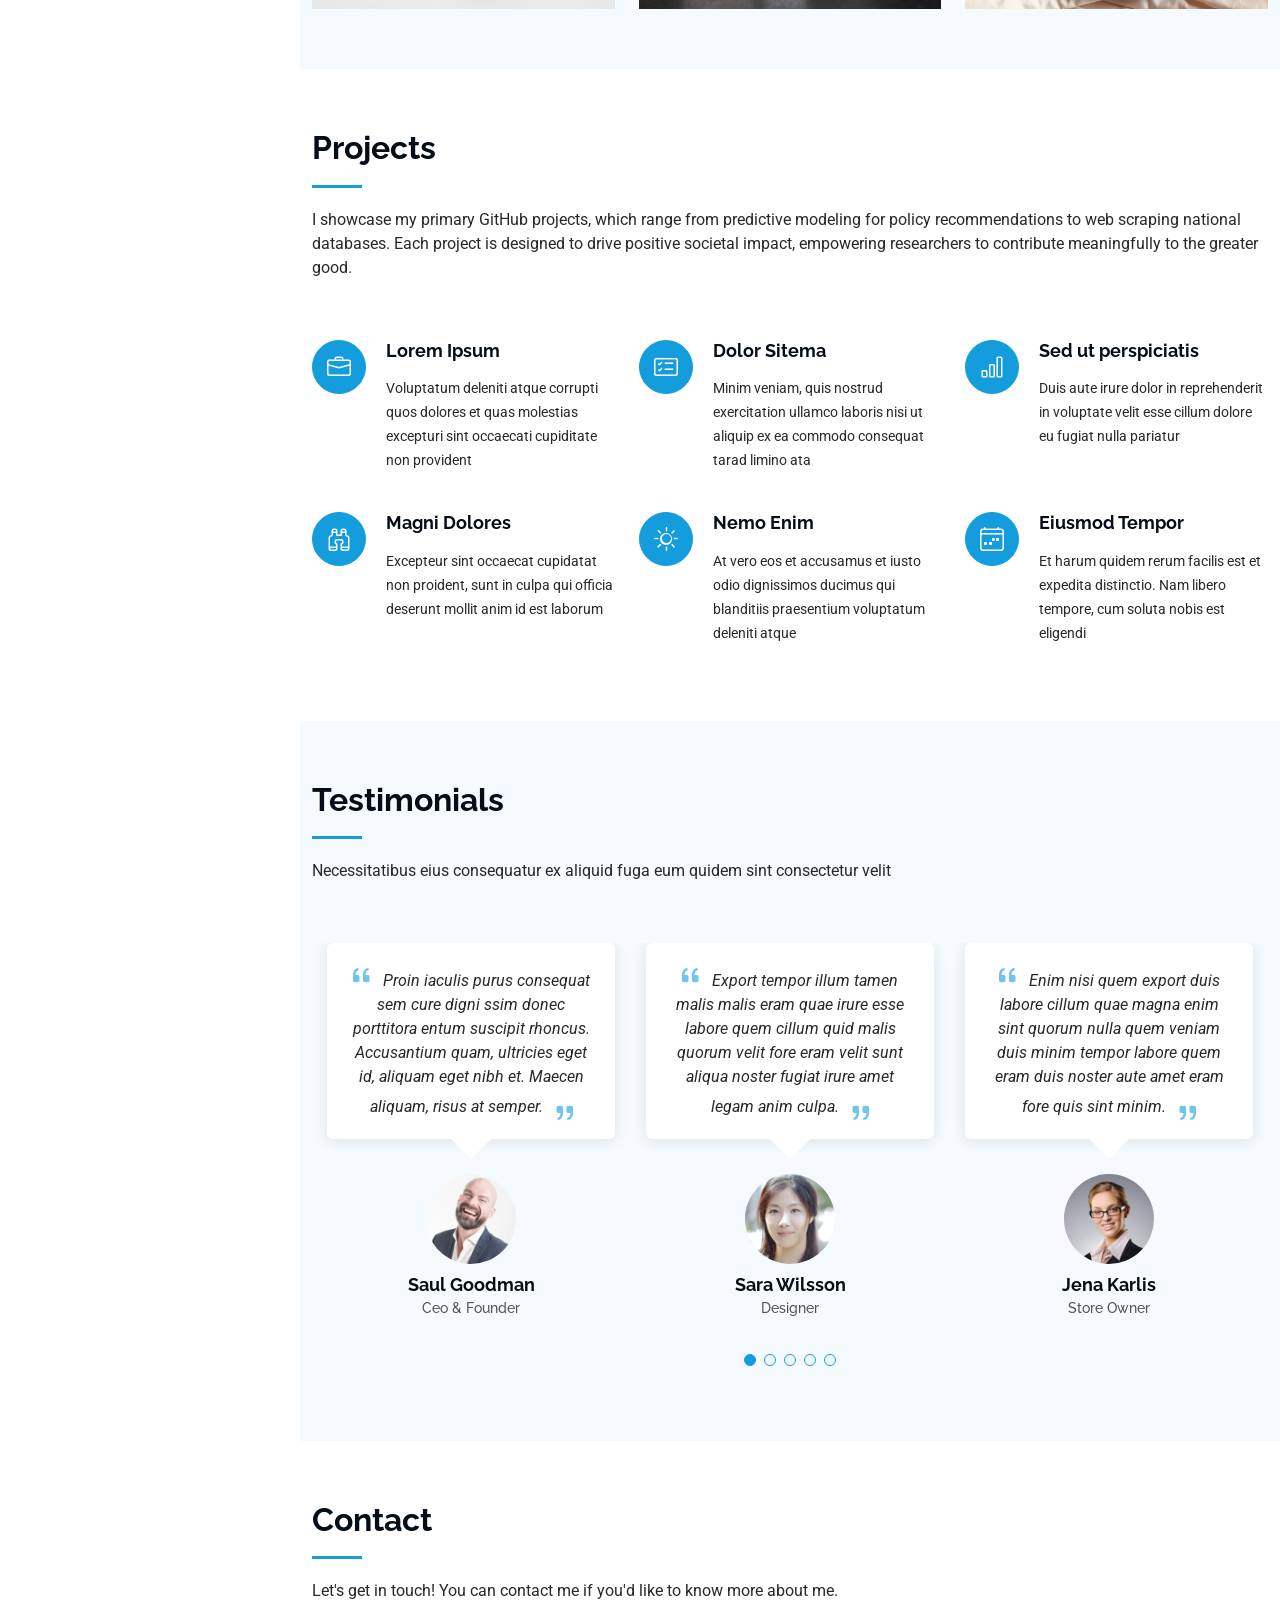
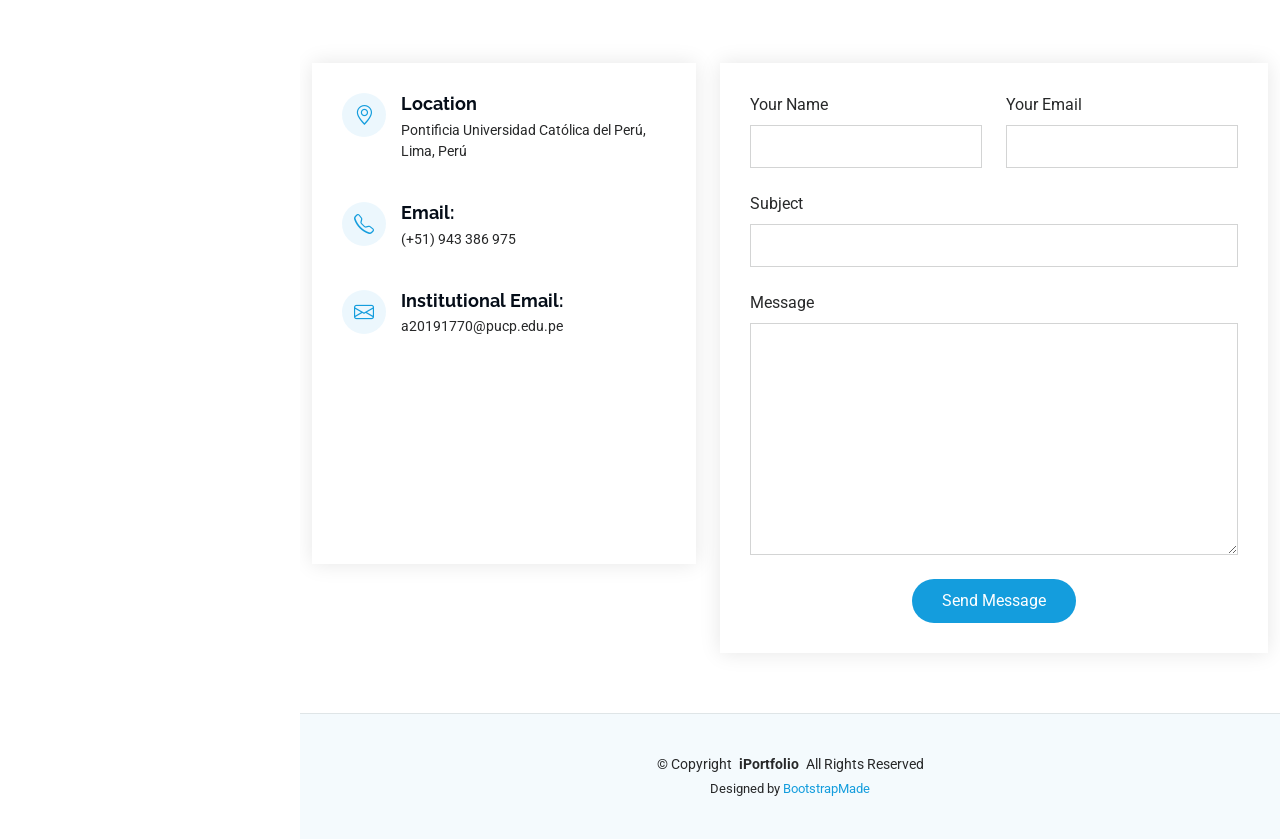
==== commit 9f28585d: "Update index.html" ====
--- a/index.html
+++ b/index.html
@@ -571,8 +571,10 @@
 
       <!-- Section Title -->
       <div class="container section-title" data-aos="fade-up">
-        <h2>Services</h2>
-        <p>Magnam dolores commodi suscipit. Necessitatibus eius consequatur ex aliquid fuga eum quidem. Sit sint consectetur velit. Quisquam quos quisquam cupiditate. Et nemo qui impedit suscipit alias ea. Quia fugiat sit in iste officiis commodi quidem hic quas.</p>
+        <h2>Projects</h2>
+        <p>I showcase my primary GitHub projects, which range from predictive modeling for policy recommendations to web scraping national databases. Each project is designed to drive positive societal impact, empowering researchers to contribute meaningfully to the greater good.
+
+</p>
       </div><!-- End Section Title -->
 
       <div class="container">
@@ -786,7 +788,7 @@
                 </div>
               </div><!-- End Info Item -->
 
-              <iframe src="https://www.google.com/maps/place/Pontificia+Universidad+Cat%C3%B3lica+del+Per%C3%BA/@-12.0715357,-77.084907,1722m/data=!3m1!1e3!4m10!1m2!2m1!1ssan+miguel+pucp!3m6!1s0x9105c912d40840a5:0xd7a0bfb797e5862e!8m2!3d-12.0690919!4d-77.0782022!15sCg9zYW4gbWlndWVsIHB1Y3CSARJwcml2YXRlX3VuaXZlcnNpdHngAQA!16zL20vMDY3cDVo?entry=ttu&g_ep=EgoyMDI1MDExNS4wIKXMDSoASAFQAw%3D%3D"></iframe>
+              <iframe src="https://maps.app.goo.gl/Sd69WHGMD7fN8ocV8"></iframe>
             </div>
           </div>
 
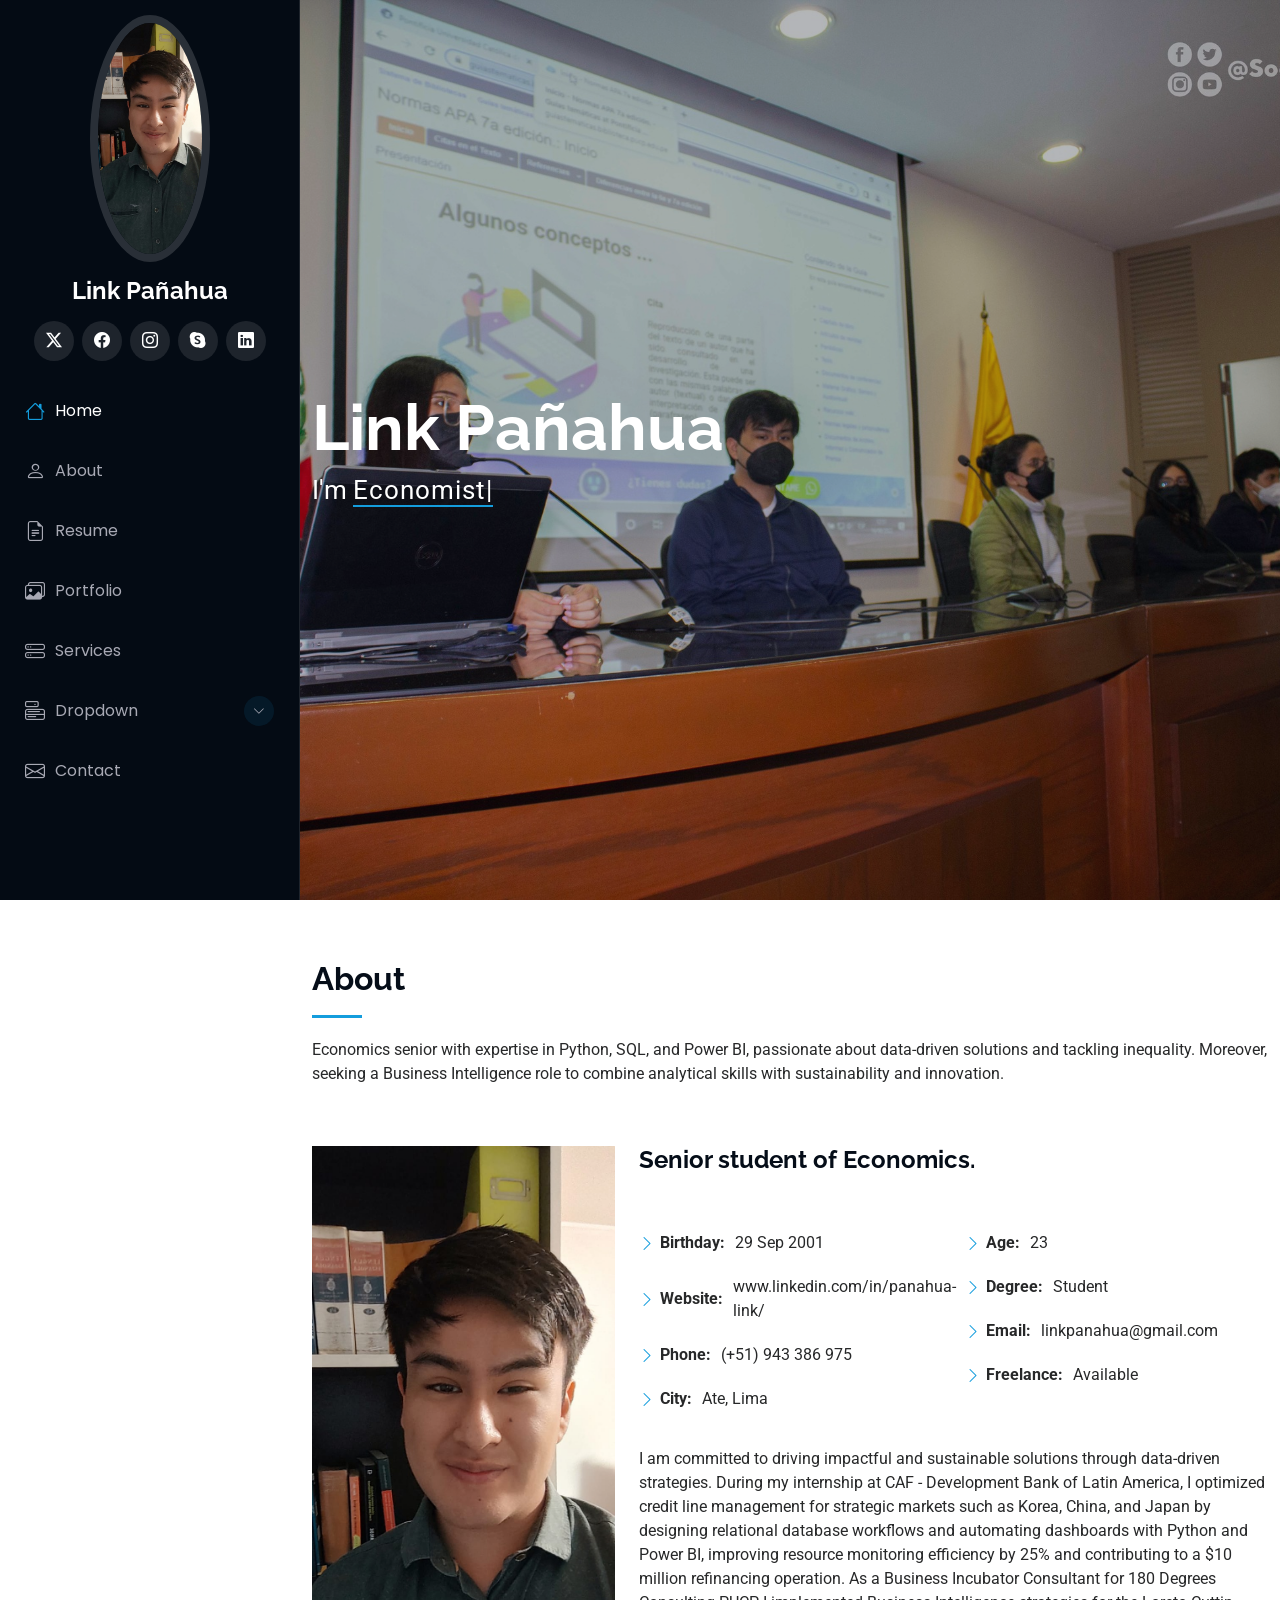
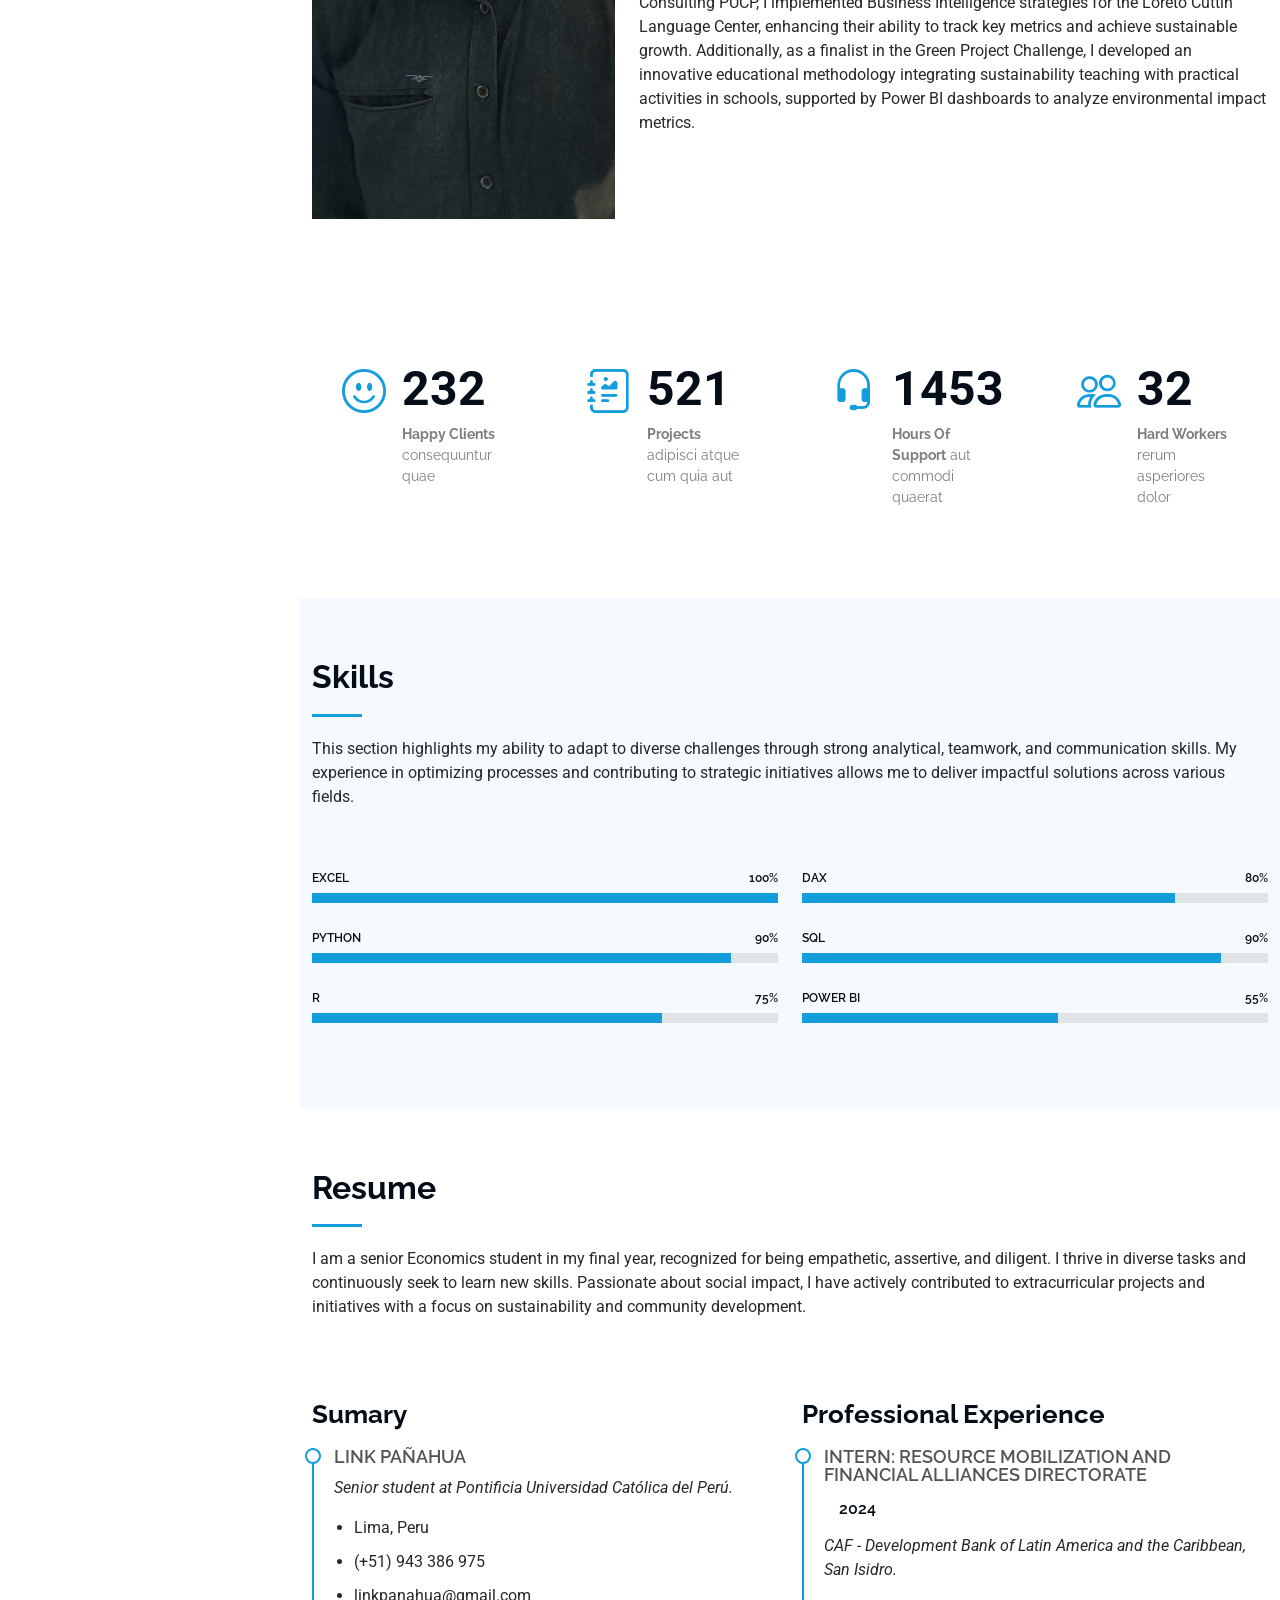
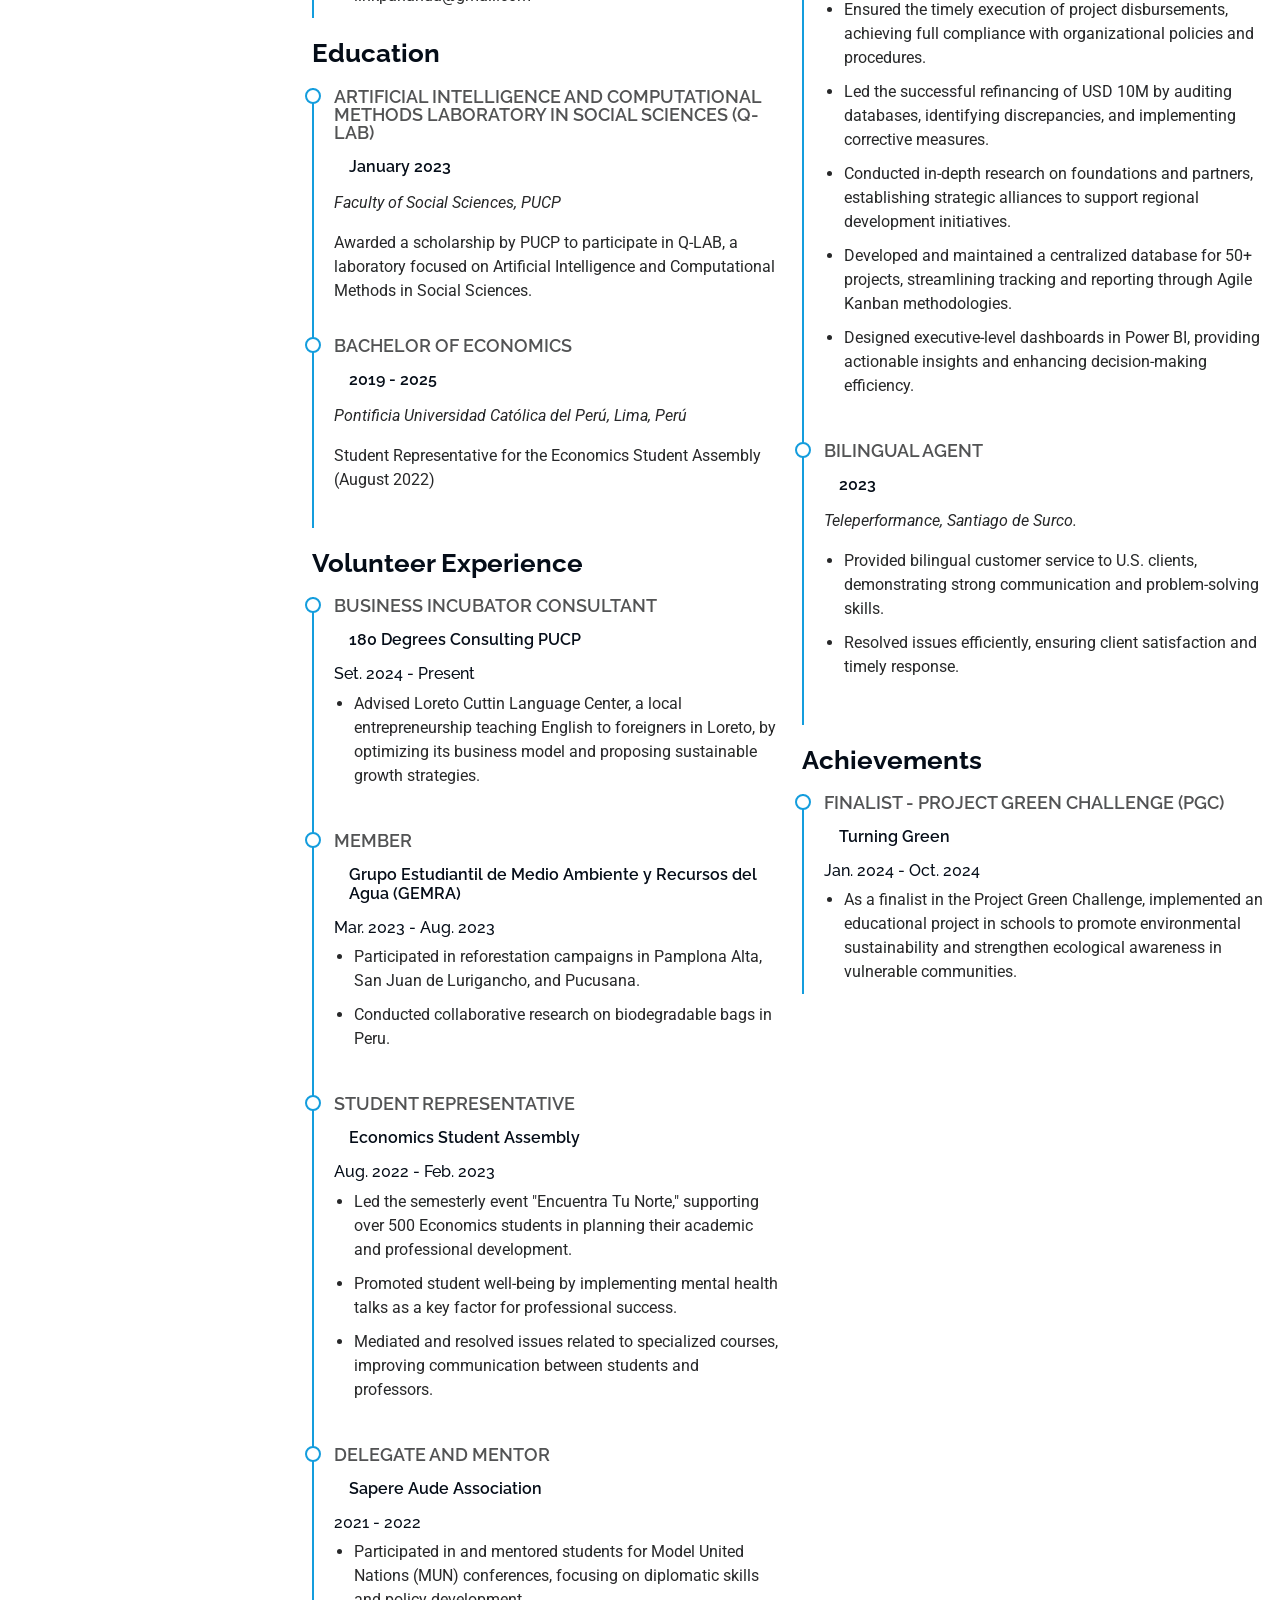
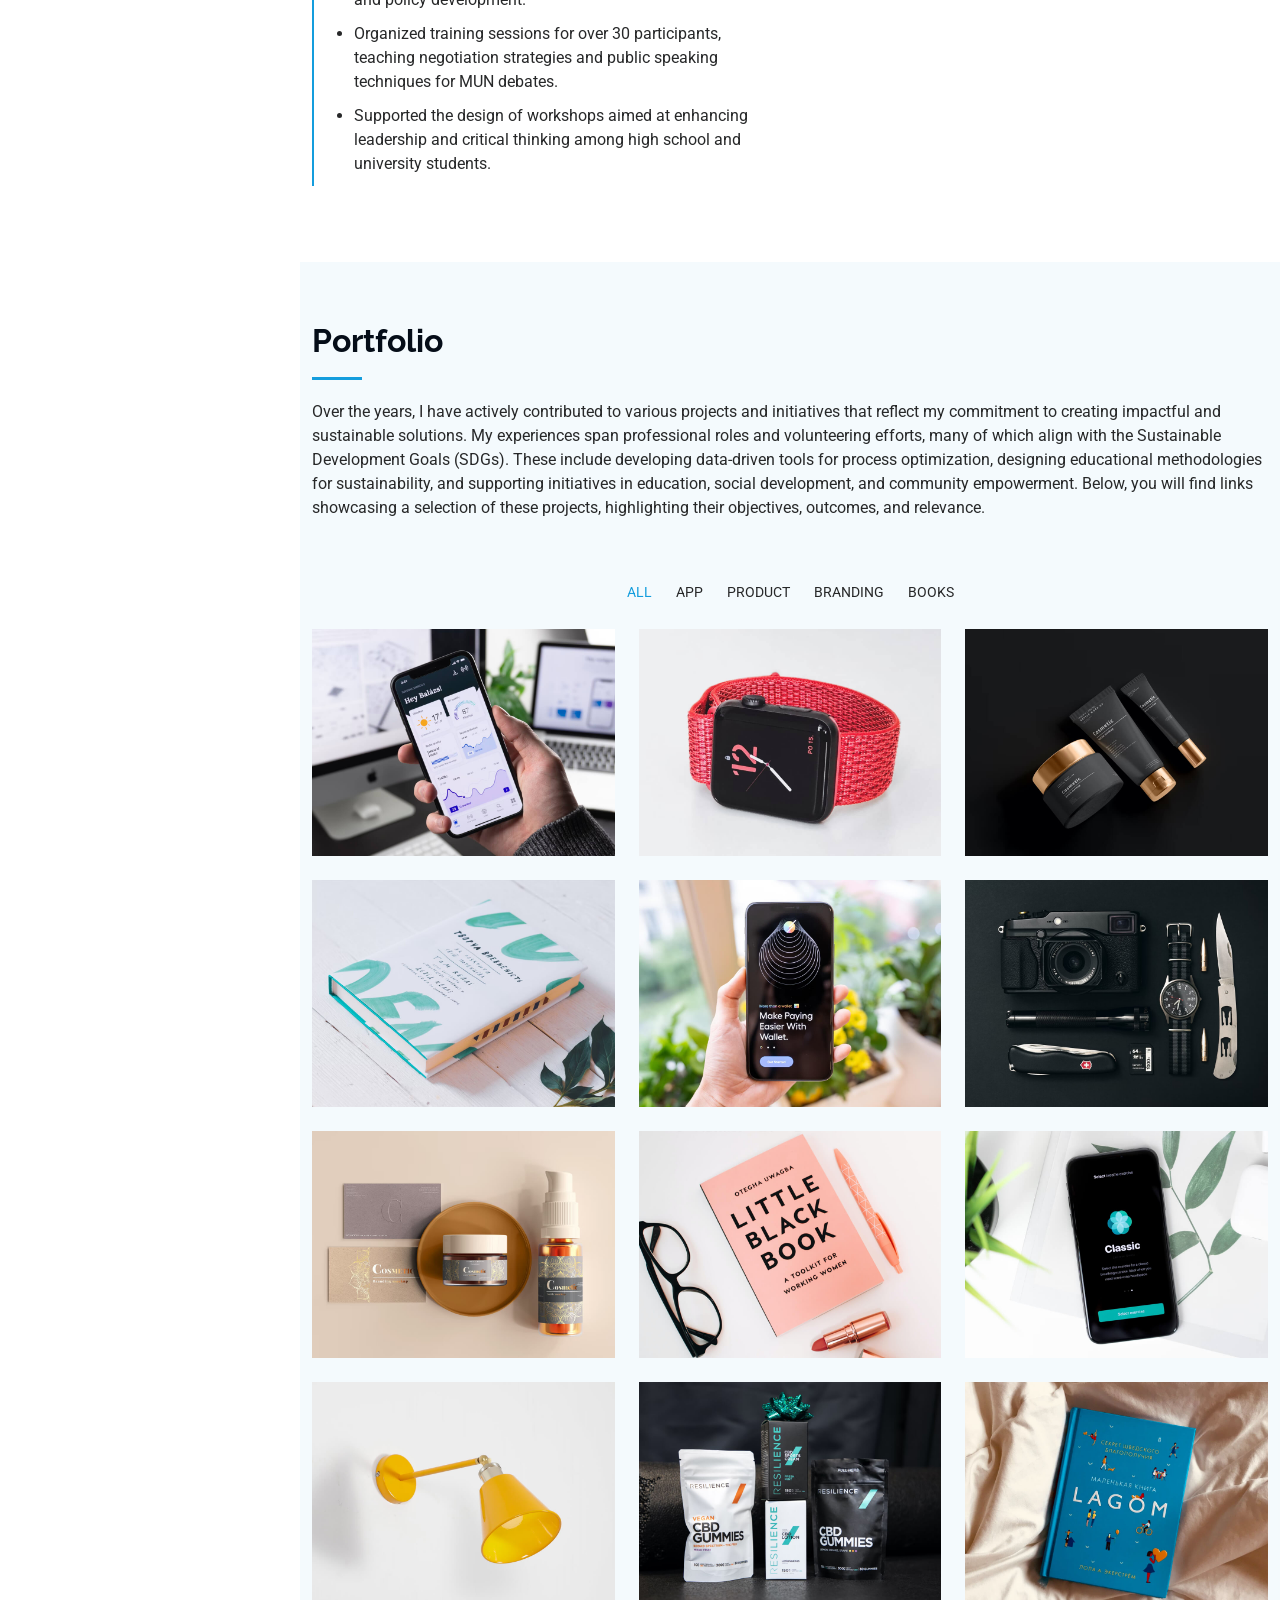
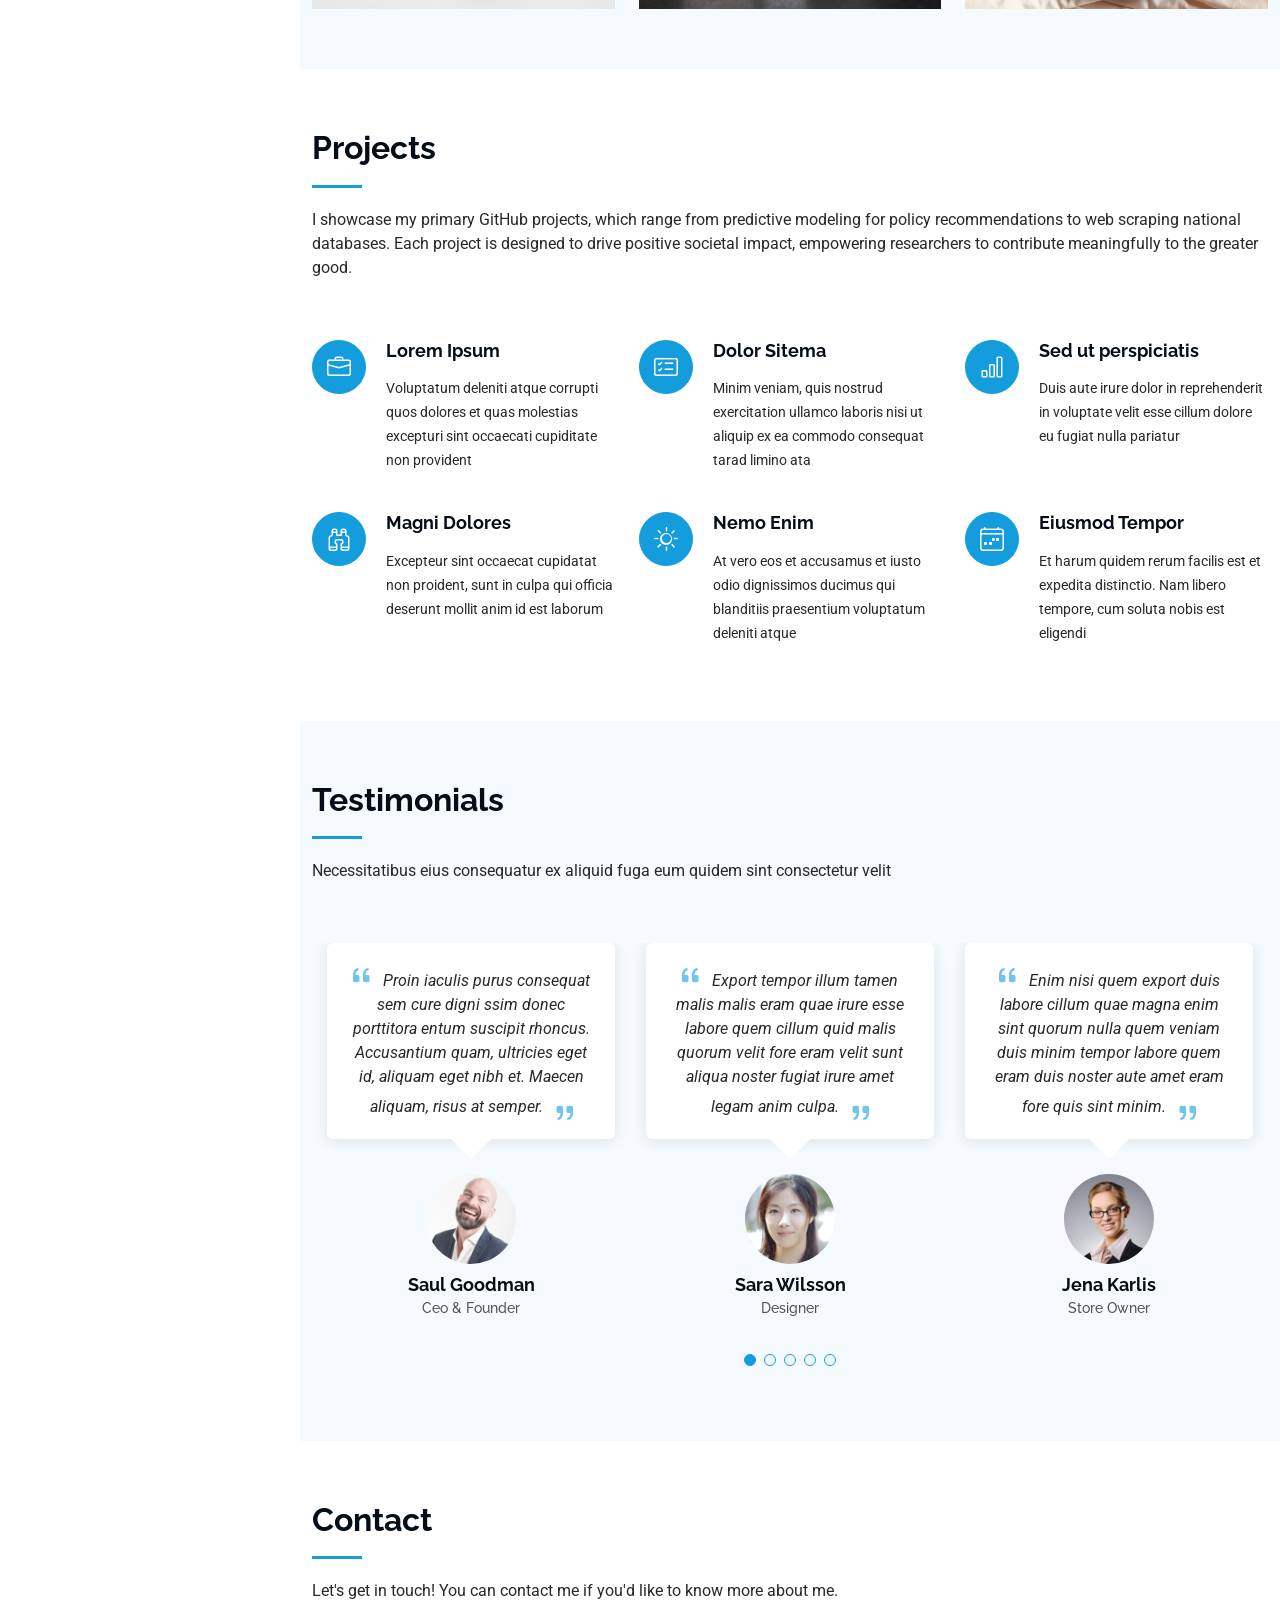
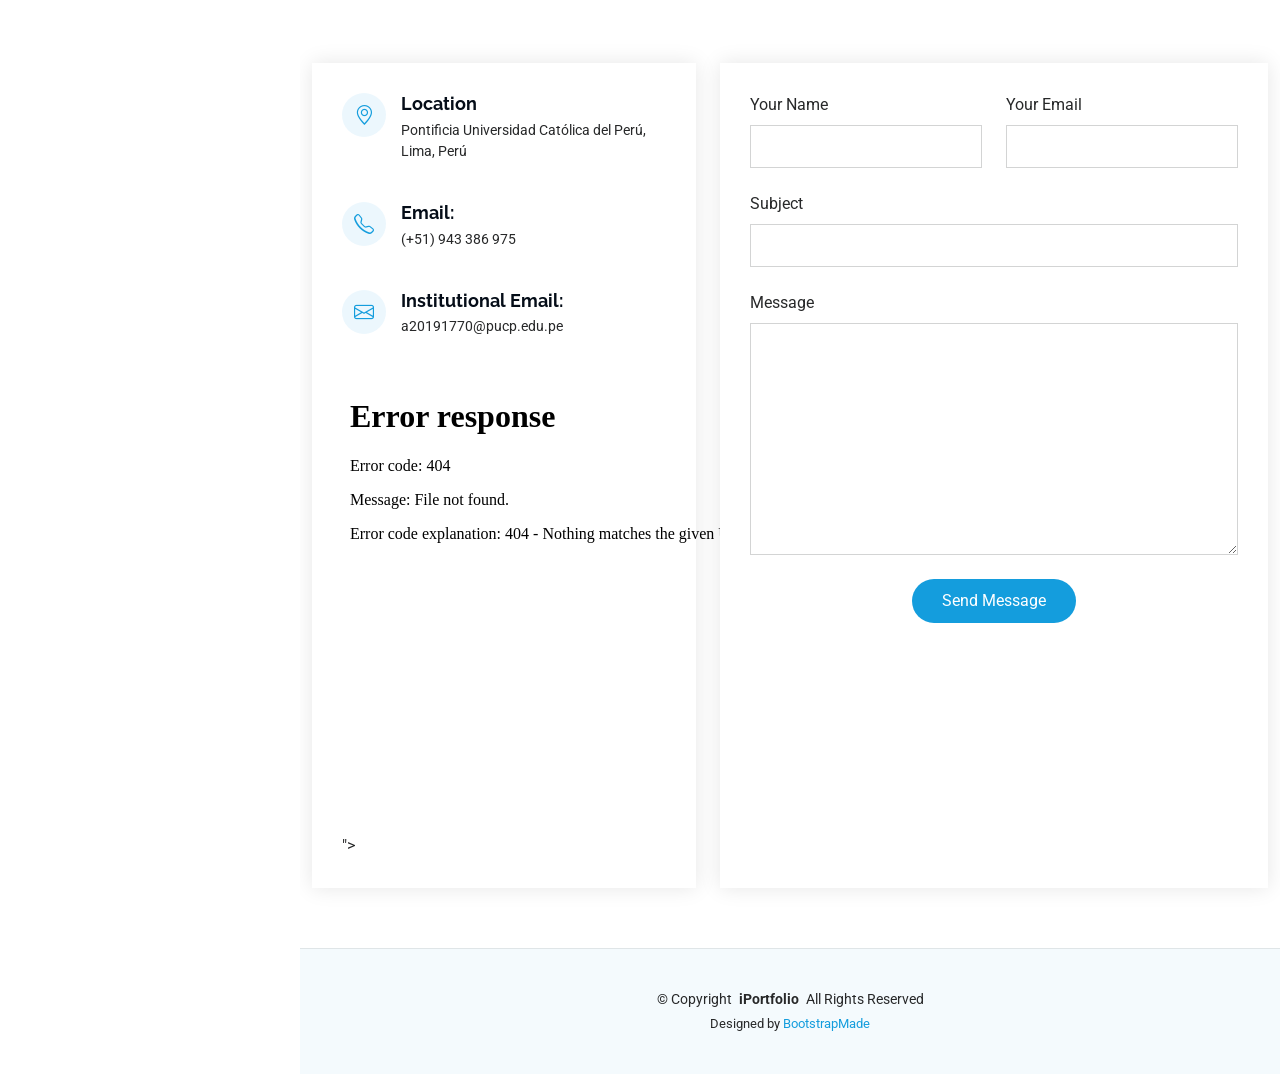
==== commit 1ce45c0d: "Update index.html" ====
--- a/index.html
+++ b/index.html
@@ -788,7 +788,7 @@
                 </div>
               </div><!-- End Info Item -->
 
-              <iframe src="https://maps.app.goo.gl/Sd69WHGMD7fN8ocV8"></iframe>
+              <iframe src="<iframe src="https://www.google.com/maps/embed?pb=!1m18!1m12!1m3!1d7498.373047544942!2d-77.08490695918485!3d-12.071535702668683!2m3!1f0!2f0!3f0!3m2!1i1024!2i768!4f13.1!3m3!1m2!1s0x9105c912d40840a5%3A0xd7a0bfb797e5862e!2sPontificia%20Universidad%20Cat%C3%B3lica%20del%20Per%C3%BA!5e1!3m2!1ses-419!2spe!4v1737336701920!5m2!1ses-419!2spe" width="600" height="450" style="border:0;" allowfullscreen="" loading="lazy" referrerpolicy="no-referrer-when-downgrade"></iframe>"></iframe>
             </div>
           </div>
 
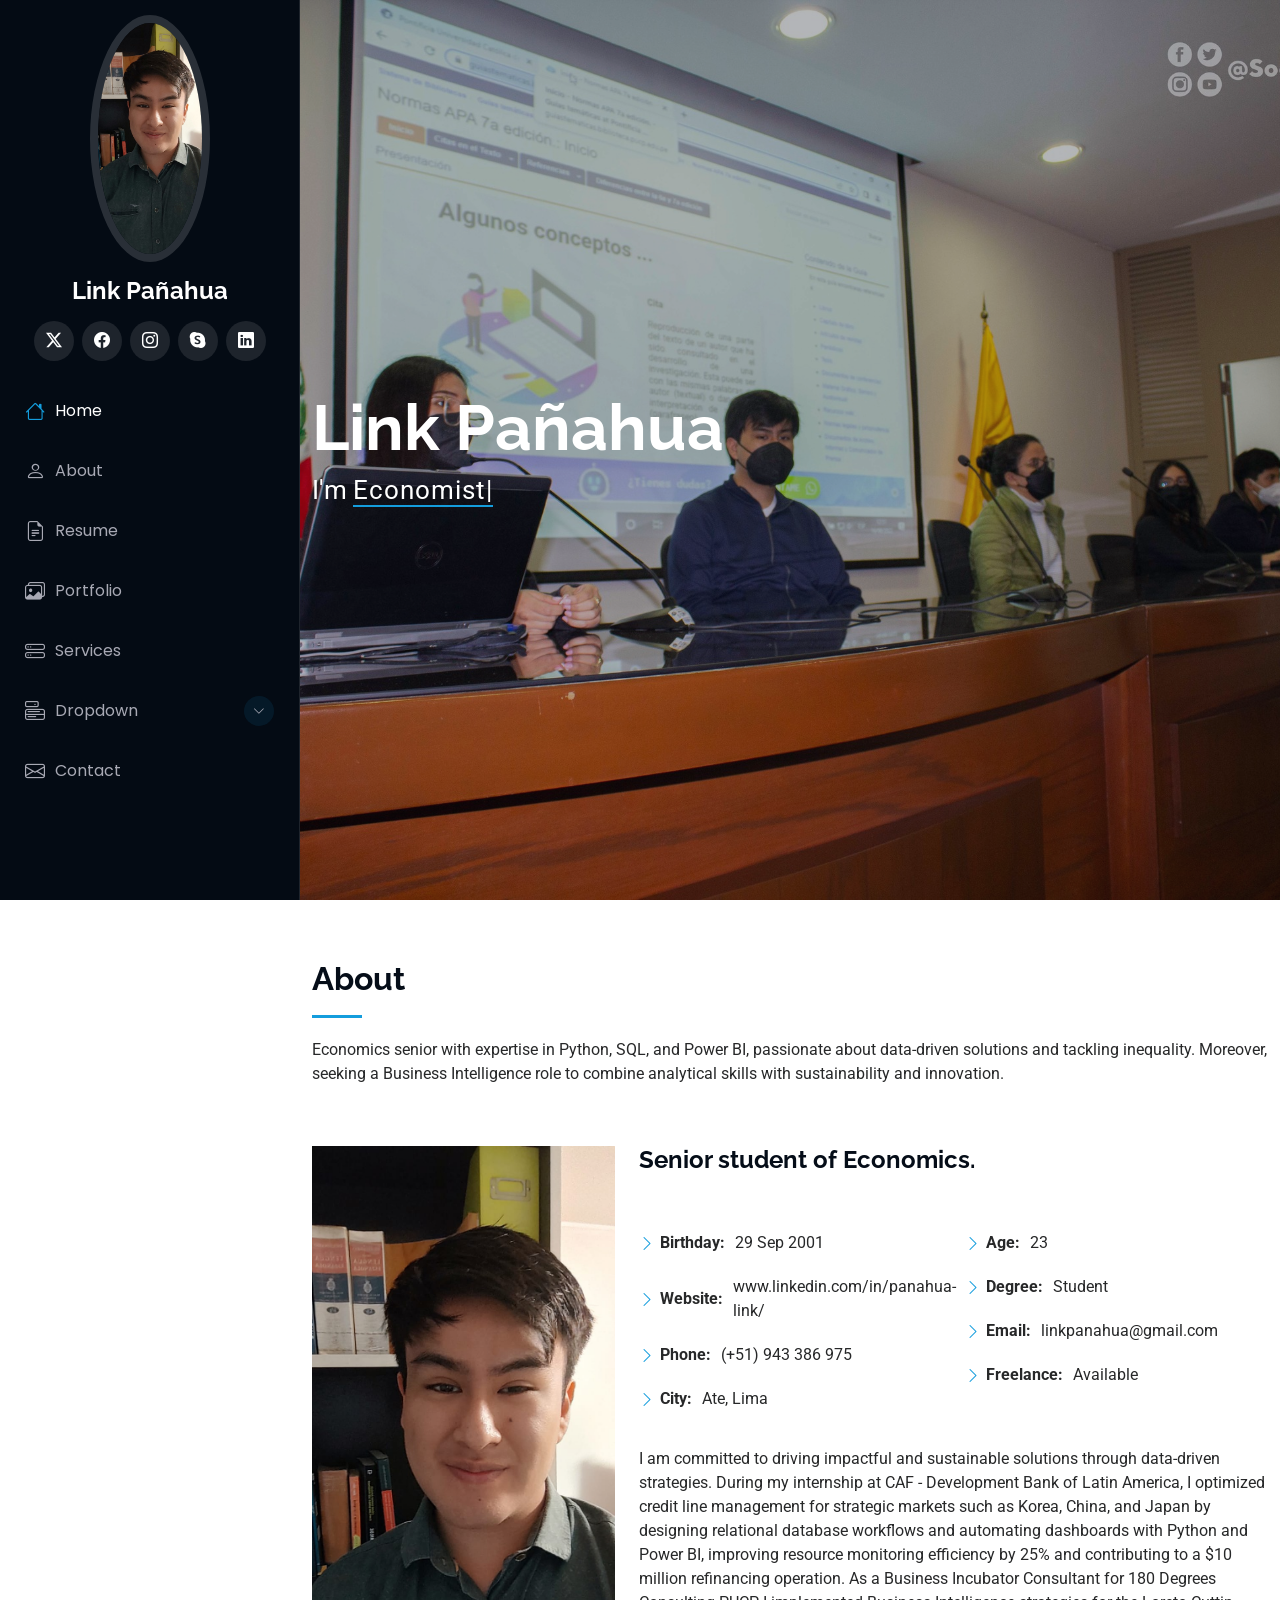
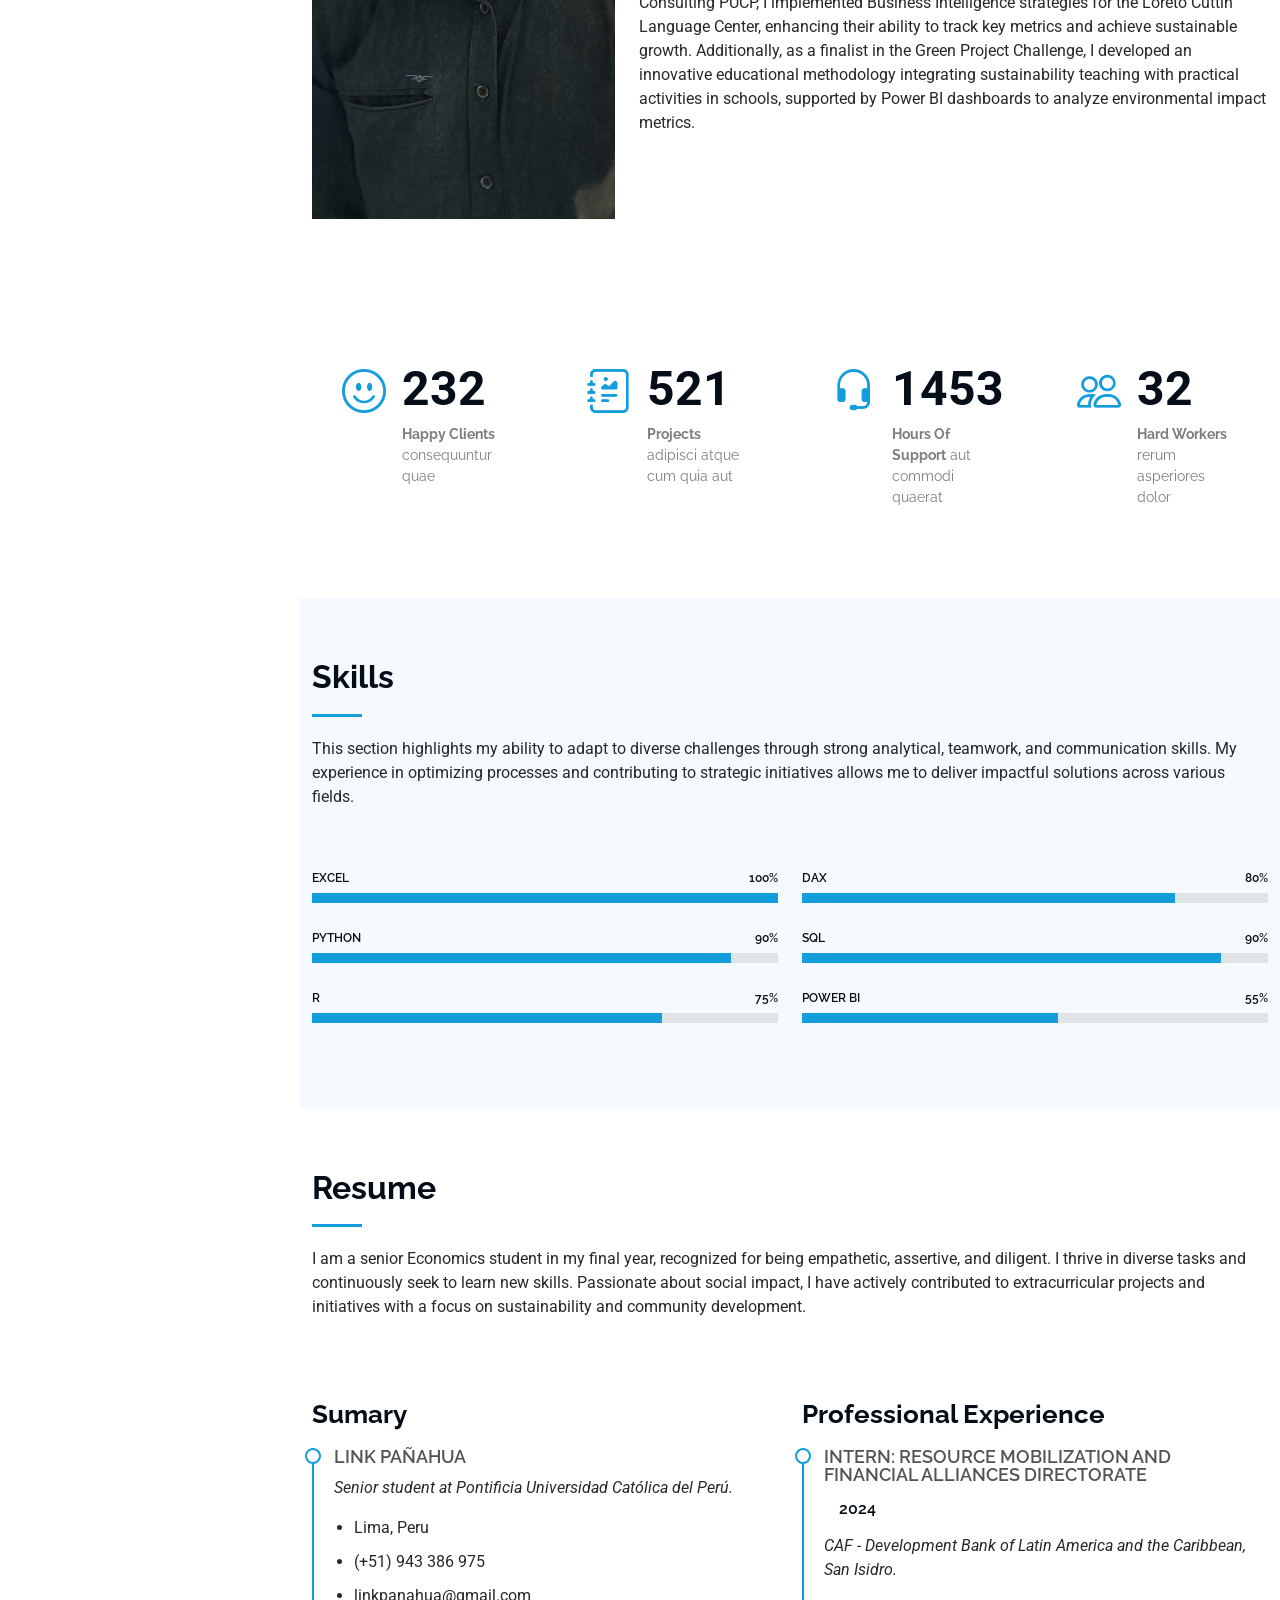
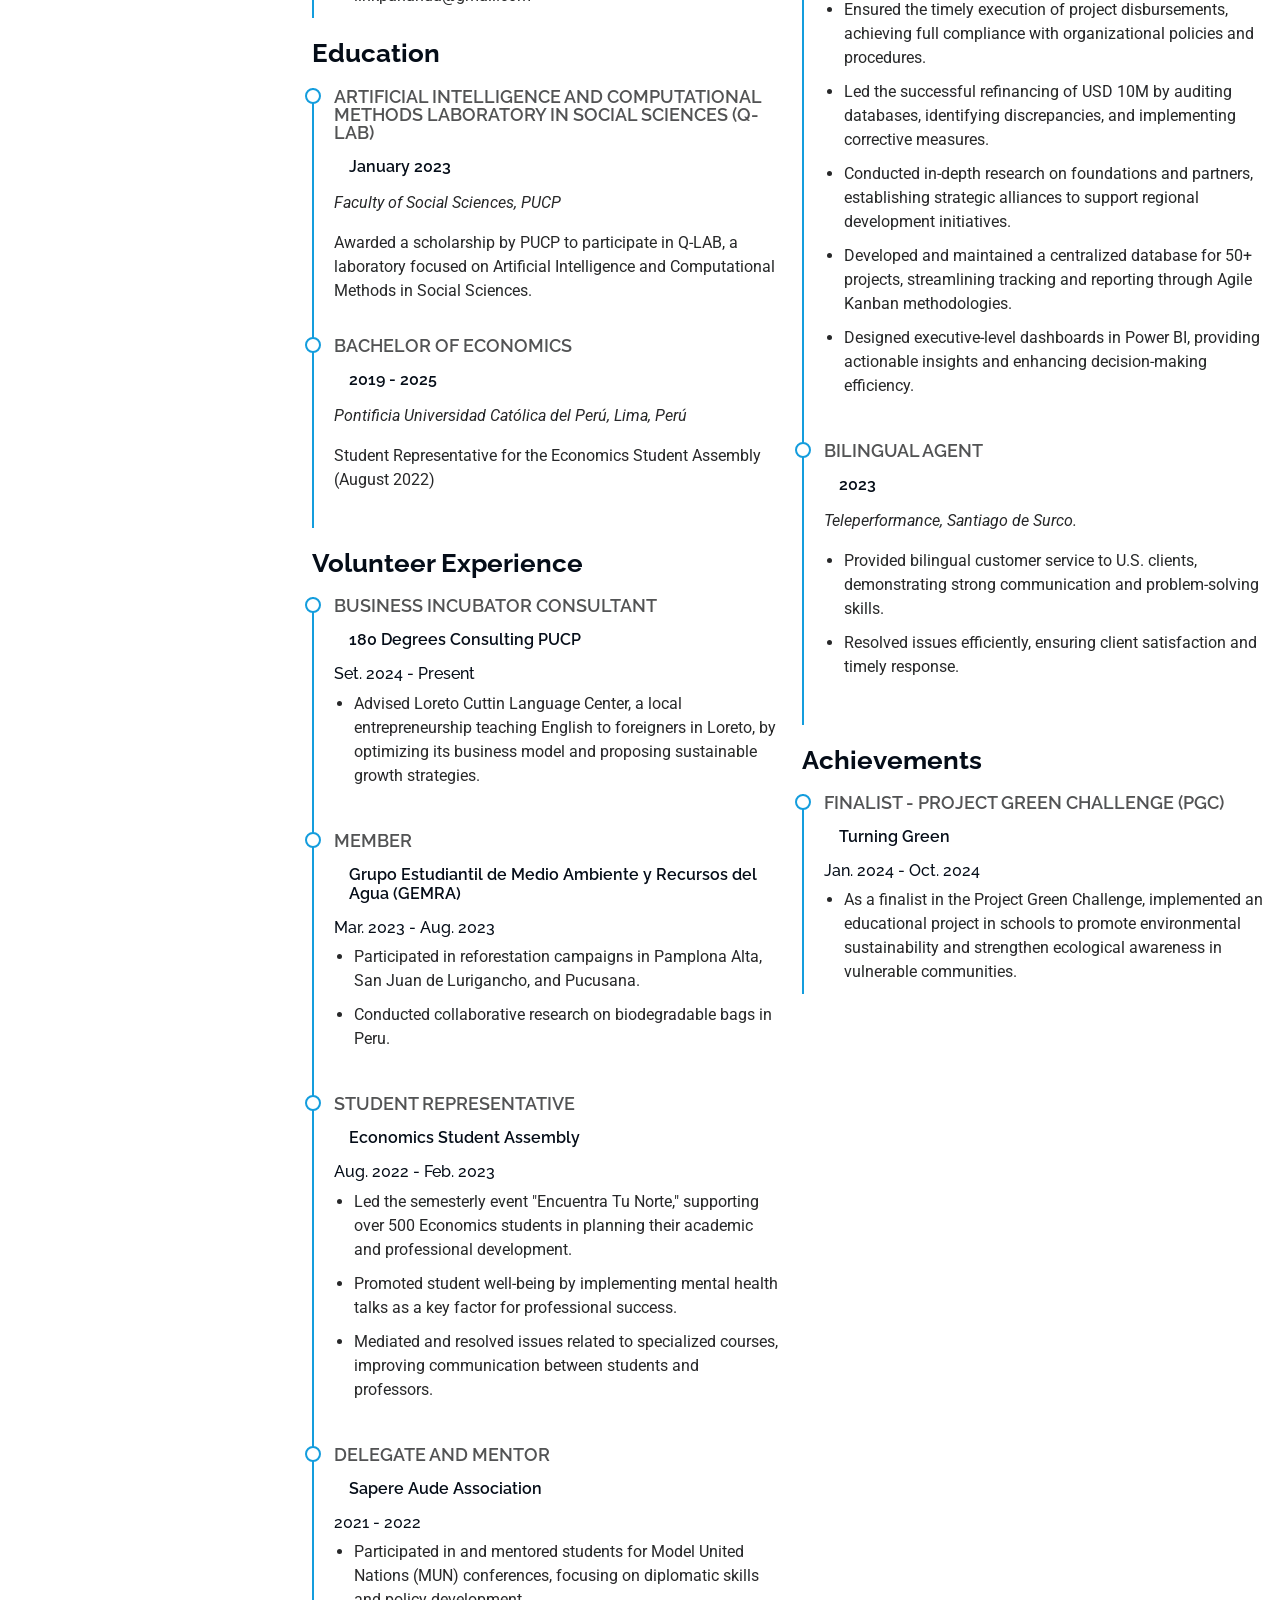
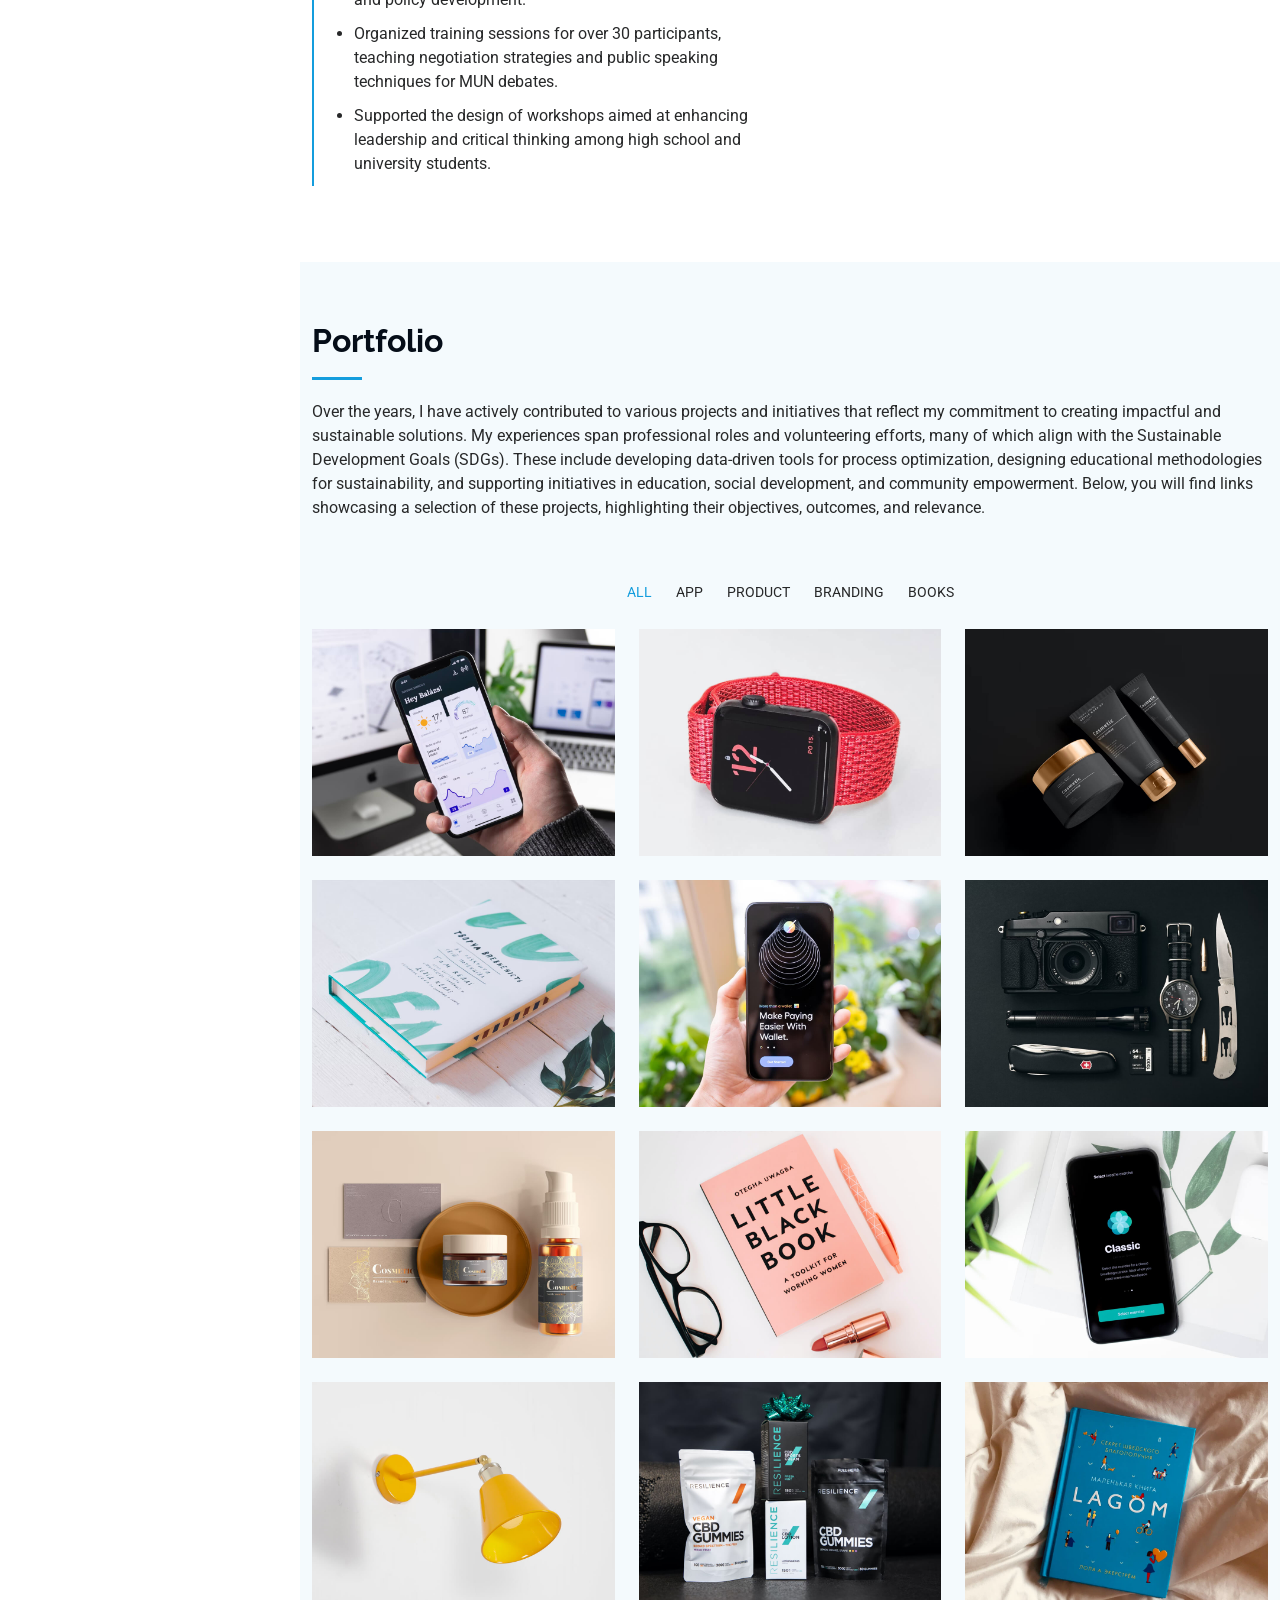
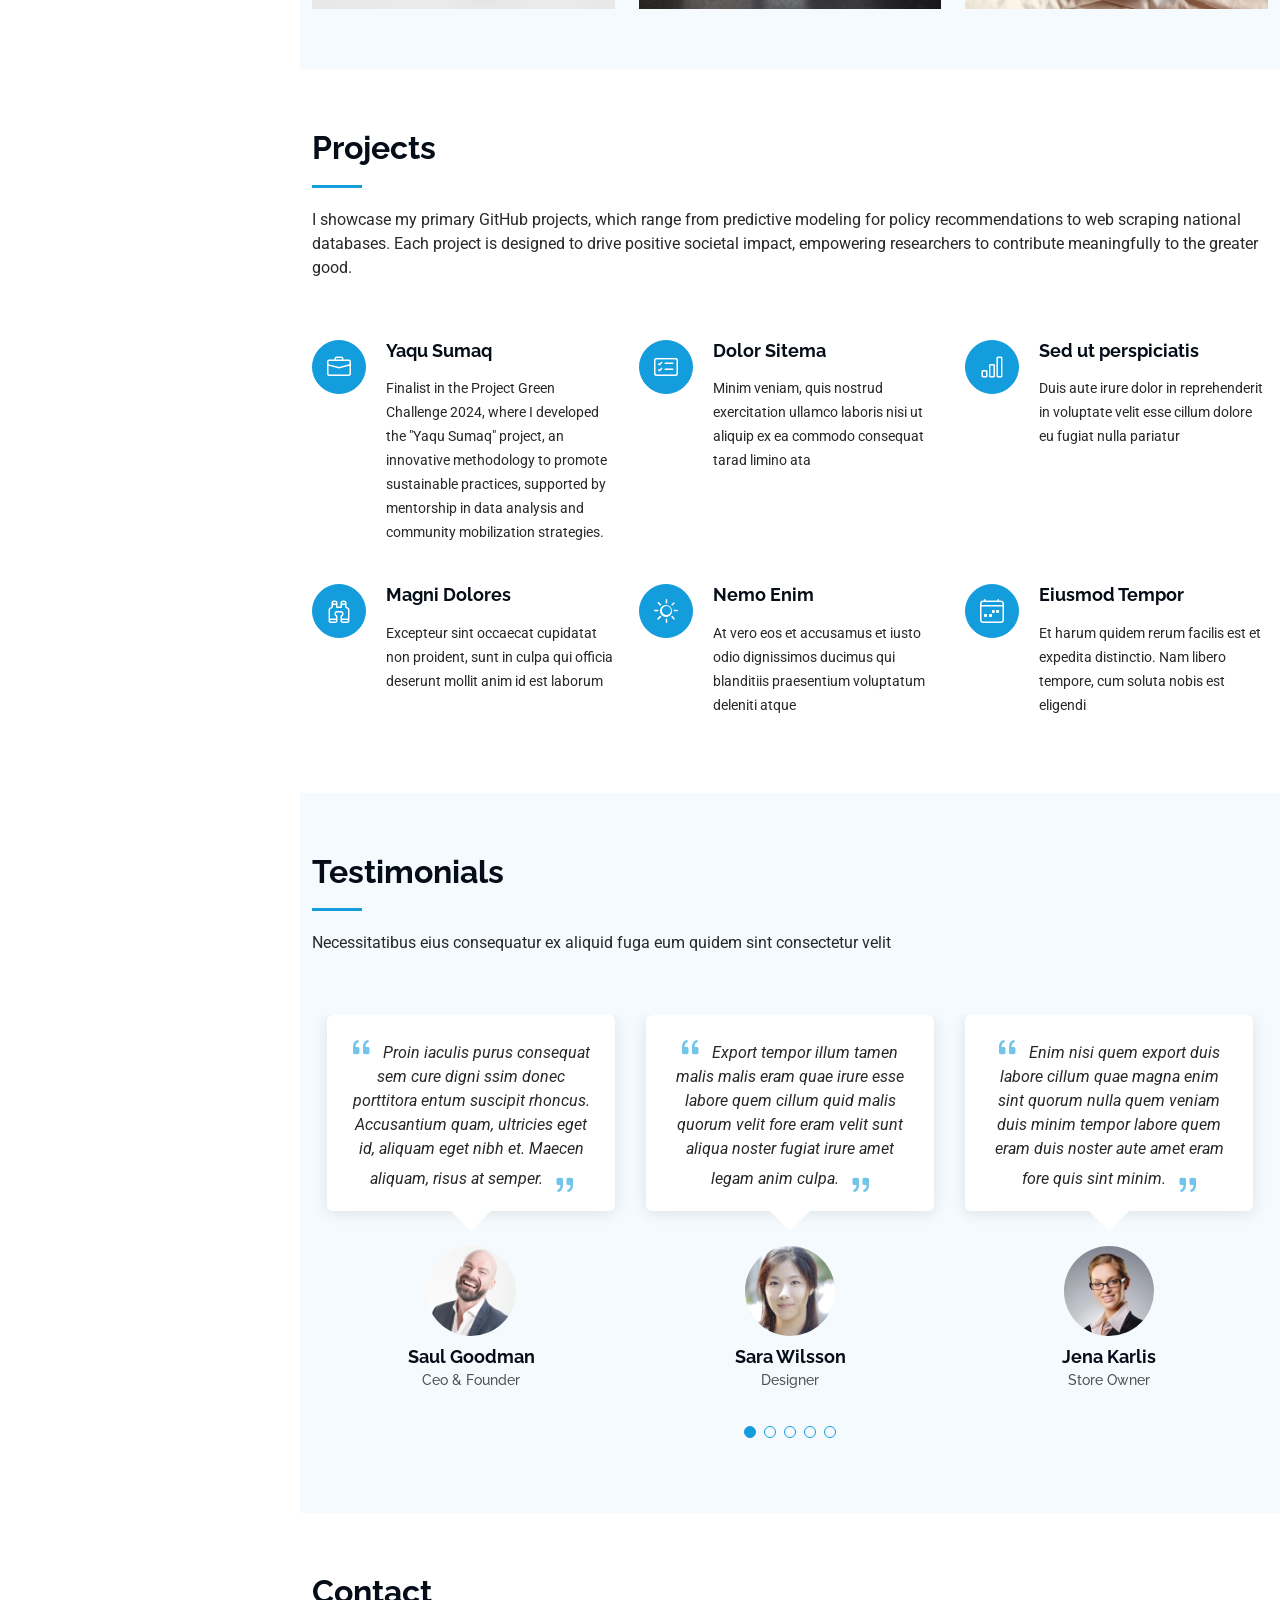
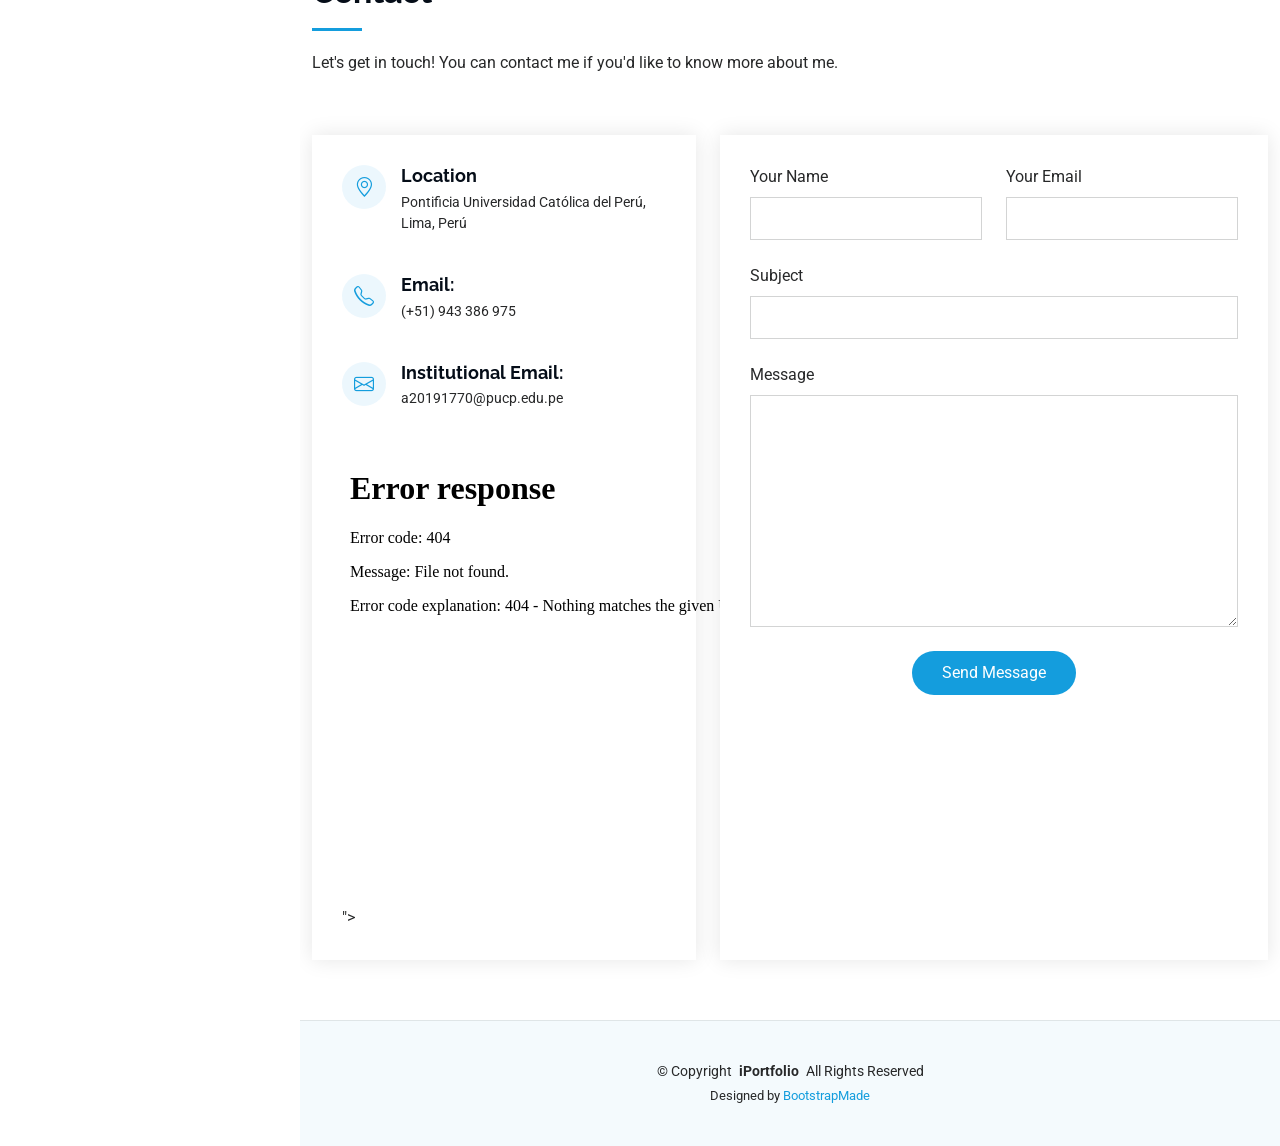
==== commit 967f806b: "Update index.html" ====
--- a/index.html
+++ b/index.html
@@ -584,8 +584,16 @@
           <div class="col-lg-4 col-md-6 service-item d-flex" data-aos="fade-up" data-aos-delay="100">
             <div class="icon flex-shrink-0"><i class="bi bi-briefcase"></i></div>
             <div>
-              <h4 class="title"><a href="service-details.html" class="stretched-link">Lorem Ipsum</a></h4>
-              <p class="description">Voluptatum deleniti atque corrupti quos dolores et quas molestias excepturi sint occaecati cupiditate non provident</p>
+              <h4 class="title"><a href="service-details.html" class="stretched-link">Yaqu Sumaq</a></h4>
+              <p class="description">Finalist in the Project Green Challenge 2024, where I developed the "Yaqu Sumaq" project, an innovative methodology to promote sustainable practices, supported by mentorship in data analysis and community mobilization strategies.
+
+
+
+
+
+
+
+</p>
             </div>
           </div>
           <!-- End Service Item -->
